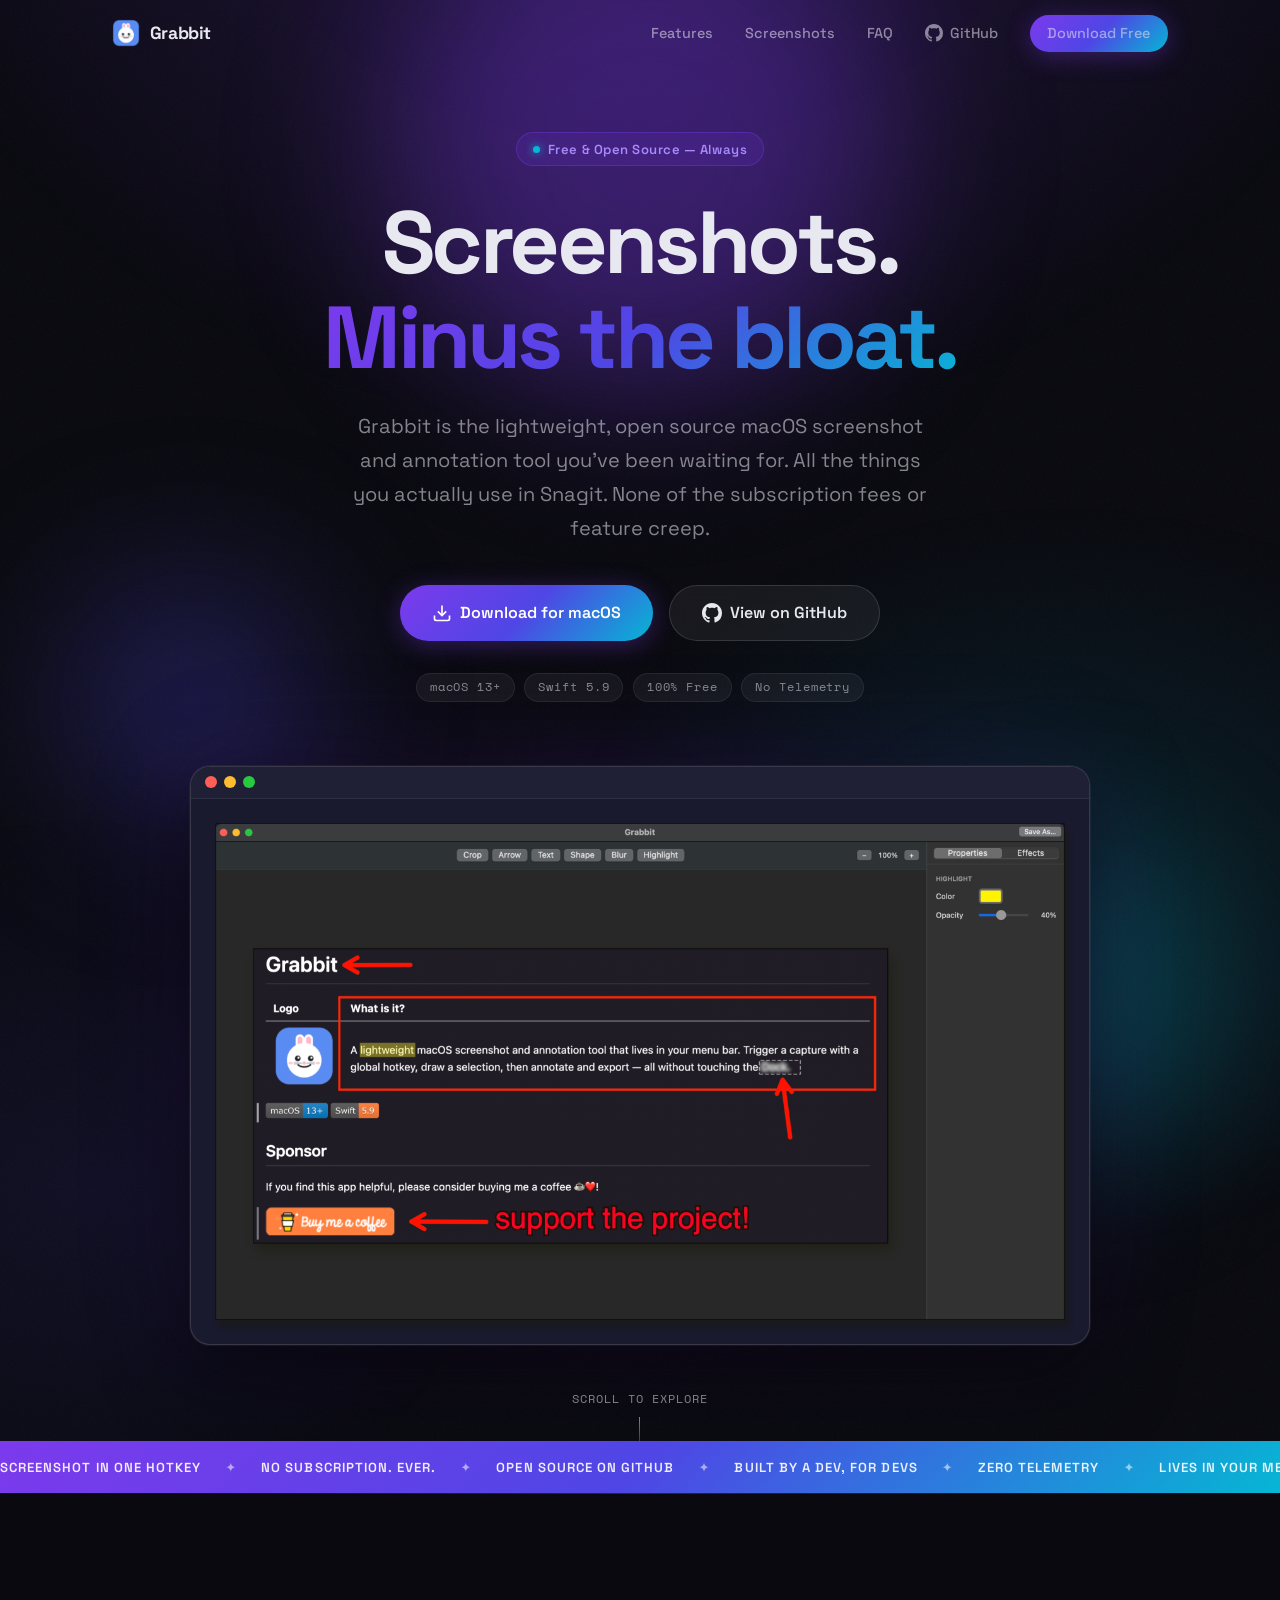
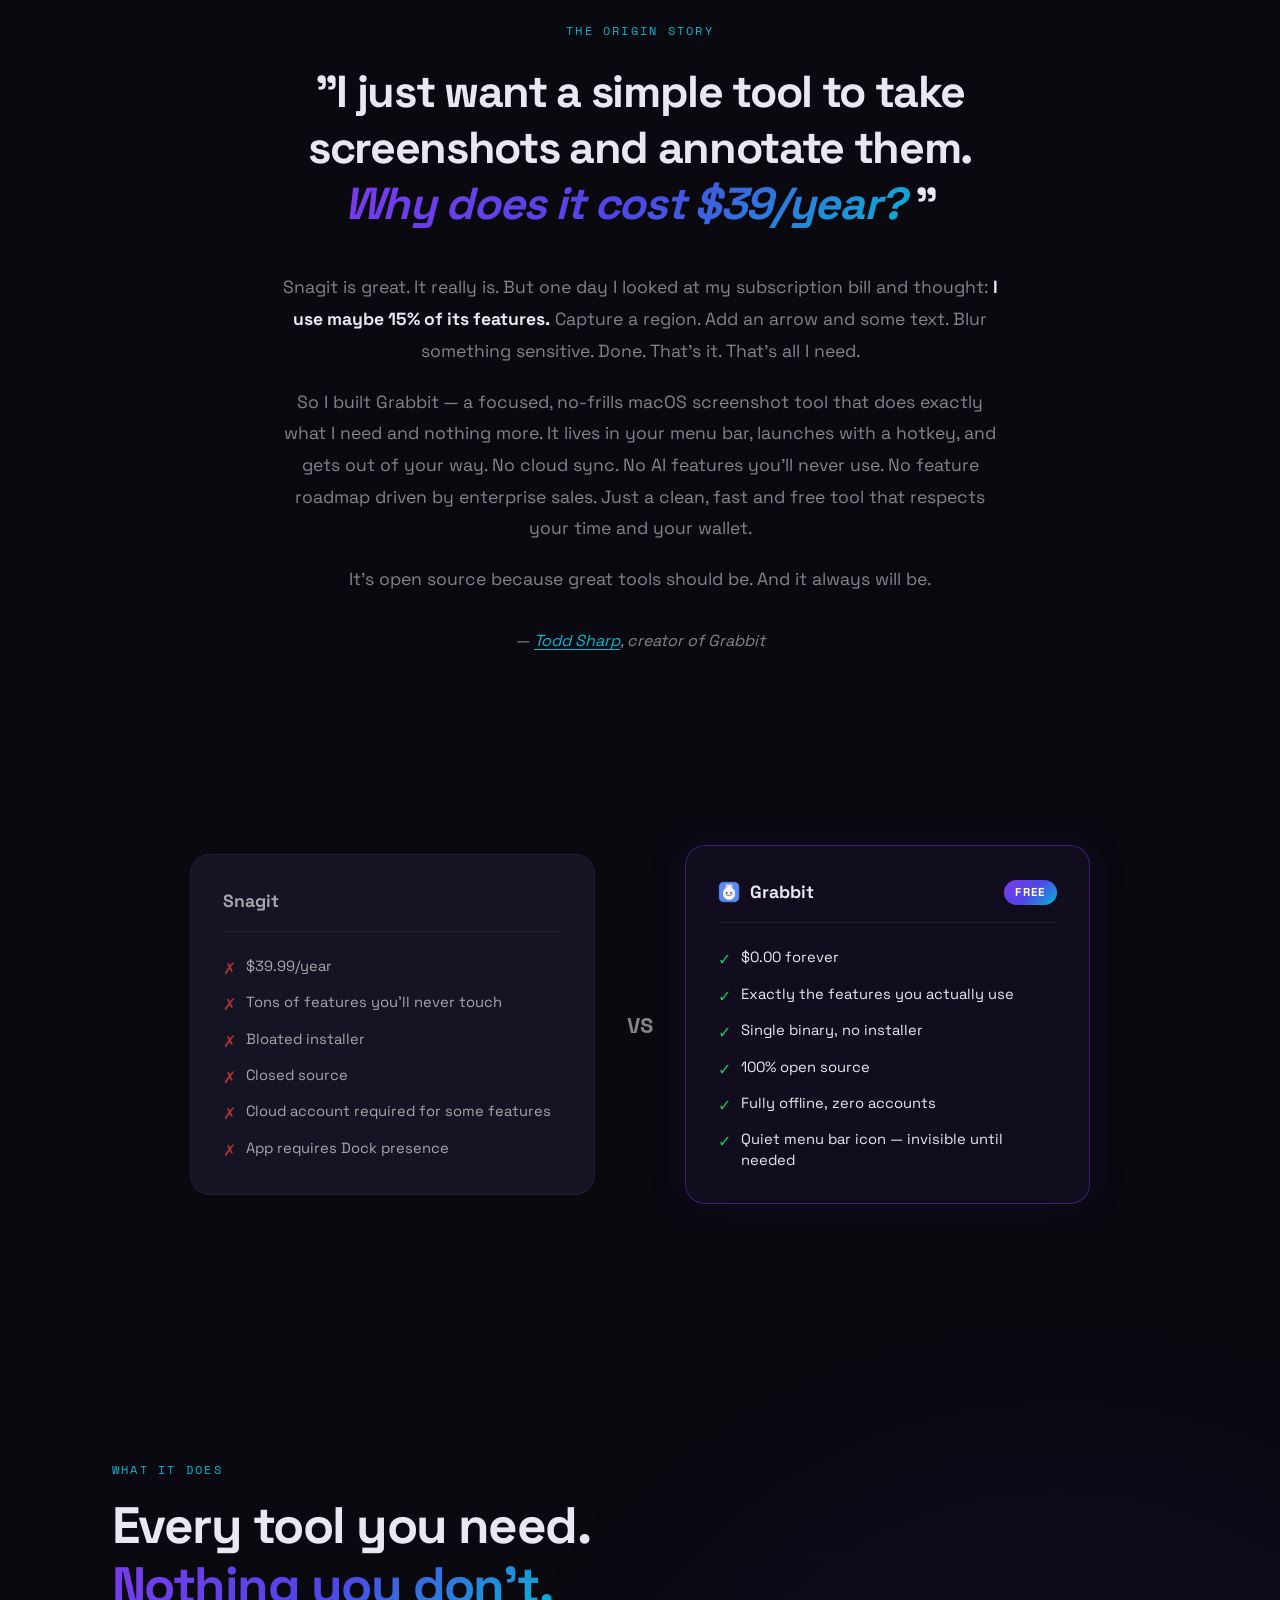
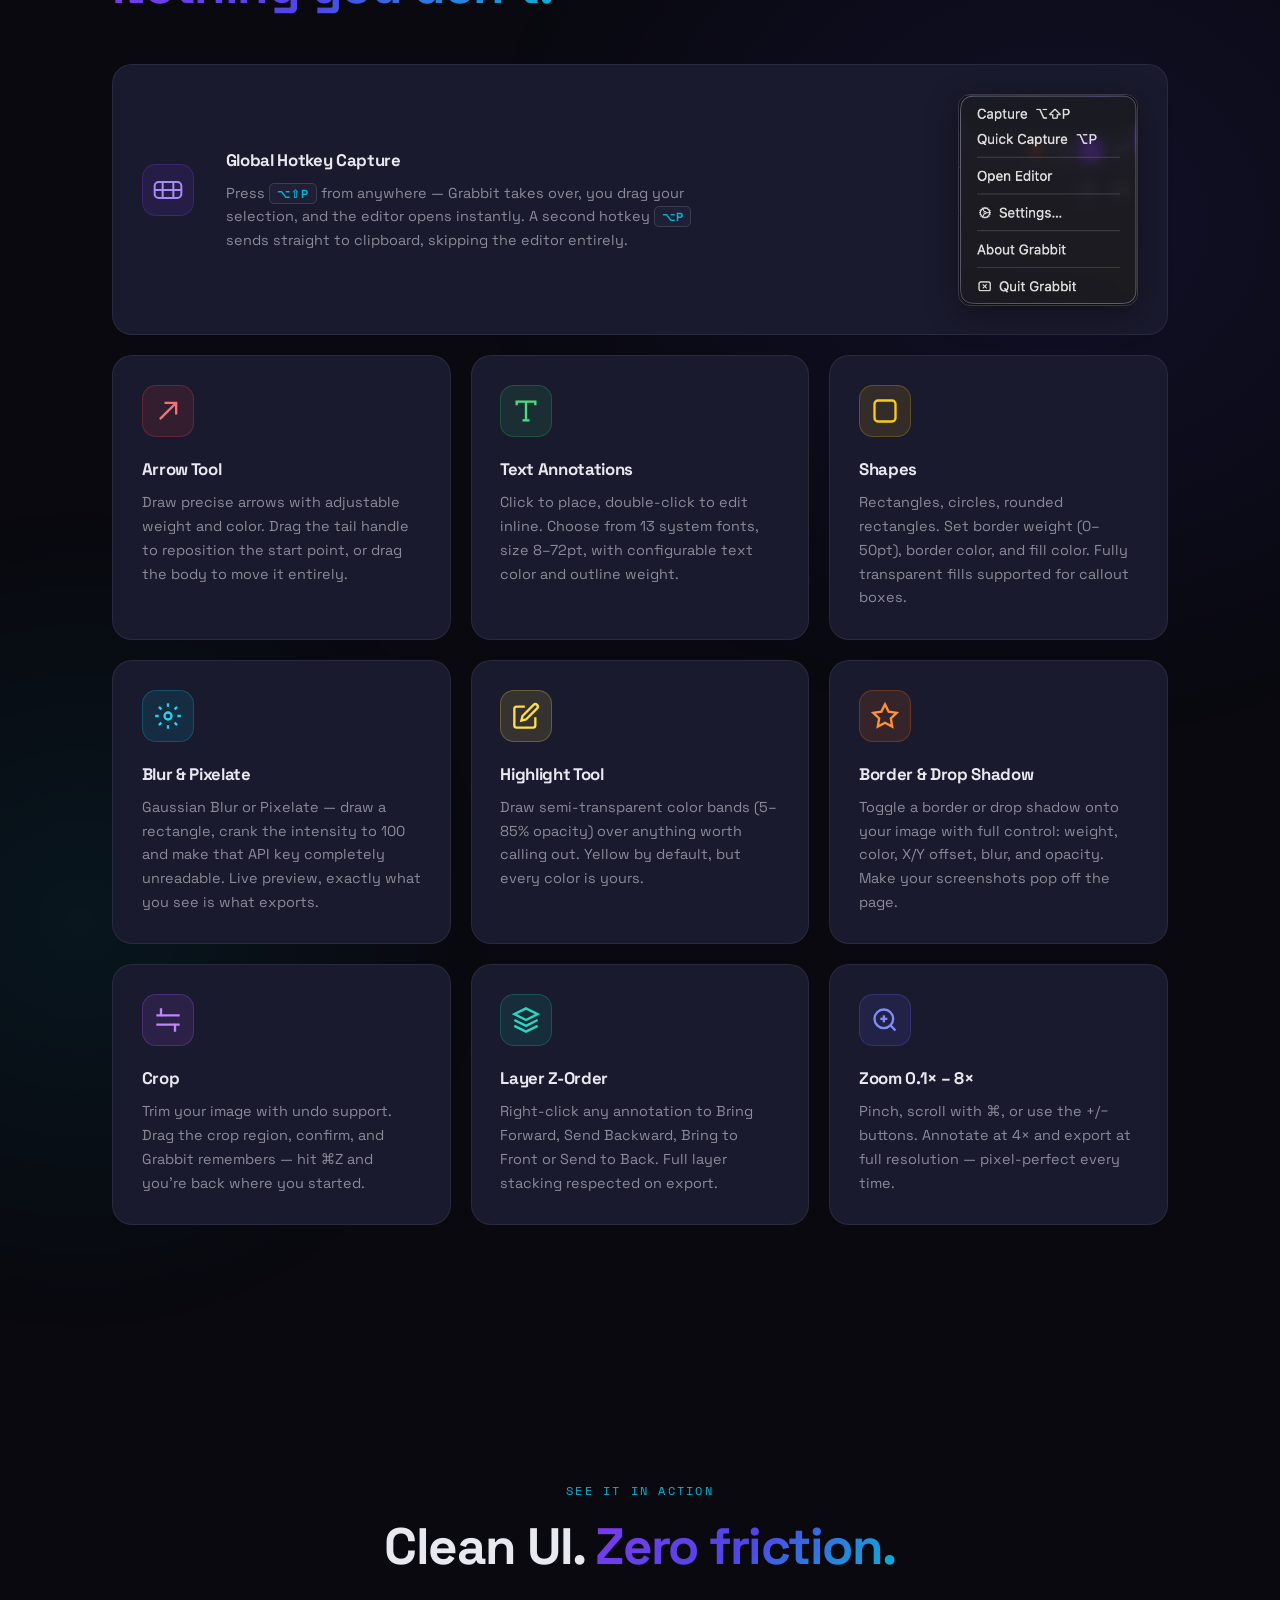
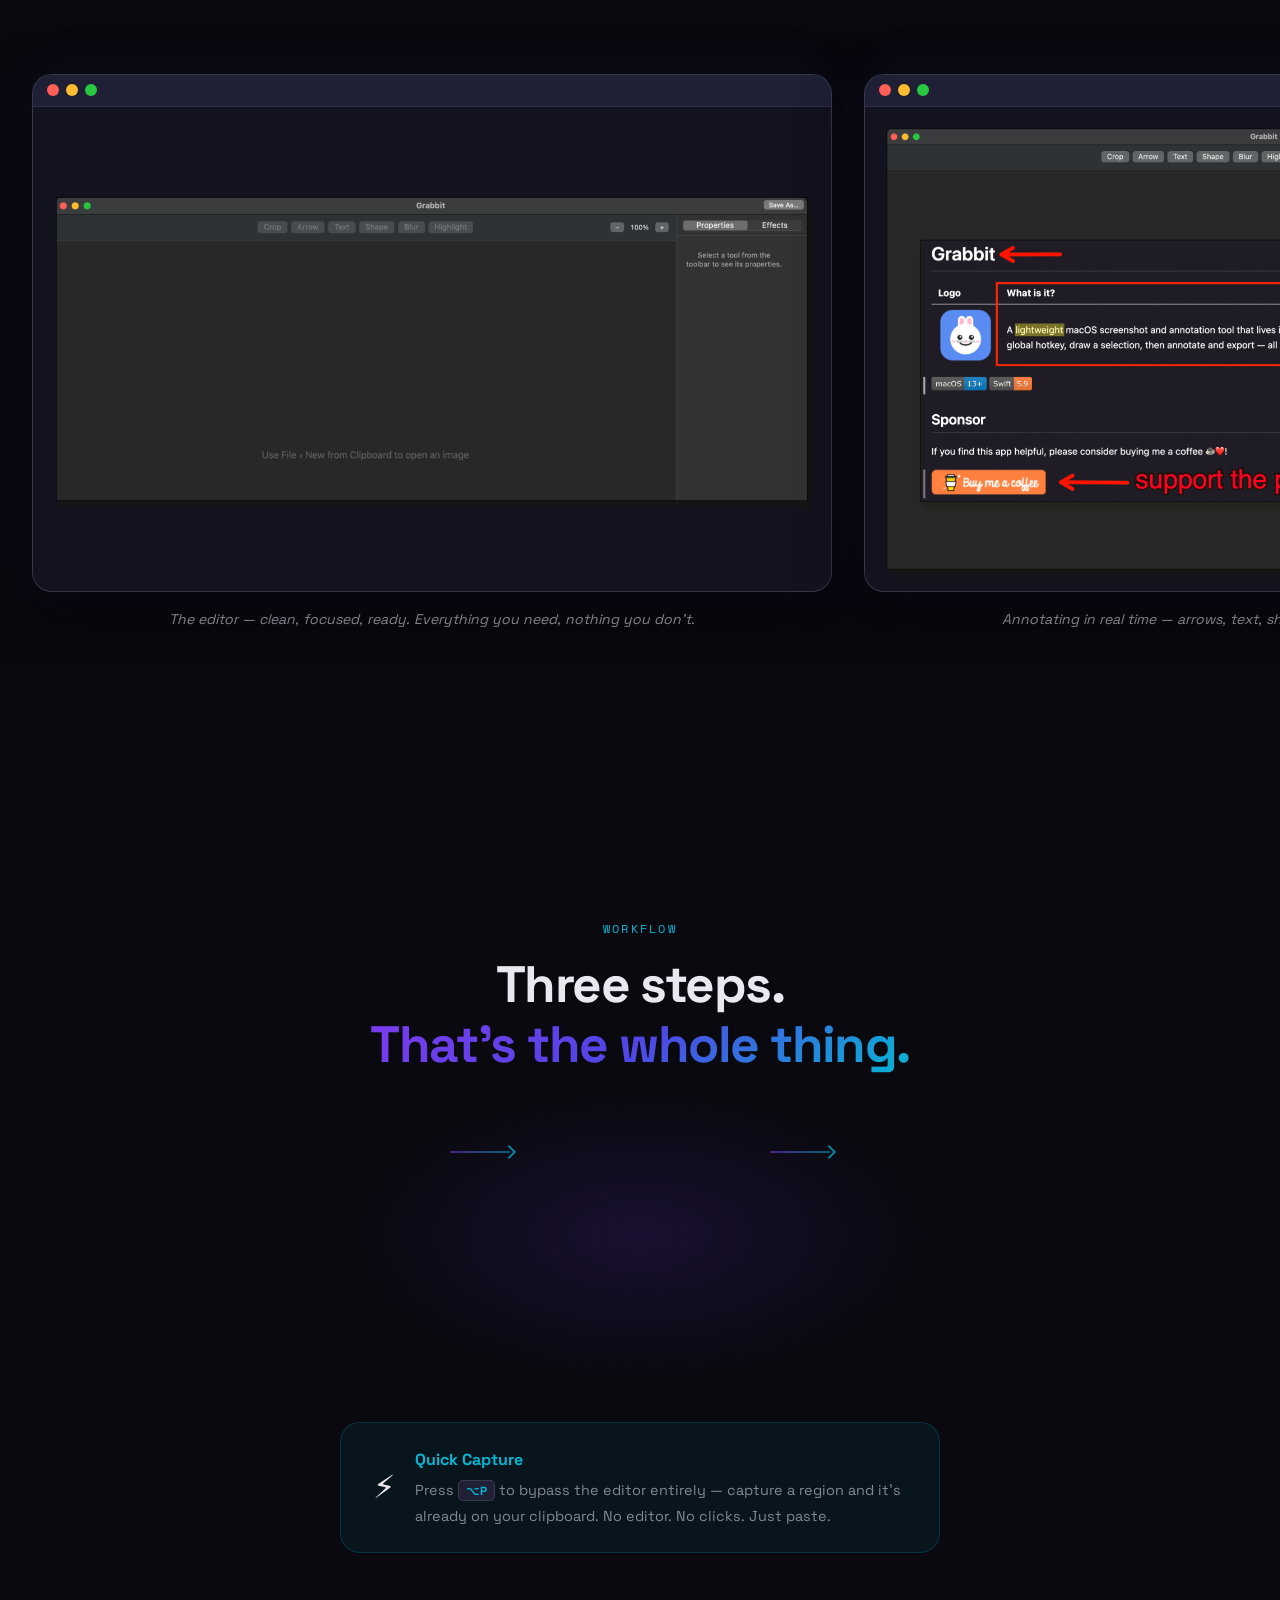
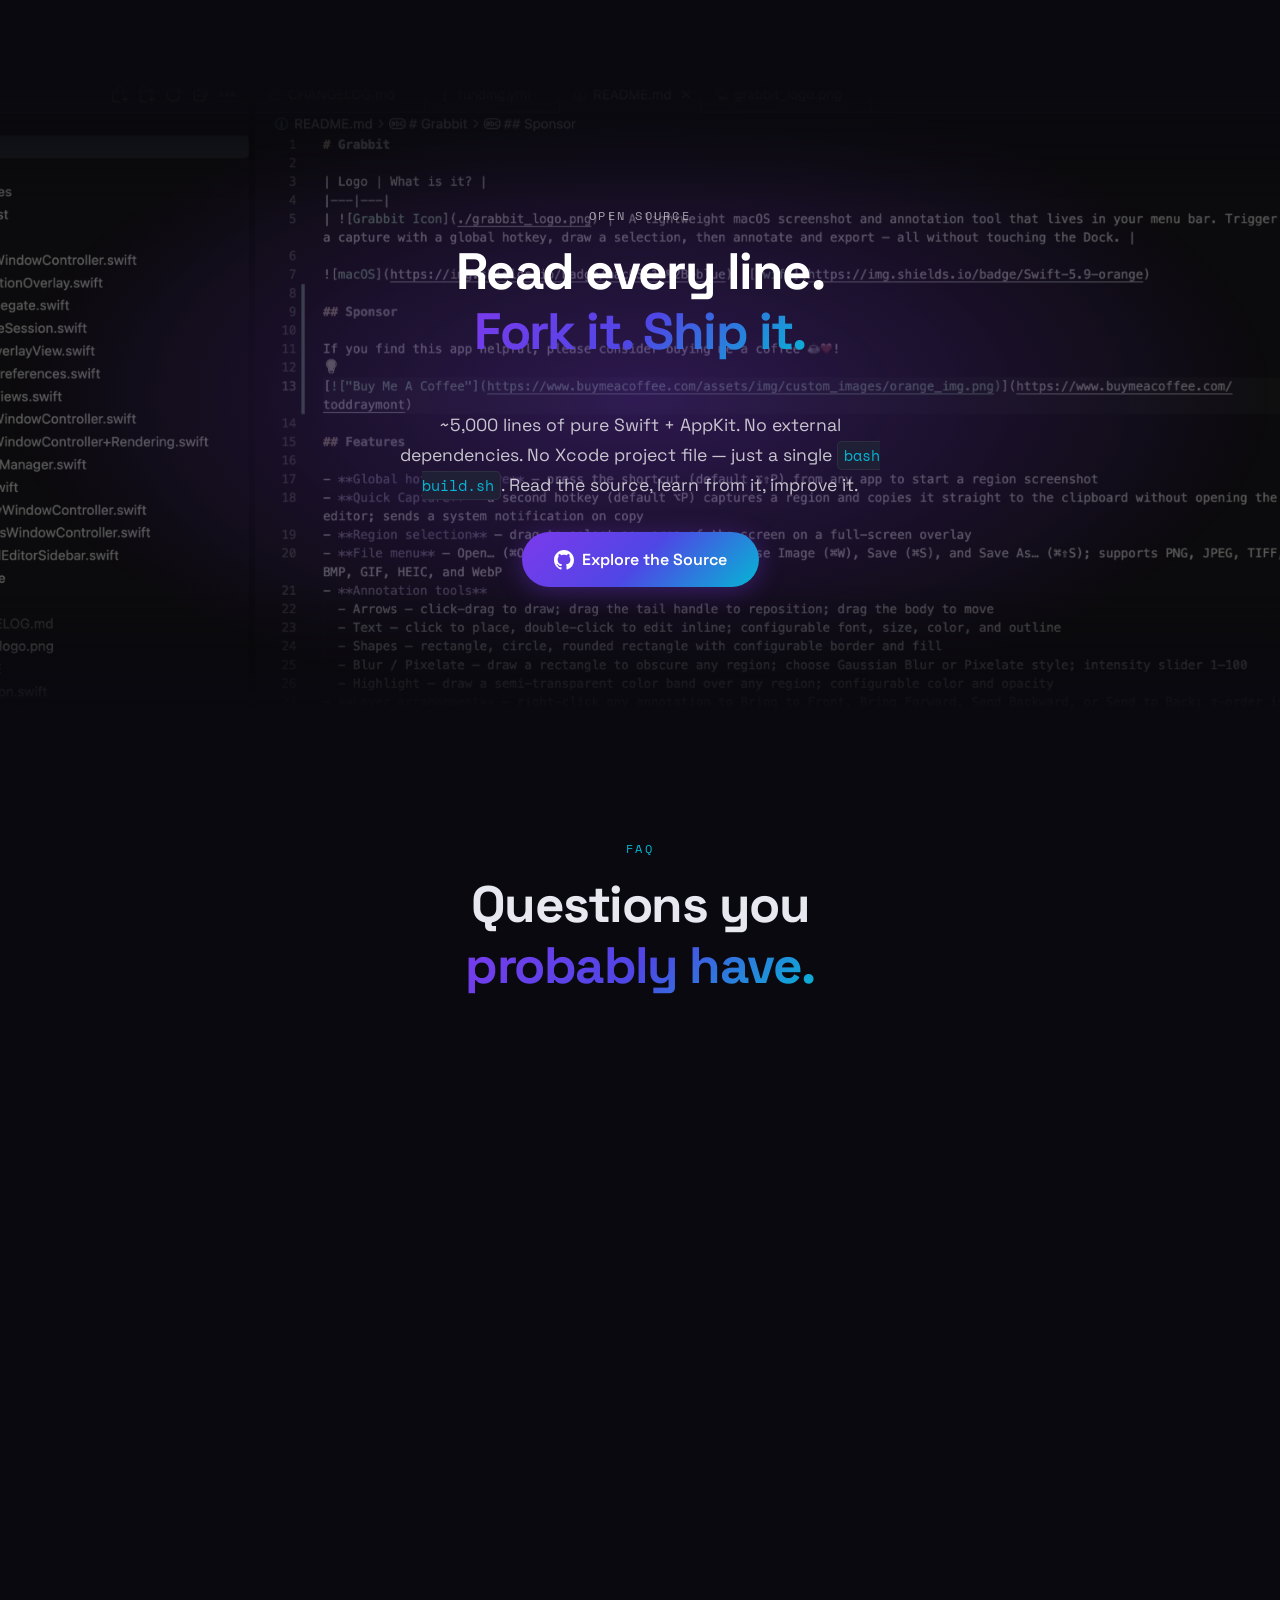
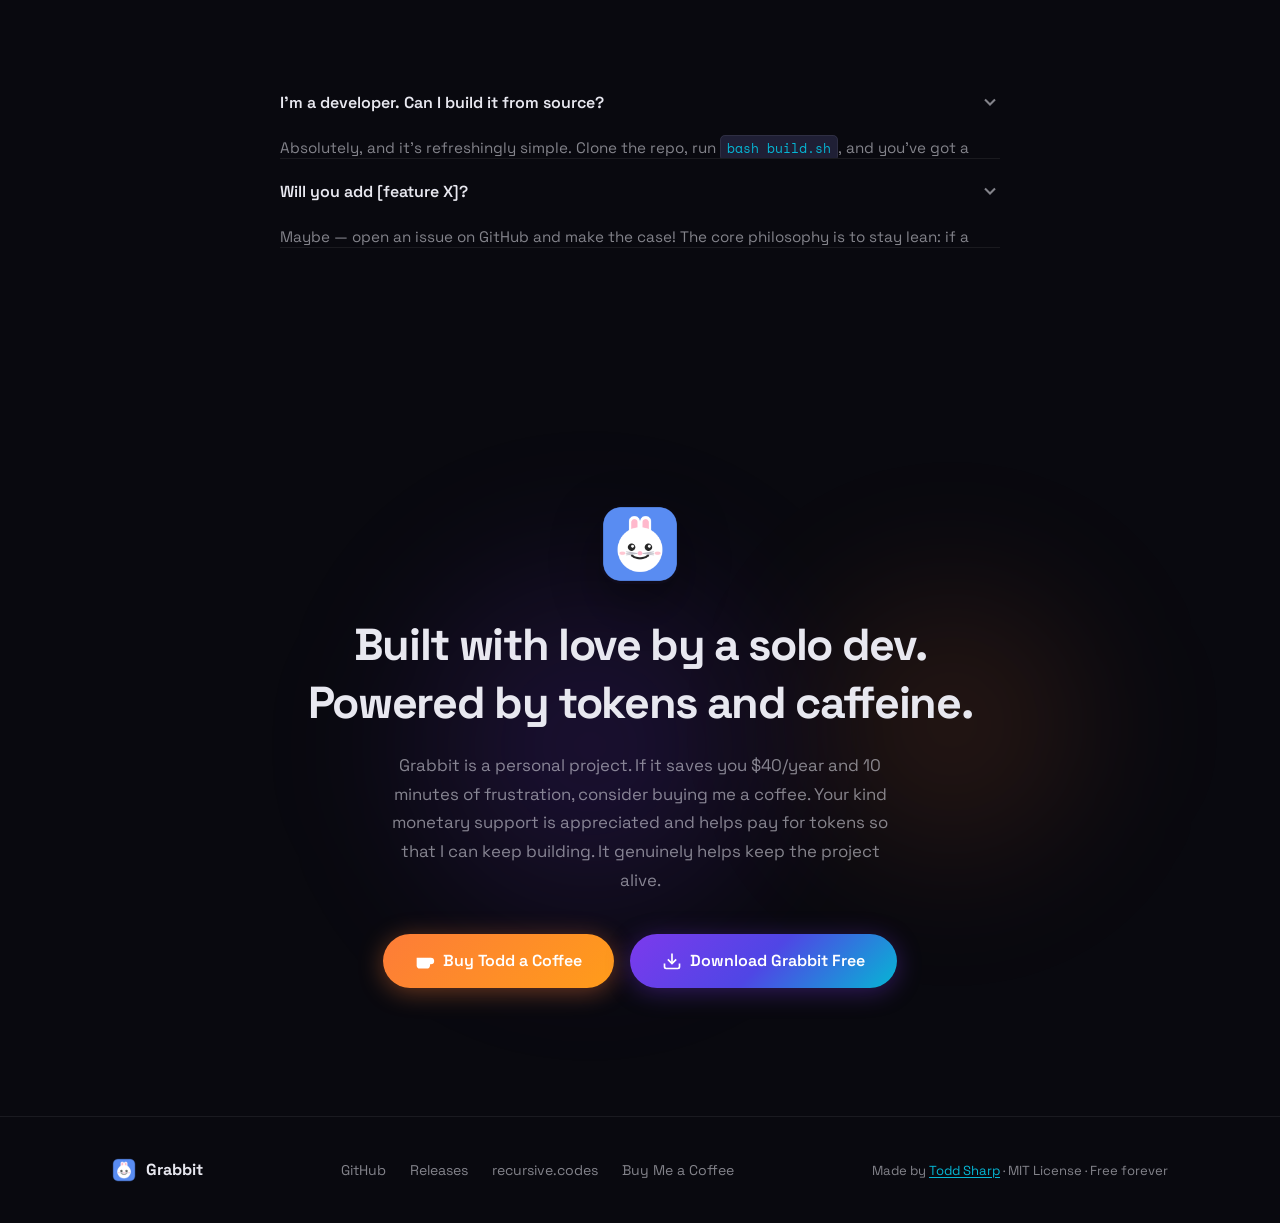
==== index.html @ 4be7c572 "add og-image" ====
<!DOCTYPE html>
<html lang="en">
<head>
  <meta charset="UTF-8" />
  <meta name="viewport" content="width=device-width, initial-scale=1.0" />
  <title>Grabbit — Free macOS Screenshot & Annotation Tool</title>
  <meta name="description" content="Grabbit is a free, open source, lightweight alternative to Snagit for macOS. Capture, annotate, and share screenshots without the bloat." />

  <!-- Open Graph -->
  <meta property="og:type" content="website" />
  <meta property="og:url" content="https://getgrabbit.app/" />
  <meta property="og:title" content="Grabbit — Free macOS Screenshot & Annotation Tool" />
  <meta property="og:description" content="The free, open source macOS screenshot & annotation tool. All the features you actually use. None of the subscription fees." />
  <meta property="og:image" content="https://getgrabbit.app/assets/images/og-image.png" />
  <meta property="og:image:width" content="1200" />
  <meta property="og:image:height" content="630" />
  <meta property="og:image:alt" content="Grabbit — Screenshots. Minus the bloat." />
  <meta property="og:site_name" content="Grabbit" />

  <!-- Twitter Card -->
  <meta name="twitter:card" content="summary_large_image" />
  <meta name="twitter:title" content="Grabbit — Free macOS Screenshot & Annotation Tool" />
  <meta name="twitter:description" content="The free, open source macOS screenshot & annotation tool. All the features you actually use. None of the subscription fees." />
  <meta name="twitter:image" content="https://getgrabbit.app/assets/images/og-image.png" />

  <link rel="icon" type="image/png" sizes="32x32" href="assets/images/icon_32x32.png" />
  <link rel="apple-touch-icon" href="assets/images/icon_128x128.png" />
  <link rel="preconnect" href="https://fonts.googleapis.com" />
  <link rel="preconnect" href="https://fonts.gstatic.com" crossorigin />
  <link href="https://fonts.googleapis.com/css2?family=Space+Grotesk:wght@300;400;500;600;700&family=Space+Mono:ital,wght@0,400;0,700;1,400&display=swap" rel="stylesheet" />
  <link rel="stylesheet" href="style.css" />
</head>
<body>

  <!-- NAV -->
  <nav class="nav" id="nav">
    <div class="nav-inner">
      <a href="#" class="nav-logo">
        <img src="assets/images/icon_32x32@2x.png" alt="Grabbit" width="28" height="28" />
        <span>Grabbit</span>
      </a>
      <div class="nav-links">
        <a href="#features">Features</a>
        <a href="#screenshots">Screenshots</a>
        <a href="#faq">FAQ</a>
        <a href="https://github.com/recursivecodes/grabbit" target="_blank" rel="noopener" class="nav-link-gh">
          <svg viewBox="0 0 24 24" fill="currentColor" width="18" height="18"><path d="M12 0C5.37 0 0 5.37 0 12c0 5.31 3.435 9.795 8.205 11.385.6.105.825-.255.825-.57 0-.285-.015-1.23-.015-2.235-3.015.555-3.795-.735-4.035-1.41-.135-.345-.72-1.41-1.23-1.695-.42-.225-1.02-.78-.015-.795.945-.015 1.62.87 1.845 1.23 1.08 1.815 2.805 1.305 3.495.99.105-.78.42-1.305.765-1.605-2.67-.3-5.46-1.335-5.46-5.925 0-1.305.465-2.385 1.23-3.225-.12-.3-.54-1.53.12-3.18 0 0 1.005-.315 3.3 1.23.96-.27 1.98-.405 3-.405s2.04.135 3 .405c2.295-1.56 3.3-1.23 3.3-1.23.66 1.65.24 2.88.12 3.18.765.84 1.23 1.905 1.23 3.225 0 4.605-2.805 5.625-5.475 5.925.435.375.81 1.095.81 2.22 0 1.605-.015 2.895-.015 3.3 0 .315.225.69.825.57A12.02 12.02 0 0 0 24 12c0-6.63-5.37-12-12-12z"/></svg>
          GitHub
        </a>
        <a href="https://github.com/recursivecodes/grabbit/releases" target="_blank" rel="noopener" class="btn btn-sm btn-primary">Download Free</a>
      </div>
    </div>
  </nav>

  <!-- HERO -->
  <section class="hero" id="hero">
    <div class="hero-parallax-bg" id="parallaxBg"></div>
    <div class="hero-noise"></div>
    <div class="hero-glow hero-glow-1"></div>
    <div class="hero-glow hero-glow-2"></div>
    <div class="hero-glow hero-glow-3"></div>

    <div class="hero-content">
      <div class="hero-badge">
        <span class="badge-dot"></span>
        Free &amp; Open Source — Always
      </div>
      <h1 class="hero-headline">
        Screenshots.<br/>
        <span class="gradient-text">Minus the bloat.</span>
      </h1>
      <p class="hero-sub">
        Grabbit is the lightweight, open source macOS screenshot and annotation tool you've been waiting for.
        All the things you actually use in Snagit. None of the subscription fees or feature creep.
      </p>
      <div class="hero-cta">
        <a href="https://github.com/recursivecodes/grabbit/releases" target="_blank" rel="noopener" class="btn btn-primary btn-lg">
          <svg viewBox="0 0 24 24" fill="none" stroke="currentColor" stroke-width="2" width="20" height="20"><path d="M21 15v4a2 2 0 0 1-2 2H5a2 2 0 0 1-2-2v-4"/><polyline points="7 10 12 15 17 10"/><line x1="12" y1="15" x2="12" y2="3"/></svg>
          Download for macOS
        </a>
        <a href="https://github.com/recursivecodes/grabbit" target="_blank" rel="noopener" class="btn btn-ghost btn-lg">
          <svg viewBox="0 0 24 24" fill="currentColor" width="20" height="20"><path d="M12 0C5.37 0 0 5.37 0 12c0 5.31 3.435 9.795 8.205 11.385.6.105.825-.255.825-.57 0-.285-.015-1.23-.015-2.235-3.015.555-3.795-.735-4.035-1.41-.135-.345-.72-1.41-1.23-1.695-.42-.225-1.02-.78-.015-.795.945-.015 1.62.87 1.845 1.23 1.08 1.815 2.805 1.305 3.495.99.105-.78.42-1.305.765-1.605-2.67-.3-5.46-1.335-5.46-5.925 0-1.305.465-2.385 1.23-3.225-.12-.3-.54-1.53.12-3.18 0 0 1.005-.315 3.3 1.23.96-.27 1.98-.405 3-.405s2.04.135 3 .405c2.295-1.56 3.3-1.23 3.3-1.23.66 1.65.24 2.88.12 3.18.765.84 1.23 1.905 1.23 3.225 0 4.605-2.805 5.625-5.475 5.925.435.375.81 1.095.81 2.22 0 1.605-.015 2.895-.015 3.3 0 .315.225.69.825.57A12.02 12.02 0 0 0 24 12c0-6.63-5.37-12-12-12z"/></svg>
          View on GitHub
        </a>
      </div>
      <div class="hero-meta">
        <span class="meta-pill">macOS 13+</span>
        <span class="meta-pill">Swift 5.9</span>
        <span class="meta-pill">100% Free</span>
        <span class="meta-pill">No Telemetry</span>
      </div>
    </div>

    <div class="hero-screenshot-wrap">
      <div class="hero-screenshot-glow"></div>
      <div class="hero-screenshot-frame">
        <div class="frame-chrome">
          <span></span><span></span><span></span>
        </div>
        <img src="assets/images/image-editor.png" alt="Grabbit editor showing annotation tools" class="hero-screenshot-img" />
      </div>
    </div>

    <div class="hero-scroll-hint">
      <span>Scroll to explore</span>
      <div class="scroll-arrow"></div>
    </div>
  </section>

  <!-- ORIGIN STORY RIBBON -->
  <section class="ribbon">
    <div class="ribbon-track">
      <span>Screenshot in one hotkey</span>
      <span class="ribbon-sep">✦</span>
      <span>No subscription. Ever.</span>
      <span class="ribbon-sep">✦</span>
      <span>Open source on GitHub</span>
      <span class="ribbon-sep">✦</span>
      <span>Built by a dev, for devs</span>
      <span class="ribbon-sep">✦</span>
      <span>Zero telemetry</span>
      <span class="ribbon-sep">✦</span>
      <span>Lives in your menu bar</span>
      <span class="ribbon-sep">✦</span>
      <span>macOS native AppKit</span>
      <span class="ribbon-sep">✦</span>
      <span>Screenshot in one hotkey</span>
      <span class="ribbon-sep">✦</span>
      <span>No subscription. Ever.</span>
      <span class="ribbon-sep">✦</span>
      <span>Open source on GitHub</span>
      <span class="ribbon-sep">✦</span>
      <span>Built by a dev, for devs</span>
      <span class="ribbon-sep">✦</span>
      <span>Zero telemetry</span>
      <span class="ribbon-sep">✦</span>
      <span>Lives in your menu bar</span>
      <span class="ribbon-sep">✦</span>
      <span>macOS native AppKit</span>
      <span class="ribbon-sep">✦</span>
    </div>
  </section>

  <!-- ORIGIN STORY -->
  <section class="origin" id="origin">
    <div class="container">
      <div class="origin-inner">
        <div class="origin-label">The Origin Story</div>
        <h2 class="origin-headline">
          "I just want a simple tool to take screenshots and annotate them.<br/>
          <em>Why does it cost $39/year? </em>"
        </h2>
        <div class="origin-body">
          <p>
            Snagit is great. It really is. But one day I looked at my subscription bill and thought:
            <strong>I use maybe 15% of its features.</strong> Capture a region. Add an arrow and some text.
            Blur something sensitive. Done. That's it. That's all I need.
          </p>
          <p>
            So I built Grabbit — a focused, no-frills macOS screenshot tool that does exactly what I need
            and nothing more. It lives in your menu bar, launches with a hotkey, and gets out of your way.
            No cloud sync. No AI features you'll never use. No feature roadmap driven by enterprise sales.
            Just a clean, fast and free tool that respects your time and your wallet.
          </p>
          <p>
            It's open source because great tools should be. And it always will be.
          </p>
          <div class="origin-sig">
            — <a href="https://recursive.codes" target="_blank" rel="noopener">Todd Sharp</a>, creator of Grabbit
          </div>
        </div>
      </div>
    </div>
  </section>

  <!-- COMPARISON -->
  <section class="compare">
    <div class="container">
      <div class="compare-grid">
        <div class="compare-card compare-them">
          <div class="compare-header">
            <span class="compare-label">Snagit</span>
          </div>
          <ul class="compare-list">
            <li class="compare-bad">$39.99/year</li>
            <li class="compare-bad">Tons of features you'll never touch</li>
            <li class="compare-bad">Bloated installer</li>
            <li class="compare-bad">Closed source</li>
            <li class="compare-bad">Cloud account required for some features</li>
            <li class="compare-bad">App requires Dock presence</li>
          </ul>
        </div>
        <div class="compare-vs">VS</div>
        <div class="compare-card compare-us">
          <div class="compare-header">
            <img src="assets/images/icon_32x32@2x.png" alt="" width="22" height="22" />
            <span class="compare-label">Grabbit</span>
            <span class="compare-free-badge">FREE</span>
          </div>
          <ul class="compare-list">
            <li class="compare-good">$0.00 forever</li>
            <li class="compare-good">Exactly the features you actually use</li>
            <li class="compare-good">Single binary, no installer</li>
            <li class="compare-good">100% open source</li>
            <li class="compare-good">Fully offline, zero accounts</li>
            <li class="compare-good">Quiet menu bar icon — invisible until needed</li>
          </ul>
        </div>
      </div>
    </div>
  </section>

  <!-- FEATURES -->
  <section class="features" id="features">
    <div class="features-parallax-bg" id="featParallax"></div>
    <div class="container">
      <div class="section-label">What It Does</div>
      <h2 class="section-headline">Every tool you need.<br/><span class="gradient-text">Nothing you don't.</span></h2>

      <div class="features-grid">

        <!-- Hotkey capture -->
        <div class="feature-card feature-card-wide" data-anim>
          <div class="feature-icon">
            <svg viewBox="0 0 24 24" fill="none" stroke="currentColor" stroke-width="1.5" width="32" height="32"><rect x="2" y="6" width="20" height="12" rx="3"/><path d="M8 6v12M16 6v12M2 12h20"/></svg>
          </div>
          <div class="feature-text">
            <h3>Global Hotkey Capture</h3>
            <p>Press <kbd>⌥⇧P</kbd> from anywhere — Grabbit takes over, you drag your selection, and the editor opens instantly. A second hotkey <kbd>⌥P</kbd> sends straight to clipboard, skipping the editor entirely.</p>
          </div>
          <div class="feature-visual">
            <img src="assets/images/grabbit-menubar.png" alt="Grabbit menu bar" class="feature-img-menu" />
          </div>
        </div>

        <!-- Arrow -->
        <div class="feature-card" data-anim>
          <div class="feature-icon feature-icon-arrow">
            <svg viewBox="0 0 24 24" fill="none" stroke="currentColor" stroke-width="2" width="28" height="28"><line x1="5" y1="19" x2="19" y2="5"/><polyline points="9 5 19 5 19 15"/></svg>
          </div>
          <h3>Arrow Tool</h3>
          <p>Draw precise arrows with adjustable weight and color. Drag the tail handle to reposition the start point, or drag the body to move it entirely.</p>
        </div>

        <!-- Text -->
        <div class="feature-card" data-anim>
          <div class="feature-icon feature-icon-text">
            <svg viewBox="0 0 24 24" fill="none" stroke="currentColor" stroke-width="2" width="28" height="28"><polyline points="4 7 4 4 20 4 20 7"/><line x1="9" y1="20" x2="15" y2="20"/><line x1="12" y1="4" x2="12" y2="20"/></svg>
          </div>
          <h3>Text Annotations</h3>
          <p>Click to place, double-click to edit inline. Choose from 13 system fonts, size 8–72pt, with configurable text color and outline weight.</p>
        </div>

        <!-- Shapes -->
        <div class="feature-card" data-anim>
          <div class="feature-icon feature-icon-shape">
            <svg viewBox="0 0 24 24" fill="none" stroke="currentColor" stroke-width="2" width="28" height="28"><rect x="3" y="3" width="18" height="18" rx="3"/></svg>
          </div>
          <h3>Shapes</h3>
          <p>Rectangles, circles, rounded rectangles. Set border weight (0–50pt), border color, and fill color. Fully transparent fills supported for callout boxes.</p>
        </div>

        <!-- Blur -->
        <div class="feature-card" data-anim>
          <div class="feature-icon feature-icon-blur">
            <svg viewBox="0 0 24 24" fill="none" stroke="currentColor" stroke-width="2" width="28" height="28"><circle cx="12" cy="12" r="3"/><path d="M12 1v3M12 20v3M4.22 4.22l2.12 2.12M17.66 17.66l2.12 2.12M1 12h3M20 12h3M4.22 19.78l2.12-2.12M17.66 6.34l2.12-2.12"/></svg>
          </div>
          <h3>Blur &amp; Pixelate</h3>
          <p>Gaussian Blur or Pixelate — draw a rectangle, crank the intensity to 100 and make that API key completely unreadable. Live preview, exactly what you see is what exports.</p>
        </div>

        <!-- Highlight -->
        <div class="feature-card" data-anim>
          <div class="feature-icon feature-icon-highlight">
            <svg viewBox="0 0 24 24" fill="none" stroke="currentColor" stroke-width="2" width="28" height="28"><path d="M11 4H4a2 2 0 0 0-2 2v14a2 2 0 0 0 2 2h14a2 2 0 0 0 2-2v-7"/><path d="M18.5 2.5a2.121 2.121 0 0 1 3 3L12 15l-4 1 1-4 9.5-9.5z"/></svg>
          </div>
          <h3>Highlight Tool</h3>
          <p>Draw semi-transparent color bands (5–85% opacity) over anything worth calling out. Yellow by default, but every color is yours.</p>
        </div>

        <!-- Effects -->
        <div class="feature-card" data-anim>
          <div class="feature-icon feature-icon-effects">
            <svg viewBox="0 0 24 24" fill="none" stroke="currentColor" stroke-width="2" width="28" height="28"><polygon points="12 2 15.09 8.26 22 9.27 17 14.14 18.18 21.02 12 17.77 5.82 21.02 7 14.14 2 9.27 8.91 8.26 12 2"/></svg>
          </div>
          <h3>Border &amp; Drop Shadow</h3>
          <p>Toggle a border or drop shadow onto your image with full control: weight, color, X/Y offset, blur, and opacity. Make your screenshots pop off the page.</p>
        </div>

        <!-- Crop -->
        <div class="feature-card" data-anim>
          <div class="feature-icon feature-icon-crop">
            <svg viewBox="0 0 24 24" fill="none" stroke="currentColor" stroke-width="2" width="28" height="28"><polyline points="6 2 6 8 2 8"/><polyline points="18 22 18 16 22 16"/><path d="M6 8H22M2 16H18"/></svg>
          </div>
          <h3>Crop</h3>
          <p>Trim your image with undo support. Drag the crop region, confirm, and Grabbit remembers — hit ⌘Z and you're back where you started.</p>
        </div>

        <!-- Layers -->
        <div class="feature-card" data-anim>
          <div class="feature-icon feature-icon-layers">
            <svg viewBox="0 0 24 24" fill="none" stroke="currentColor" stroke-width="2" width="28" height="28"><polygon points="12 2 2 7 12 12 22 7 12 2"/><polyline points="2 17 12 22 22 17"/><polyline points="2 12 12 17 22 12"/></svg>
          </div>
          <h3>Layer Z-Order</h3>
          <p>Right-click any annotation to Bring Forward, Send Backward, Bring to Front or Send to Back. Full layer stacking respected on export.</p>
        </div>

        <!-- Zoom -->
        <div class="feature-card" data-anim>
          <div class="feature-icon feature-icon-zoom">
            <svg viewBox="0 0 24 24" fill="none" stroke="currentColor" stroke-width="2" width="28" height="28"><circle cx="11" cy="11" r="8"/><line x1="21" y1="21" x2="16.65" y2="16.65"/><line x1="11" y1="8" x2="11" y2="14"/><line x1="8" y1="11" x2="14" y2="11"/></svg>
          </div>
          <h3>Zoom 0.1× – 8×</h3>
          <p>Pinch, scroll with ⌘, or use the +/− buttons. Annotate at 4× and export at full resolution — pixel-perfect every time.</p>
        </div>

      </div>
    </div>
  </section>

  <!-- SCREENSHOTS -->
  <section class="screenshots" id="screenshots">
    <div class="container">
      <div class="section-label">See It In Action</div>
      <h2 class="section-headline">Clean UI. <span class="gradient-text">Zero friction.</span></h2>
    </div>

    <div class="screenshots-scroller">
      <div class="screenshot-item screenshot-item-1">
        <div class="screenshot-frame">
          <div class="frame-chrome"><span></span><span></span><span></span></div>
          <div class="screenshot-img-wrap">
            <img src="assets/images/grabbit-ui-1.png" alt="Grabbit empty editor state" />
          </div>
        </div>
        <p class="screenshot-caption">The editor — clean, focused, ready. Everything you need, nothing you don't.</p>
      </div>
      <div class="screenshot-item screenshot-item-2">
        <div class="screenshot-frame">
          <div class="frame-chrome"><span></span><span></span><span></span></div>
          <div class="screenshot-img-wrap">
            <img src="assets/images/image-editor.png" alt="Grabbit annotating an image" />
          </div>
        </div>
        <p class="screenshot-caption">Annotating in real time — arrows, text, shapes, and blur all live on the canvas.</p>
      </div>
      <div class="screenshot-item screenshot-item-3">
        <div class="screenshot-frame">
          <div class="frame-chrome"><span></span><span></span><span></span></div>
          <div class="screenshot-img-wrap">
            <img src="assets/images/annotating-an-image.png" alt="Grabbit in use annotating a GitHub page" />
          </div>
        </div>
        <p class="screenshot-caption">Grabbit's own GitHub page being annotated with Grabbit. Very meta. Very useful.</p>
      </div>
    </div>
  </section>

  <!-- HOW IT WORKS -->
  <section class="how" id="how">
    <div class="how-glow"></div>
    <div class="container">
      <div class="section-label">Workflow</div>
      <h2 class="section-headline">Three steps.<br/><span class="gradient-text">That's the whole thing.</span></h2>
      <div class="how-steps">
        <div class="how-step" data-anim>
          <div class="step-number">01</div>
          <div class="step-content">
            <h3>Press your hotkey</h3>
            <p>Hit <kbd>⌥⇧P</kbd> from any app. A full-screen capture overlay appears instantly. Drag to select your region and release.</p>
          </div>
        </div>
        <div class="how-connector"></div>
        <div class="how-step" data-anim>
          <div class="step-number">02</div>
          <div class="step-content">
            <h3>Annotate</h3>
            <p>The editor opens with your capture. Add arrows, text, shapes, blur, highlights. Layer them, move them, undo them. Properties update live in the sidebar.</p>
          </div>
        </div>
        <div class="how-connector"></div>
        <div class="how-step" data-anim>
          <div class="step-number">03</div>
          <div class="step-content">
            <h3>Save or Copy</h3>
            <p>Hit <kbd>⌘C</kbd> to copy straight to clipboard, or <kbd>⌘S</kbd> to save as PNG, JPEG, or TIFF. Done. The whole thing takes seconds.</p>
          </div>
        </div>
      </div>

      <div class="how-bonus">
        <div class="bonus-card">
          <div class="bonus-icon">⚡</div>
          <div>
            <strong>Quick Capture</strong>
            <span>Press <kbd>⌥P</kbd> to bypass the editor entirely — capture a region and it's already on your clipboard. No editor. No clicks. Just paste.</span>
          </div>
        </div>
      </div>
    </div>
  </section>

  <!-- SOURCE CODE SECTION -->
  <section class="source-section">
    <div class="source-parallax-wrap">
      <div class="source-parallax-img" id="sourceParallax">
        <img src="assets/images/grabbit-source.png" alt="Grabbit source code" />
      </div>
      <div class="source-overlay"></div>
      <div class="source-content">
        <div class="section-label" style="color: rgba(255,255,255,0.6)">Open Source</div>
        <h2 class="section-headline" style="color: #fff">Read every line.<br/><span class="gradient-text">Fork it. Ship it.</span></h2>
        <p style="color: rgba(255,255,255,0.75); max-width: 520px; margin: 0 auto 2rem; font-size: 1.1rem; line-height: 1.7;">
          ~5,000 lines of pure Swift + AppKit. No external dependencies. No Xcode project file — just a single <code>bash build.sh</code>. Read the source, learn from it, improve it.
        </p>
        <a href="https://github.com/recursivecodes/grabbit" target="_blank" rel="noopener" class="btn btn-primary btn-lg">
          <svg viewBox="0 0 24 24" fill="currentColor" width="20" height="20"><path d="M12 0C5.37 0 0 5.37 0 12c0 5.31 3.435 9.795 8.205 11.385.6.105.825-.255.825-.57 0-.285-.015-1.23-.015-2.235-3.015.555-3.795-.735-4.035-1.41-.135-.345-.72-1.41-1.23-1.695-.42-.225-1.02-.78-.015-.795.945-.015 1.62.87 1.845 1.23 1.08 1.815 2.805 1.305 3.495.99.105-.78.42-1.305.765-1.605-2.67-.3-5.46-1.335-5.46-5.925 0-1.305.465-2.385 1.23-3.225-.12-.3-.54-1.53.12-3.18 0 0 1.005-.315 3.3 1.23.96-.27 1.98-.405 3-.405s2.04.135 3 .405c2.295-1.56 3.3-1.23 3.3-1.23.66 1.65.24 2.88.12 3.18.765.84 1.23 1.905 1.23 3.225 0 4.605-2.805 5.625-5.475 5.925.435.375.81 1.095.81 2.22 0 1.605-.015 2.895-.015 3.3 0 .315.225.69.825.57A12.02 12.02 0 0 0 24 12c0-6.63-5.37-12-12-12z"/></svg>
          Explore the Source
        </a>
      </div>
    </div>
  </section>

  <!-- FAQ -->
  <section class="faq" id="faq">
    <div class="container">
      <div class="section-label">FAQ</div>
      <h2 class="section-headline">Questions you<br/><span class="gradient-text">probably have.</span></h2>

      <div class="faq-list">

        <div class="faq-item" data-anim>
          <button class="faq-q" aria-expanded="false">
            Wait, this is actually free? What's the catch?
            <svg class="faq-chevron" viewBox="0 0 24 24" fill="none" stroke="currentColor" stroke-width="2.5" width="20" height="20"><polyline points="6 9 12 15 18 9"/></svg>
          </button>
          <div class="faq-a">
            <p>Genuinely free. No catch. No "free tier with limits," no credit card required, no freemium upsell. Todd built Grabbit because he was tired of paying for Snagit to use 10% of its features. If you find it useful and want to say thanks, there's a <a href="https://www.buymeacoffee.com/toddraymont" target="_blank" rel="noopener">Buy Me a Coffee</a> link — but it's completely optional.</p>
          </div>
        </div>

        <div class="faq-item" data-anim>
          <button class="faq-q" aria-expanded="false">
            Why build another screenshot tool? macOS already has built-in screenshots.
            <svg class="faq-chevron" viewBox="0 0 24 24" fill="none" stroke="currentColor" stroke-width="2.5" width="20" height="20"><polyline points="6 9 12 15 18 9"/></svg>
          </button>
          <div class="faq-a">
            <p>macOS's built-in tools are great for raw captures, but they're not annotation tools. The moment you need to add an arrow, blur something sensitive, drop a text label, or put a highlight over a key area — you're out of options. That's the exact gap Grabbit fills, without the $39/year Snagit asks for the privilege.</p>
          </div>
        </div>

        <div class="faq-item" data-anim>
          <button class="faq-q" aria-expanded="false">
            Why isn't it on the Mac App Store?
            <svg class="faq-chevron" viewBox="0 0 24 24" fill="none" stroke="currentColor" stroke-width="2.5" width="20" height="20"><polyline points="6 9 12 15 18 9"/></svg>
          </button>
          <div class="faq-a">
            <p>A few reasons. First, the Apple Developer Program costs $99/year — which directly contradicts "free forever." Second, Grabbit's entire build process is a single <code>bash build.sh</code> command; adding code signing, notarization, and App Store review cycles would add real ongoing friction to what is intentionally a zero-ceremony project. Finally, the <code>screencapture</code> CLI fallback used on macOS 13 Ventura can't run inside an App Store sandbox. Grabbit ships as a pre-built binary zip: download, extract, and go.</p>
          </div>
        </div>

        <div class="faq-item" data-anim>
          <button class="faq-q" aria-expanded="false">
            It says "unidentified developer" when I open it. Is this safe?
            <svg class="faq-chevron" viewBox="0 0 24 24" fill="none" stroke="currentColor" stroke-width="2.5" width="20" height="20"><polyline points="6 9 12 15 18 9"/></svg>
          </button>
          <div class="faq-a">
            <p>Yes — Grabbit isn't notarized (that costs money and requires the $99/year Apple dev account). To open it the first time, right-click the app and choose Open, then confirm. Alternatively, the README walks you through removing the quarantine attribute with a single Terminal command. The source code is fully public — you can read every line and build it yourself if you prefer.</p>
          </div>
        </div>

        <div class="faq-item" data-anim>
          <button class="faq-q" aria-expanded="false">
            Does it phone home? Collect data? Require an account?
            <svg class="faq-chevron" viewBox="0 0 24 24" fill="none" stroke="currentColor" stroke-width="2.5" width="20" height="20"><polyline points="6 9 12 15 18 9"/></svg>
          </button>
          <div class="faq-a">
            <p>Zero network requests. Zero accounts. Zero telemetry. Grabbit is a fully local app — it only touches the network if you're downloading a release from GitHub. All preferences are stored in macOS UserDefaults on your machine. Your screenshots never leave your computer.</p>
          </div>
        </div>

        <div class="faq-item" data-anim>
          <button class="faq-q" aria-expanded="false">
            What macOS version do I need?
            <svg class="faq-chevron" viewBox="0 0 24 24" fill="none" stroke="currentColor" stroke-width="2.5" width="20" height="20"><polyline points="6 9 12 15 18 9"/></svg>
          </button>
          <div class="faq-a">
            <p>macOS 13 Ventura or later. On macOS 14 Sonoma+, Grabbit uses ScreenCaptureKit for a clean, permission-aware capture pipeline. On Ventura, it falls back to the <code>screencapture</code> CLI — either way you'll be asked to grant Screen Recording permission the first time you capture.</p>
          </div>
        </div>

        <div class="faq-item" data-anim>
          <button class="faq-q" aria-expanded="false">
            Can I change the keyboard shortcuts?
            <svg class="faq-chevron" viewBox="0 0 24 24" fill="none" stroke="currentColor" stroke-width="2.5" width="20" height="20"><polyline points="6 9 12 15 18 9"/></svg>
          </button>
          <div class="faq-a">
            <p>Yes. Open Settings from the menu bar icon and press your preferred key combo in the hotkey recorder. Grabbit validates that you've included at least one modifier key (⌘, ⌥, or ⌃) and saves the binding immediately. Both the Capture and Quick Capture hotkeys are independently configurable.</p>
          </div>
        </div>

        <div class="faq-item" data-anim>
          <button class="faq-q" aria-expanded="false">
            I'm a developer. Can I build it from source?
            <svg class="faq-chevron" viewBox="0 0 24 24" fill="none" stroke="currentColor" stroke-width="2.5" width="20" height="20"><polyline points="6 9 12 15 18 9"/></svg>
          </button>
          <div class="faq-a">
            <p>Absolutely, and it's refreshingly simple. Clone the repo, run <code>bash build.sh</code>, and you've got a binary. No Xcode project file, no SPM, no CocoaPods. Just <code>swiftc</code> and a handful of system frameworks. See the README for the exact steps.</p>
          </div>
        </div>

        <div class="faq-item" data-anim>
          <button class="faq-q" aria-expanded="false">
            Will you add [feature X]?
            <svg class="faq-chevron" viewBox="0 0 24 24" fill="none" stroke="currentColor" stroke-width="2.5" width="20" height="20"><polyline points="6 9 12 15 18 9"/></svg>
          </button>
          <div class="faq-a">
            <p>Maybe — open an issue on GitHub and make the case! The core philosophy is to stay lean: if a feature is something 80%+ of users would reach for regularly, it belongs in Grabbit. If it's a power feature that makes the UI more complex for everyone else, it probably doesn't. The whole point is that it's NOT trying to be Snagit.</p>
          </div>
        </div>

      </div>
    </div>
  </section>

  <!-- SUPPORT / CTA -->
  <section class="support">
    <div class="support-glow-1"></div>
    <div class="support-glow-2"></div>
    <div class="container">
      <div class="support-inner">
        <img src="assets/images/icon_128x128@2x.png" alt="Grabbit" class="support-icon" />
        <h2>Built with love by a solo dev.<br/>Powered by tokens and caffeine.</h2>
        <p>Grabbit is a personal project. If it saves you $40/year and 10 minutes of frustration, consider buying me a coffee. Your kind monetary support is appreciated and helps pay for tokens so that I can keep building. It genuinely helps keep the project alive.</p>
        <div class="support-links">
          <a href="https://www.buymeacoffee.com/toddraymont" target="_blank" rel="noopener" class="btn btn-coffee btn-lg">
            <svg viewBox="0 0 24 24" fill="currentColor" width="20" height="20"><path d="M18 8h1a4 4 0 0 1 0 8h-1"/><path d="M2 8h16v9a4 4 0 0 1-4 4H6a4 4 0 0 1-4-4V8z"/><line x1="6" y1="1" x2="6" y2="4"/><line x1="10" y1="1" x2="10" y2="4"/><line x1="14" y1="1" x2="14" y2="4"/></svg>
            Buy Todd a Coffee
          </a>
          <a href="https://github.com/recursivecodes/grabbit/releases" target="_blank" rel="noopener" class="btn btn-primary btn-lg">
            <svg viewBox="0 0 24 24" fill="none" stroke="currentColor" stroke-width="2" width="20" height="20"><path d="M21 15v4a2 2 0 0 1-2 2H5a2 2 0 0 1-2-2v-4"/><polyline points="7 10 12 15 17 10"/><line x1="12" y1="15" x2="12" y2="3"/></svg>
            Download Grabbit Free
          </a>
        </div>
      </div>
    </div>
  </section>

  <!-- FOOTER -->
  <footer class="footer">
    <div class="container">
      <div class="footer-inner">
        <div class="footer-brand">
          <img src="assets/images/icon_32x32@2x.png" alt="Grabbit" width="24" height="24" />
          <span>Grabbit</span>
        </div>
        <div class="footer-links">
          <a href="https://github.com/recursivecodes/grabbit" target="_blank" rel="noopener">GitHub</a>
          <a href="https://github.com/recursivecodes/grabbit/releases" target="_blank" rel="noopener">Releases</a>
          <a href="https://recursive.codes" target="_blank" rel="noopener">recursive.codes</a>
          <a href="https://www.buymeacoffee.com/toddraymont" target="_blank" rel="noopener">Buy Me a Coffee</a>
        </div>
        <div class="footer-copy">
          Made by <a href="https://recursive.codes" target="_blank" rel="noopener">Todd Sharp</a> · MIT License · Free forever
        </div>
      </div>
    </div>
  </footer>

  <script src="script.js"></script>
</body>
</html>
---- style.css ----
/* ===================================================
   GRABBIT MARKETING SITE — style.css
   =================================================== */

/* ---------- Reset & Base ---------- */
*, *::before, *::after { box-sizing: border-box; margin: 0; padding: 0; }

:root {
  --bg:           #09090f;
  --bg-2:         #0f0f1a;
  --bg-3:         #13131f;
  --surface:      #1a1a2e;
  --surface-2:    #1f1f35;
  --border:       rgba(255,255,255,0.07);
  --border-hi:    rgba(255,255,255,0.13);
  --text:         #e8e8f0;
  --text-muted:   rgba(232,232,240,0.55);
  --accent-1:     #7c3aed;
  --accent-2:     #4f46e5;
  --accent-3:     #06b6d4;
  --accent-grad:  linear-gradient(135deg, #7c3aed 0%, #4f46e5 50%, #06b6d4 100%);
  --accent-grad-h: linear-gradient(135deg, #9f5aff 0%, #6c63ff 50%, #22d3ee 100%);
  --glow-purple:  rgba(124,58,237,0.35);
  --glow-blue:    rgba(79,70,229,0.3);
  --glow-cyan:    rgba(6,182,212,0.25);
  --radius:       12px;
  --radius-lg:    20px;
  --font:         'Space Grotesk', system-ui, sans-serif;
  --font-mono:    'Space Mono', 'Fira Code', monospace;
  --nav-h:        68px;
  --transition:   0.3s cubic-bezier(0.4,0,0.2,1);
}

html { scroll-behavior: smooth; }

body {
  font-family: var(--font);
  background: var(--bg);
  color: var(--text);
  line-height: 1.6;
  overflow-x: hidden;
  -webkit-font-smoothing: antialiased;
}

img { display: block; max-width: 100%; }
a { color: inherit; text-decoration: none; }

kbd {
  font-family: var(--font);
  font-size: 0.82em;
  font-weight: 700;
  letter-spacing: 0.04em;
  background: var(--surface-2);
  border: 1px solid var(--border-hi);
  border-radius: 5px;
  padding: 2px 7px;
  white-space: nowrap;
  color: var(--accent-3);
}

code {
  font-family: var(--font-mono);
  font-size: 0.88em;
  background: var(--surface-2);
  border: 1px solid var(--border);
  border-radius: 5px;
  padding: 2px 6px;
  color: var(--accent-3);
}

.container {
  max-width: 1120px;
  margin: 0 auto;
  padding: 0 2rem;
}

/* ---------- Utility ---------- */
.gradient-text {
  background: var(--accent-grad);
  -webkit-background-clip: text;
  -webkit-text-fill-color: transparent;
  background-clip: text;
}

.section-label {
  font-family: var(--font-mono);
  font-size: 0.78rem;
  letter-spacing: 0.18em;
  text-transform: uppercase;
  color: var(--accent-3);
  margin-bottom: 1rem;
}

.section-headline {
  font-size: clamp(2rem, 4.5vw, 3.2rem);
  font-weight: 700;
  line-height: 1.18;
  letter-spacing: -0.03em;
  margin-bottom: 3rem;
}

/* ---------- Buttons ---------- */
.btn {
  display: inline-flex;
  align-items: center;
  gap: 0.5rem;
  font-family: var(--font);
  font-weight: 600;
  border-radius: 100px;
  border: none;
  cursor: pointer;
  transition: var(--transition);
  text-decoration: none;
  white-space: nowrap;
  position: relative;
  overflow: hidden;
}

.btn::after {
  content: '';
  position: absolute;
  inset: 0;
  background: rgba(255,255,255,0);
  transition: background var(--transition);
  border-radius: inherit;
}

.btn:hover::after { background: rgba(255,255,255,0.08); }

.btn-sm { font-size: 0.875rem; padding: 0.45rem 1.1rem; }
.btn-lg { font-size: 1rem; padding: 0.9rem 2rem; }

.btn-primary {
  background: var(--accent-grad);
  color: #fff;
  box-shadow: 0 4px 24px var(--glow-purple);
}
.btn-primary:hover { box-shadow: 0 6px 32px rgba(124,58,237,0.55); transform: translateY(-1px); }

.btn-ghost {
  background: rgba(255,255,255,0.06);
  color: var(--text);
  border: 1px solid var(--border-hi);
  backdrop-filter: blur(10px);
}
.btn-ghost:hover { border-color: rgba(255,255,255,0.25); }

.btn-coffee {
  background: linear-gradient(135deg, #fd7c38 0%, #ff9c1a 100%);
  color: #fff;
  box-shadow: 0 4px 24px rgba(253,124,56,0.4);
}
.btn-coffee:hover { box-shadow: 0 6px 32px rgba(253,124,56,0.6); transform: translateY(-1px); }


/* ===================================================
   NAV
   =================================================== */
.nav {
  position: fixed;
  top: 0; left: 0; right: 0;
  z-index: 100;
  height: var(--nav-h);
  display: flex;
  align-items: center;
  transition: background 0.4s ease, backdrop-filter 0.4s ease, border-color 0.4s ease;
  border-bottom: 1px solid transparent;
}

.nav.scrolled {
  background: rgba(9,9,15,0.85);
  backdrop-filter: blur(20px);
  border-bottom-color: var(--border);
}

.nav-inner {
  max-width: 1120px;
  width: 100%;
  margin: 0 auto;
  padding: 0 2rem;
  display: flex;
  align-items: center;
  justify-content: space-between;
}

.nav-logo {
  display: flex;
  align-items: center;
  gap: 0.6rem;
  font-weight: 700;
  font-size: 1.1rem;
  letter-spacing: -0.02em;
}

.nav-logo img { border-radius: 7px; }

.nav-links {
  display: flex;
  align-items: center;
  gap: 2rem;
}

.nav-links a {
  font-size: 0.9rem;
  font-weight: 500;
  color: var(--text-muted);
  transition: color var(--transition);
}
.nav-links a:hover { color: var(--text); }

.nav-link-gh {
  display: flex;
  align-items: center;
  gap: 0.4rem;
}


/* ===================================================
   HERO
   =================================================== */
.hero {
  position: relative;
  min-height: 100vh;
  display: flex;
  flex-direction: column;
  align-items: center;
  justify-content: center;
  padding: calc(var(--nav-h) + 4rem) 2rem 6rem;
  overflow: hidden;
  text-align: center;
}

.hero-parallax-bg {
  position: absolute;
  inset: -60px;
  background:
    radial-gradient(ellipse 80% 60% at 50% -10%, rgba(124,58,237,0.25) 0%, transparent 70%),
    radial-gradient(ellipse 60% 40% at 80% 60%, rgba(6,182,212,0.12) 0%, transparent 60%),
    radial-gradient(ellipse 50% 40% at 10% 80%, rgba(79,70,229,0.1) 0%, transparent 60%);
  will-change: transform;
}

.hero-noise {
  position: absolute;
  inset: 0;
  opacity: 0.035;
  background-image: url("data:image/svg+xml,%3Csvg viewBox='0 0 256 256' xmlns='http://www.w3.org/2000/svg'%3E%3Cfilter id='noise'%3E%3CfeTurbulence type='fractalNoise' baseFrequency='0.9' numOctaves='4' stitchTiles='stitch'/%3E%3C/filter%3E%3Crect width='100%25' height='100%25' filter='url(%23noise)'/%3E%3C/svg%3E");
  background-size: 200px 200px;
  pointer-events: none;
}

.hero-glow {
  position: absolute;
  border-radius: 50%;
  filter: blur(80px);
  pointer-events: none;
  animation: float 8s ease-in-out infinite;
}
.hero-glow-1 { width: 500px; height: 500px; background: var(--glow-purple); top: -100px; left: 50%; transform: translateX(-50%); animation-delay: 0s; }
.hero-glow-2 { width: 300px; height: 300px; background: var(--glow-cyan); bottom: 20%; right: 5%; animation-delay: -3s; }
.hero-glow-3 { width: 250px; height: 250px; background: var(--glow-blue); top: 40%; left: 5%; animation-delay: -6s; }

@keyframes float {
  0%, 100% { transform: translateY(0) translateX(-50%); }
  50% { transform: translateY(-30px) translateX(-50%); }
}
.hero-glow-2, .hero-glow-3 {
  animation: float2 8s ease-in-out infinite;
}
@keyframes float2 {
  0%, 100% { transform: translateY(0); }
  50% { transform: translateY(-20px); }
}

.hero-content {
  position: relative;
  z-index: 2;
  max-width: 760px;
}

.hero-badge {
  display: inline-flex;
  align-items: center;
  gap: 0.5rem;
  background: rgba(124,58,237,0.15);
  border: 1px solid rgba(124,58,237,0.35);
  border-radius: 100px;
  padding: 0.35rem 1rem;
  font-size: 0.82rem;
  font-weight: 600;
  letter-spacing: 0.04em;
  color: rgba(167,139,250,1);
  margin-bottom: 1.8rem;
}

.badge-dot {
  width: 7px; height: 7px;
  border-radius: 50%;
  background: var(--accent-3);
  box-shadow: 0 0 8px var(--accent-3);
  animation: pulse 2s ease-in-out infinite;
}

@keyframes pulse {
  0%, 100% { opacity: 1; transform: scale(1); }
  50% { opacity: 0.6; transform: scale(0.8); }
}

.hero-headline {
  font-size: clamp(3rem, 7vw, 5.5rem);
  font-weight: 700;
  letter-spacing: -0.04em;
  line-height: 1.08;
  margin-bottom: 1.5rem;
}

.hero-sub {
  font-size: clamp(1.05rem, 2vw, 1.25rem);
  color: var(--text-muted);
  line-height: 1.7;
  max-width: 600px;
  margin: 0 auto 2.5rem;
}

.hero-cta {
  display: flex;
  gap: 1rem;
  justify-content: center;
  flex-wrap: wrap;
  margin-bottom: 2rem;
}

.hero-meta {
  display: flex;
  gap: 0.6rem;
  justify-content: center;
  flex-wrap: wrap;
}

.meta-pill {
  font-family: var(--font-mono);
  font-size: 0.72rem;
  letter-spacing: 0.08em;
  background: rgba(255,255,255,0.05);
  border: 1px solid var(--border);
  border-radius: 100px;
  padding: 0.25rem 0.8rem;
  color: var(--text-muted);
}

/* Hero screenshot */
.hero-screenshot-wrap {
  position: relative;
  z-index: 2;
  margin-top: 4rem;
  width: 100%;
  max-width: 900px;
}

.hero-screenshot-glow {
  position: absolute;
  inset: -40px;
  background: radial-gradient(ellipse at 50% 50%, rgba(124,58,237,0.3), transparent 70%);
  filter: blur(30px);
  pointer-events: none;
}

.hero-screenshot-frame {
  position: relative;
  background: var(--surface);
  border: 1px solid var(--border-hi);
  border-radius: var(--radius-lg);
  overflow: hidden;
  box-shadow:
    0 0 0 1px rgba(255,255,255,0.05),
    0 30px 80px rgba(0,0,0,0.6),
    0 0 120px rgba(124,58,237,0.15);
}

.frame-chrome {
  height: 32px;
  background: var(--surface-2);
  display: flex;
  align-items: center;
  gap: 7px;
  padding: 0 14px;
  border-bottom: 1px solid var(--border);
}

.frame-chrome span {
  width: 12px; height: 12px;
  border-radius: 50%;
}
.frame-chrome span:nth-child(1) { background: #ff5f57; }
.frame-chrome span:nth-child(2) { background: #febc2e; }
.frame-chrome span:nth-child(3) { background: #28c840; }

.hero-screenshot-img {
  width: 100%;
  height: auto;
  display: block;
}

/* Scroll hint */
.hero-scroll-hint {
  position: absolute;
  bottom: -1rem;
  left: 50%;
  transform: translateX(-50%);
  display: flex;
  flex-direction: column;
  align-items: center;
  gap: 0.5rem;
  color: var(--text-muted);
  font-size: 0.78rem;
  letter-spacing: 0.08em;
  text-transform: uppercase;
  font-family: var(--font-mono);
  animation: fadeInUp 1s 1.5s both;
  z-index: 2;
}

.scroll-arrow {
  width: 1px;
  height: 40px;
  background: linear-gradient(to bottom, var(--text-muted), transparent);
  animation: scrollBounce 2s ease-in-out infinite;
}

@keyframes scrollBounce {
  0%, 100% { transform: scaleY(1) translateY(0); opacity: 1; }
  50% { transform: scaleY(0.7) translateY(6px); opacity: 0.5; }
}

@keyframes fadeInUp {
  from { opacity: 0; transform: translateX(-50%) translateY(20px); }
  to { opacity: 1; transform: translateX(-50%) translateY(0); }
}


/* ===================================================
   RIBBON
   =================================================== */
.ribbon {
  background: var(--accent-grad);
  padding: 0.8rem 0;
  overflow: hidden;
  white-space: nowrap;
}

.ribbon-track {
  display: inline-flex;
  animation: ribbonScroll 28s linear infinite;
  font-size: 0.82rem;
  font-weight: 600;
  letter-spacing: 0.08em;
  text-transform: uppercase;
  color: rgba(255,255,255,0.9);
  gap: 1.5rem;
}

.ribbon-sep {
  opacity: 0.6;
}

@keyframes ribbonScroll {
  from { transform: translateX(0); }
  to { transform: translateX(-50%); }
}


/* ===================================================
   ORIGIN STORY
   =================================================== */
.origin {
  padding: 8rem 0;
  position: relative;
}

.origin::before {
  content: '';
  position: absolute;
  top: 0; left: 0; right: 0;
  height: 1px;
  background: linear-gradient(90deg, transparent, var(--border-hi), transparent);
}

.origin-inner {
  max-width: 720px;
  margin: 0 auto;
  text-align: center;
}

.origin-label {
  font-family: var(--font-mono);
  font-size: 0.78rem;
  letter-spacing: 0.18em;
  text-transform: uppercase;
  color: var(--accent-3);
  margin-bottom: 1.5rem;
}

.origin-headline {
  font-size: clamp(1.8rem, 3.5vw, 2.8rem);
  font-weight: 700;
  letter-spacing: -0.03em;
  line-height: 1.25;
  margin-bottom: 2.5rem;
}

.origin-headline em {
  font-style: italic;
  background: var(--accent-grad);
  -webkit-background-clip: text;
  -webkit-text-fill-color: transparent;
  background-clip: text;
}

.origin-body p {
  font-size: 1.1rem;
  color: var(--text-muted);
  line-height: 1.8;
  margin-bottom: 1.2rem;
}

.origin-body p strong { color: var(--text); }

.origin-sig {
  margin-top: 2rem;
  font-size: 1rem;
  color: var(--text-muted);
  font-style: italic;
}

.origin-sig a {
  color: var(--accent-3);
  text-decoration: underline;
  text-underline-offset: 3px;
}


/* ===================================================
   COMPARISON
   =================================================== */
.compare {
  padding: 4rem 0 8rem;
  position: relative;
}

.compare-grid {
  display: grid;
  grid-template-columns: 1fr auto 1fr;
  gap: 2rem;
  align-items: center;
  max-width: 900px;
  margin: 0 auto;
}

.compare-card {
  background: var(--surface);
  border: 1px solid var(--border);
  border-radius: var(--radius-lg);
  padding: 2rem;
}

.compare-them {
  opacity: 0.7;
}

.compare-us {
  border-color: rgba(124,58,237,0.4);
  background: rgba(124,58,237,0.07);
  box-shadow: 0 0 40px rgba(124,58,237,0.1);
}

.compare-header {
  display: flex;
  align-items: center;
  gap: 0.6rem;
  margin-bottom: 1.5rem;
  padding-bottom: 1rem;
  border-bottom: 1px solid var(--border);
}

.compare-label {
  font-weight: 700;
  font-size: 1.1rem;
}

.compare-free-badge {
  margin-left: auto;
  background: var(--accent-grad);
  color: #fff;
  font-size: 0.72rem;
  font-weight: 700;
  letter-spacing: 0.12em;
  padding: 0.2rem 0.7rem;
  border-radius: 100px;
}

.compare-list {
  list-style: none;
  display: flex;
  flex-direction: column;
  gap: 0.75rem;
}

.compare-list li {
  display: flex;
  align-items: flex-start;
  gap: 0.6rem;
  font-size: 0.92rem;
  line-height: 1.4;
}

.compare-list li::before {
  flex-shrink: 0;
  margin-top: 2px;
  font-size: 1rem;
}

.compare-good::before { content: '✓'; color: #22c55e; }
.compare-bad::before { content: '✗'; color: #ef4444; }

.compare-vs {
  font-family: var(--font-mono);
  font-size: 1.4rem;
  font-weight: 700;
  color: var(--text-muted);
  text-align: center;
}


/* ===================================================
   FEATURES
   =================================================== */
.features {
  position: relative;
  padding: 8rem 0;
  overflow: hidden;
}

.features-parallax-bg {
  position: absolute;
  inset: -60px;
  background:
    radial-gradient(ellipse 70% 50% at 80% 30%, rgba(79,70,229,0.12) 0%, transparent 60%),
    radial-gradient(ellipse 50% 40% at 10% 70%, rgba(6,182,212,0.08) 0%, transparent 60%);
  will-change: transform;
}

.features-grid {
  display: grid;
  grid-template-columns: repeat(3, 1fr);
  gap: 1.25rem;
  position: relative;
  z-index: 1;
}

.feature-card {
  background: var(--surface);
  border: 1px solid var(--border);
  border-radius: var(--radius-lg);
  padding: 1.8rem;
  transition: border-color var(--transition), transform var(--transition), box-shadow var(--transition);
  opacity: 0;
  transform: translateY(30px);
}

.feature-card.visible {
  animation: cardIn 0.6s cubic-bezier(0.2,0,0.1,1) forwards;
}

@keyframes cardIn {
  to { opacity: 1; transform: translateY(0); }
}

.feature-card:hover {
  border-color: var(--border-hi);
  transform: translateY(-3px);
  box-shadow: 0 16px 40px rgba(0,0,0,0.3);
}

.feature-card-wide {
  grid-column: 1 / -1;
  display: grid;
  grid-template-columns: auto 1fr auto;
  gap: 2rem;
  align-items: center;
}

.feature-card-wide .feature-text { max-width: 480px; }
.feature-card-wide h3 { font-size: 1.3rem; margin-bottom: 0.5rem; font-weight: 700; }
.feature-card-wide p { color: var(--text-muted); line-height: 1.7; font-size: 0.97rem; }

.feature-img-menu {
  width: 180px;
  height: auto;
  border-radius: var(--radius);
  border: 1px solid var(--border-hi);
  box-shadow: 0 8px 32px rgba(0,0,0,0.4);
}

.feature-icon {
  width: 52px; height: 52px;
  border-radius: 14px;
  display: flex;
  align-items: center;
  justify-content: center;
  margin-bottom: 1.2rem;
  background: rgba(124,58,237,0.12);
  color: rgba(167,139,250,1);
  border: 1px solid rgba(124,58,237,0.25);
  flex-shrink: 0;
}

.feature-icon-arrow { background: rgba(239,68,68,0.12); color: #f87171; border-color: rgba(239,68,68,0.25); }
.feature-icon-text  { background: rgba(34,197,94,0.12);  color: #4ade80; border-color: rgba(34,197,94,0.25); }
.feature-icon-shape { background: rgba(234,179,8,0.12);  color: #facc15; border-color: rgba(234,179,8,0.25); }
.feature-icon-blur  { background: rgba(6,182,212,0.12);  color: #22d3ee; border-color: rgba(6,182,212,0.25); }
.feature-icon-highlight { background: rgba(253,224,71,0.12); color: #fde047; border-color: rgba(253,224,71,0.25); }
.feature-icon-effects   { background: rgba(249,115,22,0.12); color: #fb923c; border-color: rgba(249,115,22,0.25); }
.feature-icon-crop      { background: rgba(168,85,247,0.12); color: #c084fc; border-color: rgba(168,85,247,0.25); }
.feature-icon-layers    { background: rgba(20,184,166,0.12); color: #2dd4bf; border-color: rgba(20,184,166,0.25); }
.feature-icon-zoom      { background: rgba(99,102,241,0.12); color: #818cf8; border-color: rgba(99,102,241,0.25); }

.feature-card h3 {
  font-size: 1.05rem;
  font-weight: 700;
  margin-bottom: 0.5rem;
  letter-spacing: -0.02em;
}

.feature-card p {
  font-size: 0.9rem;
  color: var(--text-muted);
  line-height: 1.65;
}


/* ===================================================
   SCREENSHOTS
   =================================================== */
.screenshots {
  padding: 8rem 0;
  overflow: hidden;
}

.screenshots .section-label,
.screenshots .section-headline {
  text-align: center;
}

.screenshots-scroller {
  display: flex;
  align-items: stretch;
  gap: 2rem;
  padding: 3rem 2rem 2rem;
  overflow-x: auto;
  scroll-snap-type: x mandatory;
  -webkit-overflow-scrolling: touch;
  scrollbar-width: thin;
  scrollbar-color: var(--border) transparent;
}

.screenshots-scroller::-webkit-scrollbar { height: 4px; }
.screenshots-scroller::-webkit-scrollbar-track { background: transparent; }
.screenshots-scroller::-webkit-scrollbar-thumb { background: var(--border-hi); border-radius: 4px; }

.screenshot-item {
  flex-shrink: 0;
  scroll-snap-align: center;
  width: min(800px, 85vw);
  display: flex;
  flex-direction: column;
}

.screenshot-frame {
  flex: 1;
  background: var(--surface);
  border: 1px solid var(--border-hi);
  border-radius: var(--radius-lg);
  overflow: hidden;
  box-shadow: 0 20px 60px rgba(0,0,0,0.5), 0 0 60px rgba(124,58,237,0.08);
  transition: transform var(--transition), box-shadow var(--transition);
  display: flex;
  flex-direction: column;
}

.screenshot-frame:hover {
  transform: translateY(-6px);
  box-shadow: 0 30px 80px rgba(0,0,0,0.6), 0 0 80px rgba(124,58,237,0.15);
}

.screenshot-frame .frame-chrome {
  flex-shrink: 0;
}

.screenshot-frame .screenshot-img-wrap {
  flex: 1;
  display: flex;
  align-items: center;
  justify-content: center;
  overflow: hidden;
  background: var(--bg-3);
}

.screenshot-frame img {
  width: 100%; height: auto; display: block;
}

.screenshot-caption {
  text-align: center;
  margin-top: 1rem;
  font-size: 0.88rem;
  color: var(--text-muted);
  font-style: italic;
}


/* ===================================================
   HOW IT WORKS
   =================================================== */
.how {
  position: relative;
  padding: 8rem 0;
  text-align: center;
  overflow: hidden;
}

.how-glow {
  position: absolute;
  width: 600px; height: 300px;
  left: 50%; top: 50%;
  transform: translate(-50%, -50%);
  background: radial-gradient(ellipse, rgba(124,58,237,0.15), transparent 70%);
  pointer-events: none;
}

.how-steps {
  display: flex;
  align-items: flex-start;
  justify-content: center;
  gap: 0;
  max-width: 900px;
  margin: 0 auto 3rem;
  position: relative;
  z-index: 1;
}

.how-step {
  flex: 1;
  display: flex;
  flex-direction: column;
  align-items: center;
  gap: 1rem;
  opacity: 0;
  transform: translateY(20px);
}

.how-step.visible { animation: cardIn 0.6s cubic-bezier(0.2,0,0.1,1) forwards; }
.how-step:nth-child(3) { animation-delay: 0.1s; }
.how-step:nth-child(5) { animation-delay: 0.2s; }

.step-number {
  font-family: var(--font-mono);
  font-size: 3rem;
  font-weight: 700;
  background: var(--accent-grad);
  -webkit-background-clip: text;
  -webkit-text-fill-color: transparent;
  background-clip: text;
  line-height: 1;
}

.step-content h3 {
  font-size: 1.1rem;
  font-weight: 700;
  margin-bottom: 0.5rem;
}

.step-content p {
  font-size: 0.92rem;
  color: var(--text-muted);
  line-height: 1.7;
  max-width: 220px;
  margin: 0 auto;
}

.how-connector {
  flex-shrink: 0;
  width: 60px;
  height: 2px;
  margin-top: 1.7rem;
  background: linear-gradient(90deg, rgba(124,58,237,0.5), rgba(6,182,212,0.5));
  position: relative;
}

.how-connector::after {
  content: '';
  position: absolute;
  right: -4px; top: -4px;
  width: 10px; height: 10px;
  border-top: 2px solid rgba(6,182,212,0.7);
  border-right: 2px solid rgba(6,182,212,0.7);
  transform: rotate(45deg);
}

.how-bonus {
  max-width: 600px;
  margin: 0 auto;
}

.bonus-card {
  background: rgba(6,182,212,0.07);
  border: 1px solid rgba(6,182,212,0.2);
  border-radius: var(--radius-lg);
  padding: 1.5rem 2rem;
  display: flex;
  align-items: center;
  gap: 1.2rem;
  text-align: left;
}

.bonus-icon {
  font-size: 2rem;
  flex-shrink: 0;
}

.bonus-card strong {
  display: block;
  font-size: 1rem;
  font-weight: 700;
  margin-bottom: 0.3rem;
  color: var(--accent-3);
}

.bonus-card span {
  font-size: 0.9rem;
  color: var(--text-muted);
  line-height: 1.6;
}


/* ===================================================
   SOURCE CODE SECTION
   =================================================== */
.source-section {
  position: relative;
  overflow: hidden;
}

.source-parallax-wrap {
  position: relative;
  height: 70vh;
  min-height: 500px;
  overflow: hidden;
  display: flex;
  align-items: center;
  justify-content: center;
}

.source-parallax-img {
  position: absolute;
  inset: -80px;
  will-change: transform;
}

.source-parallax-img img {
  width: 100%;
  height: 100%;
  object-fit: cover;
  object-position: center top;
  filter: saturate(0.4) brightness(0.35);
}

.source-overlay {
  position: absolute;
  inset: 0;
  background:
    linear-gradient(to bottom, var(--bg) 0%, transparent 20%, transparent 80%, var(--bg) 100%),
    radial-gradient(ellipse at 50% 50%, rgba(124,58,237,0.3), transparent 70%);
}

.source-content {
  position: relative;
  z-index: 2;
  text-align: center;
  padding: 2rem;
}


/* ===================================================
   FAQ
   =================================================== */
.faq {
  padding: 8rem 0;
}

.faq .section-label,
.faq .section-headline {
  text-align: center;
}

.faq-list {
  max-width: 720px;
  margin: 0 auto;
  display: flex;
  flex-direction: column;
  gap: 0;
}

.faq-item {
  border-bottom: 1px solid var(--border);
  opacity: 0;
  transform: translateY(10px);
}

.faq-item.visible {
  animation: cardIn 0.5s cubic-bezier(0.2,0,0.1,1) forwards;
}

.faq-item:first-child { border-top: 1px solid var(--border); }

.faq-q {
  width: 100%;
  background: none;
  border: none;
  cursor: pointer;
  display: flex;
  align-items: center;
  justify-content: space-between;
  gap: 1rem;
  padding: 1.4rem 0;
  text-align: left;
  font-family: var(--font);
  font-size: 1rem;
  font-weight: 600;
  color: var(--text);
  transition: color var(--transition);
}

.faq-q:hover { color: rgba(167,139,250,1); }

.faq-chevron {
  flex-shrink: 0;
  color: var(--text-muted);
  transition: transform var(--transition);
}

.faq-q[aria-expanded="true"] .faq-chevron {
  transform: rotate(180deg);
  color: var(--accent-3);
}

.faq-a {
  display: grid;
  grid-template-rows: 0fr;
  transition: grid-template-rows 0.35s cubic-bezier(0.4,0,0.2,1);
  overflow: hidden;
}

.faq-a.open { grid-template-rows: 1fr; }

.faq-a > * {
  overflow: hidden;
  padding-bottom: 1.4rem;
}

.faq-a p {
  font-size: 0.95rem;
  color: var(--text-muted);
  line-height: 1.75;
}

.faq-a a {
  color: var(--accent-3);
  text-decoration: underline;
  text-underline-offset: 3px;
}


/* ===================================================
   SUPPORT / CTA
   =================================================== */
.support {
  position: relative;
  padding: 8rem 0;
  overflow: hidden;
  text-align: center;
}

.support-glow-1 {
  position: absolute;
  width: 500px; height: 500px;
  border-radius: 50%;
  background: radial-gradient(circle, rgba(124,58,237,0.2), transparent 70%);
  left: 50%; top: 50%;
  transform: translate(-60%, -50%);
  filter: blur(60px);
  pointer-events: none;
}

.support-glow-2 {
  position: absolute;
  width: 400px; height: 400px;
  border-radius: 50%;
  background: radial-gradient(circle, rgba(253,124,56,0.15), transparent 70%);
  right: 10%; top: 20%;
  filter: blur(60px);
  pointer-events: none;
}

.support-inner {
  position: relative;
  z-index: 1;
}

.support-icon {
  width: 80px; height: 80px;
  border-radius: 22px;
  margin: 0 auto 2rem;
  box-shadow: 0 16px 48px rgba(0,0,0,0.4);
}

.support h2 {
  font-size: clamp(1.8rem, 3.5vw, 2.8rem);
  font-weight: 700;
  letter-spacing: -0.03em;
  line-height: 1.3;
  margin-bottom: 1.2rem;
}

.support p {
  font-size: 1.05rem;
  color: var(--text-muted);
  max-width: 520px;
  margin: 0 auto 2.5rem;
  line-height: 1.7;
}

.support-links {
  display: flex;
  gap: 1rem;
  justify-content: center;
  flex-wrap: wrap;
}


/* ===================================================
   FOOTER
   =================================================== */
.footer {
  border-top: 1px solid var(--border);
  padding: 2.5rem 0;
}

.footer-inner {
  display: flex;
  align-items: center;
  justify-content: space-between;
  gap: 1.5rem;
  flex-wrap: wrap;
}

.footer-brand {
  display: flex;
  align-items: center;
  gap: 0.6rem;
  font-weight: 700;
}

.footer-brand img { border-radius: 6px; }

.footer-links {
  display: flex;
  gap: 1.5rem;
  flex-wrap: wrap;
}

.footer-links a {
  font-size: 0.88rem;
  color: var(--text-muted);
  transition: color var(--transition);
}
.footer-links a:hover { color: var(--text); }

.footer-copy {
  font-size: 0.82rem;
  color: var(--text-muted);
}

.footer-copy a {
  color: var(--accent-3);
  text-decoration: underline;
  text-underline-offset: 2px;
}


/* ===================================================
   RESPONSIVE
   =================================================== */
@media (max-width: 900px) {
  .features-grid { grid-template-columns: repeat(2, 1fr); }
  .feature-card-wide { grid-column: 1 / -1; grid-template-columns: auto 1fr; }
  .feature-card-wide .feature-visual { display: none; }
  .compare-grid { grid-template-columns: 1fr; }
  .compare-vs { display: none; }
  .how-steps { flex-direction: column; align-items: center; }
  .how-connector { width: 2px; height: 40px; transform: none; }
  .how-connector::after { right: -4px; top: auto; bottom: -4px; transform: rotate(135deg); }
}

@media (max-width: 640px) {
  .features-grid { grid-template-columns: 1fr; }
  .feature-card-wide { grid-template-columns: 1fr; }
  .feature-card-wide .feature-icon { margin-bottom: 0; }
  .nav-links { gap: 1rem; }
  .nav-links a:not(.btn):not(.nav-link-gh) { display: none; }
  .footer-inner { flex-direction: column; text-align: center; }
  .footer-links { justify-content: center; }
}
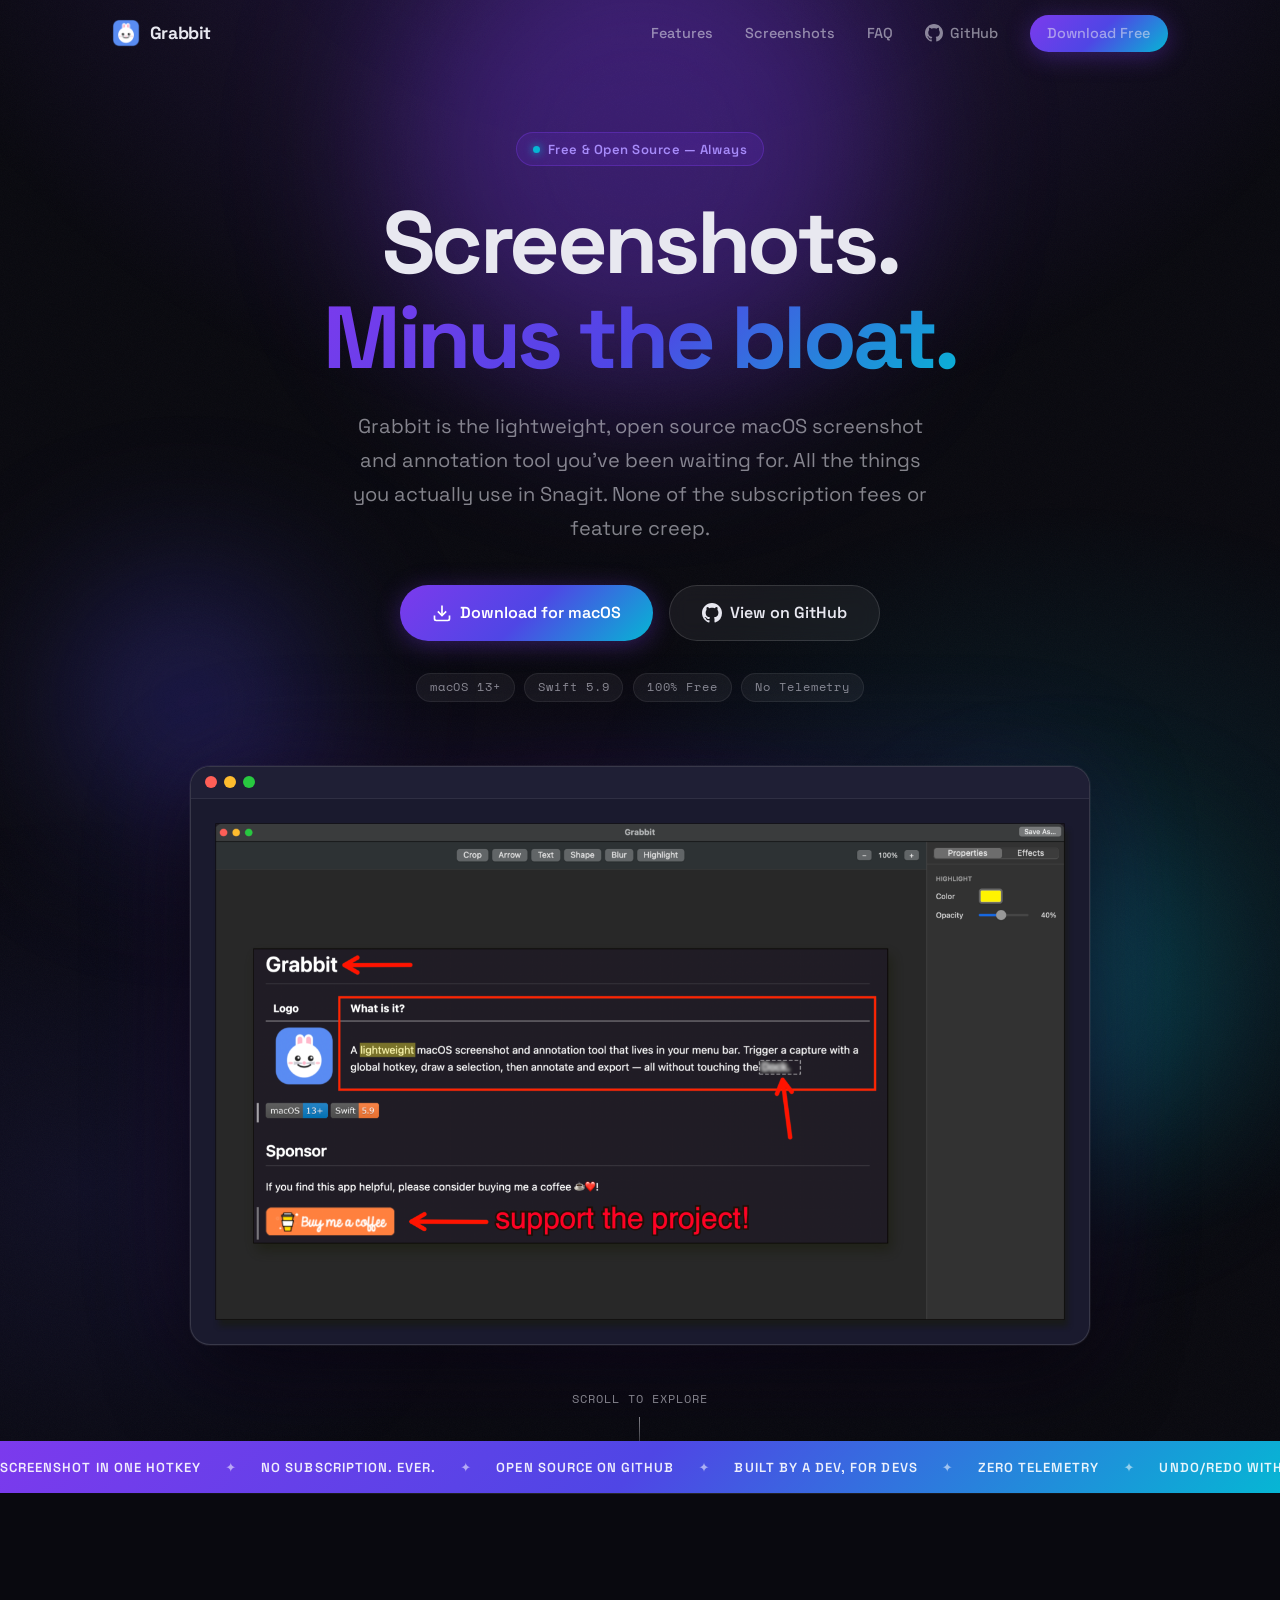
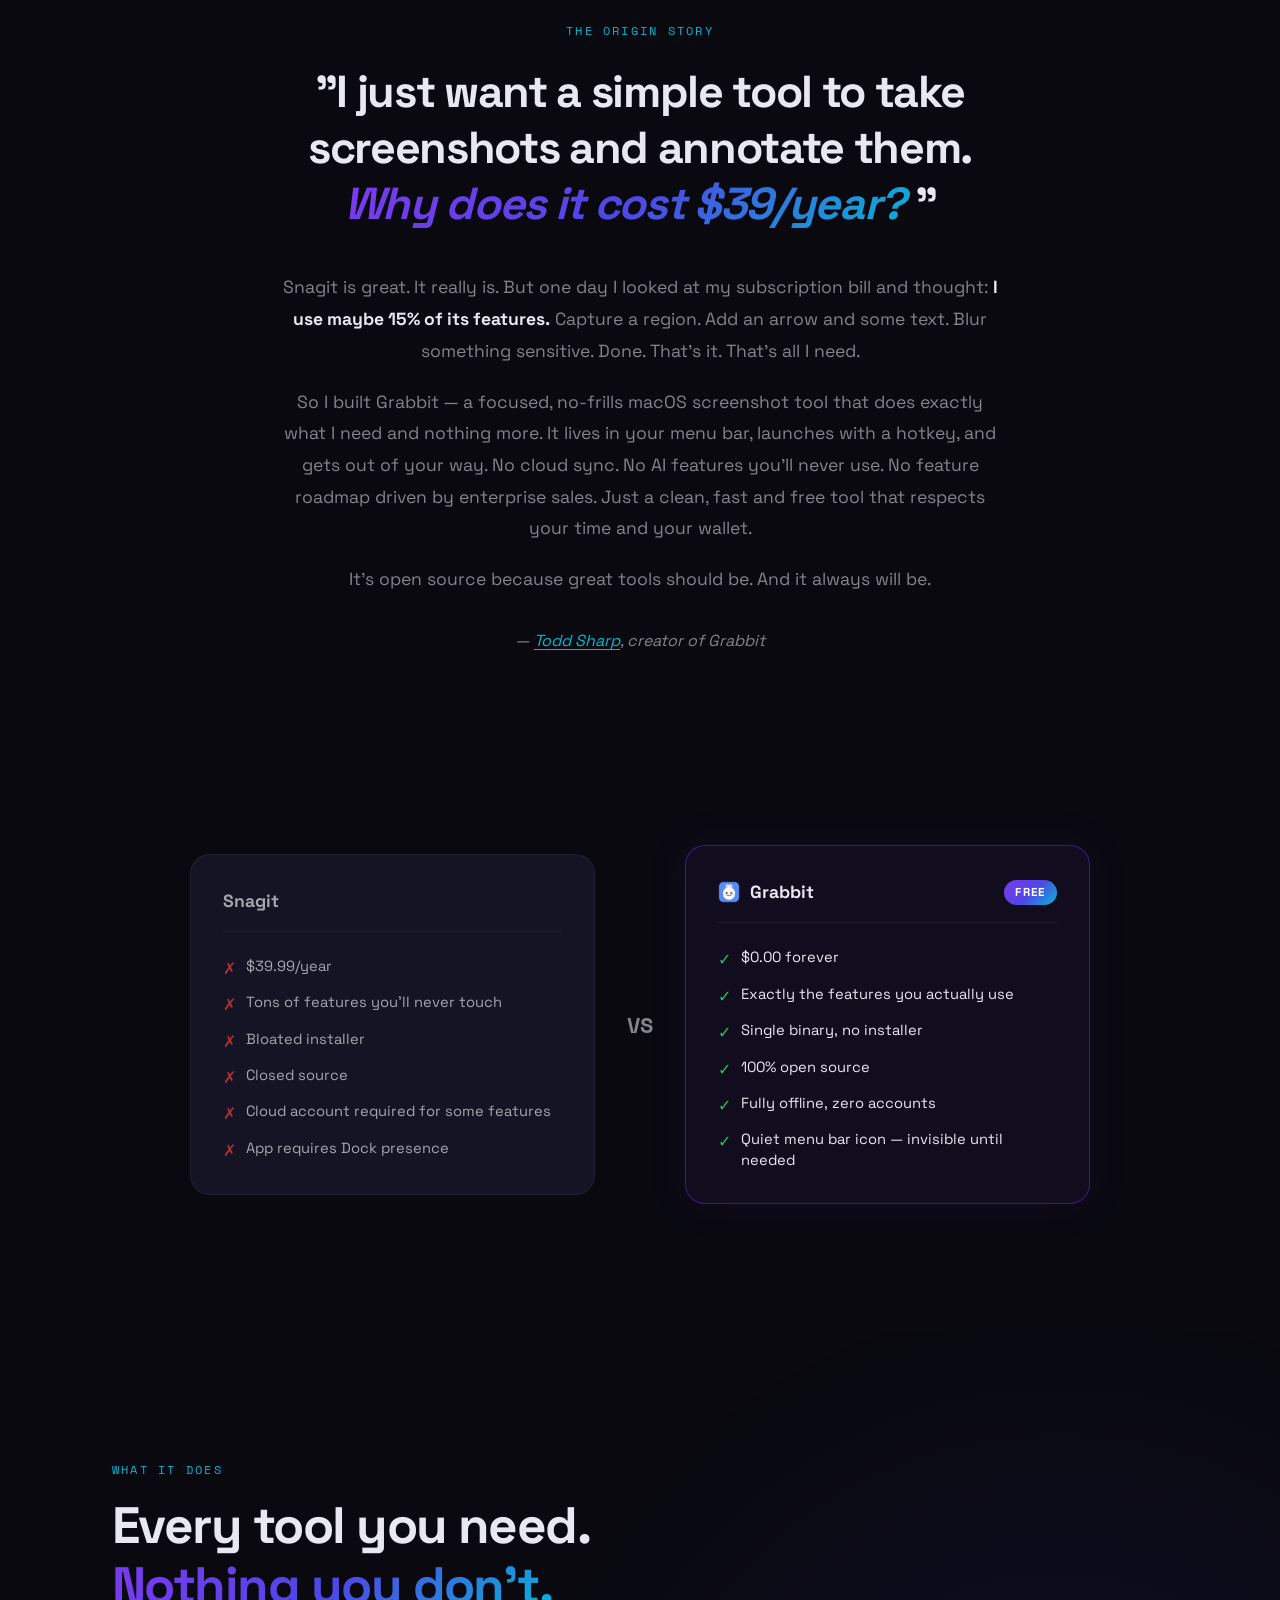
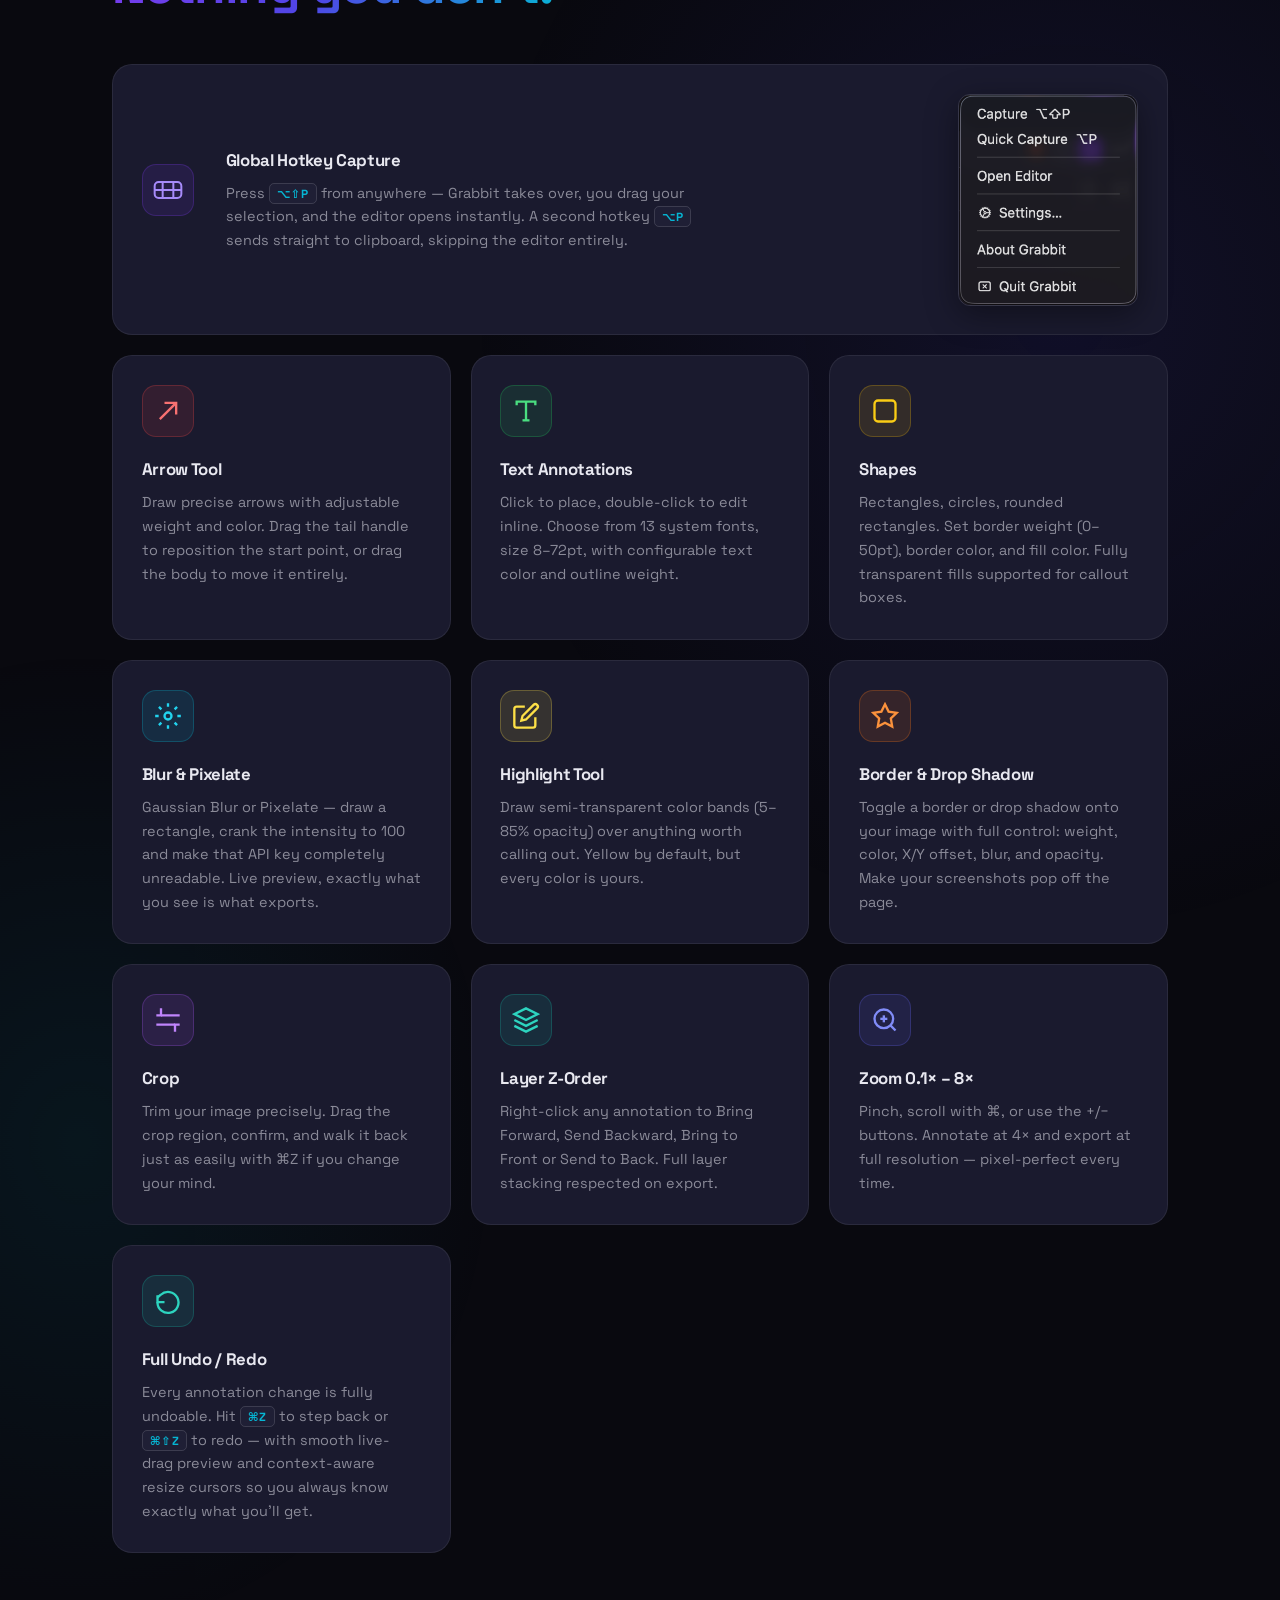
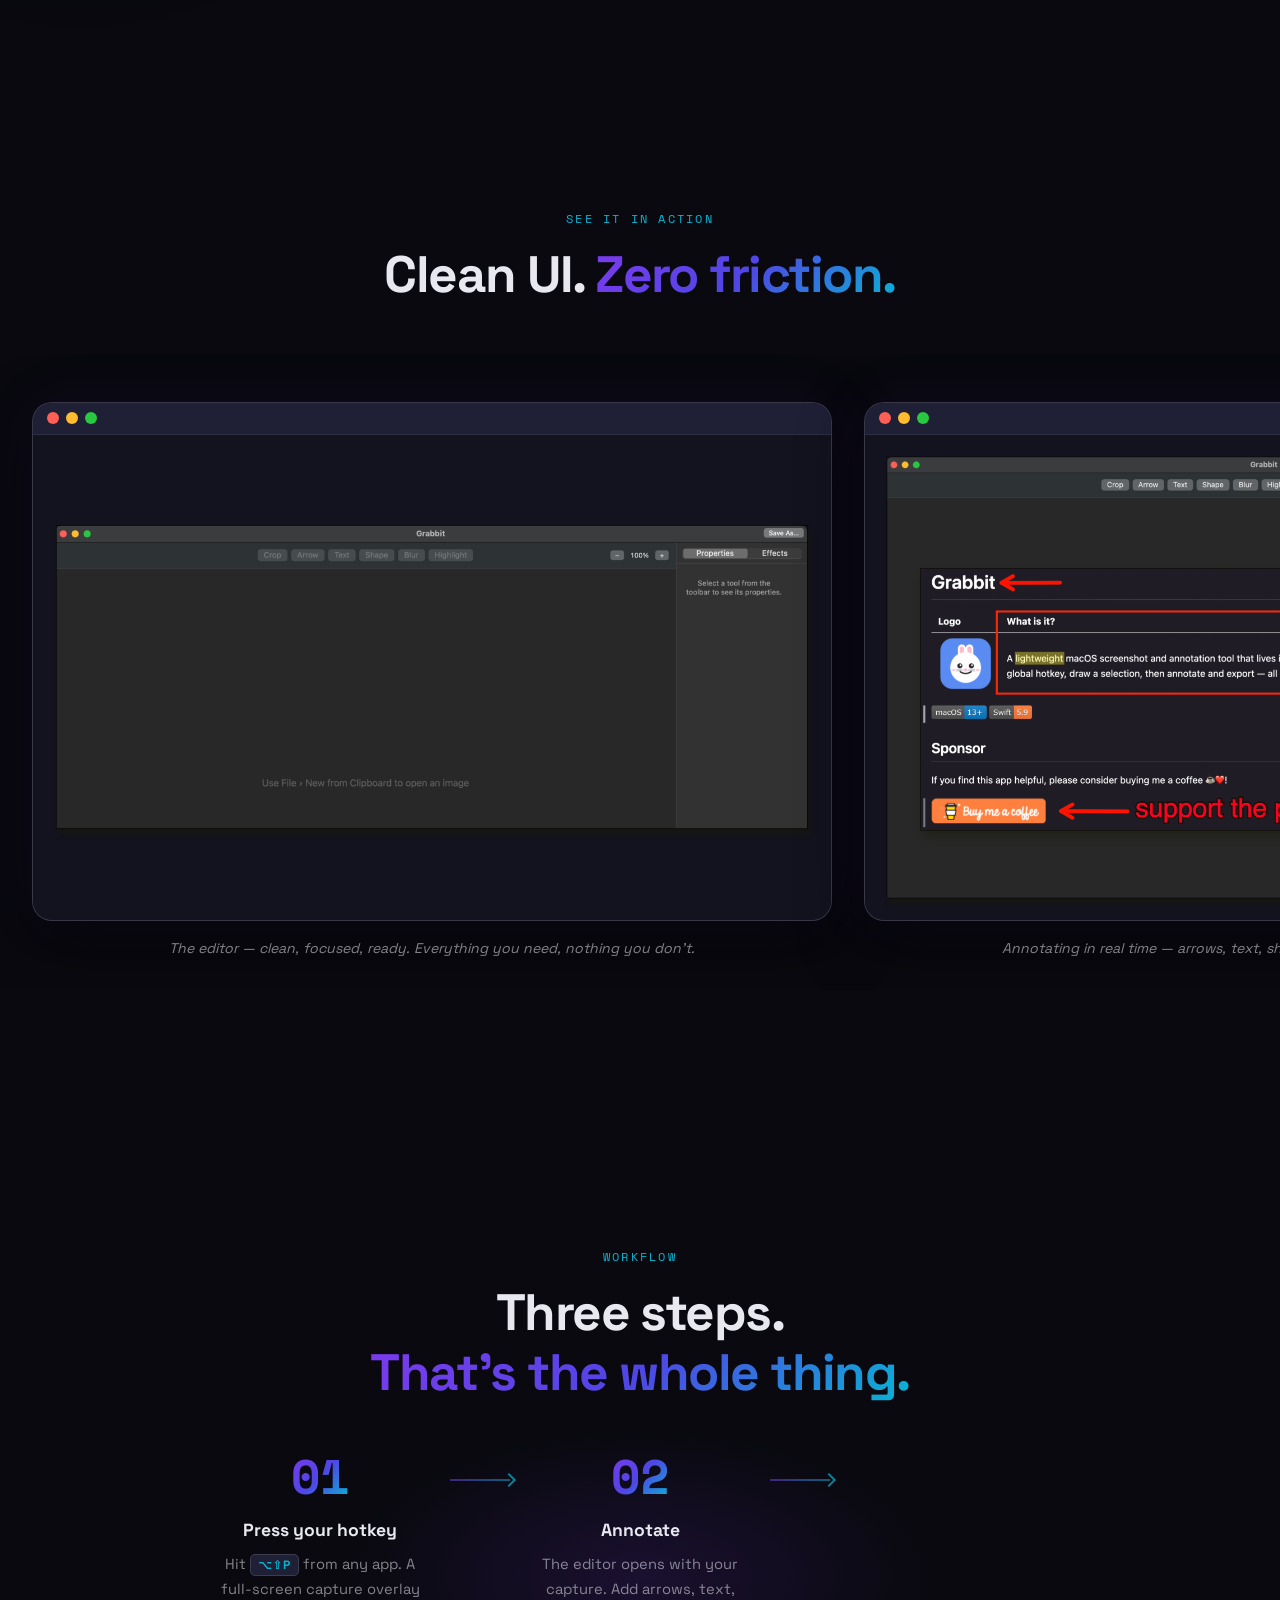
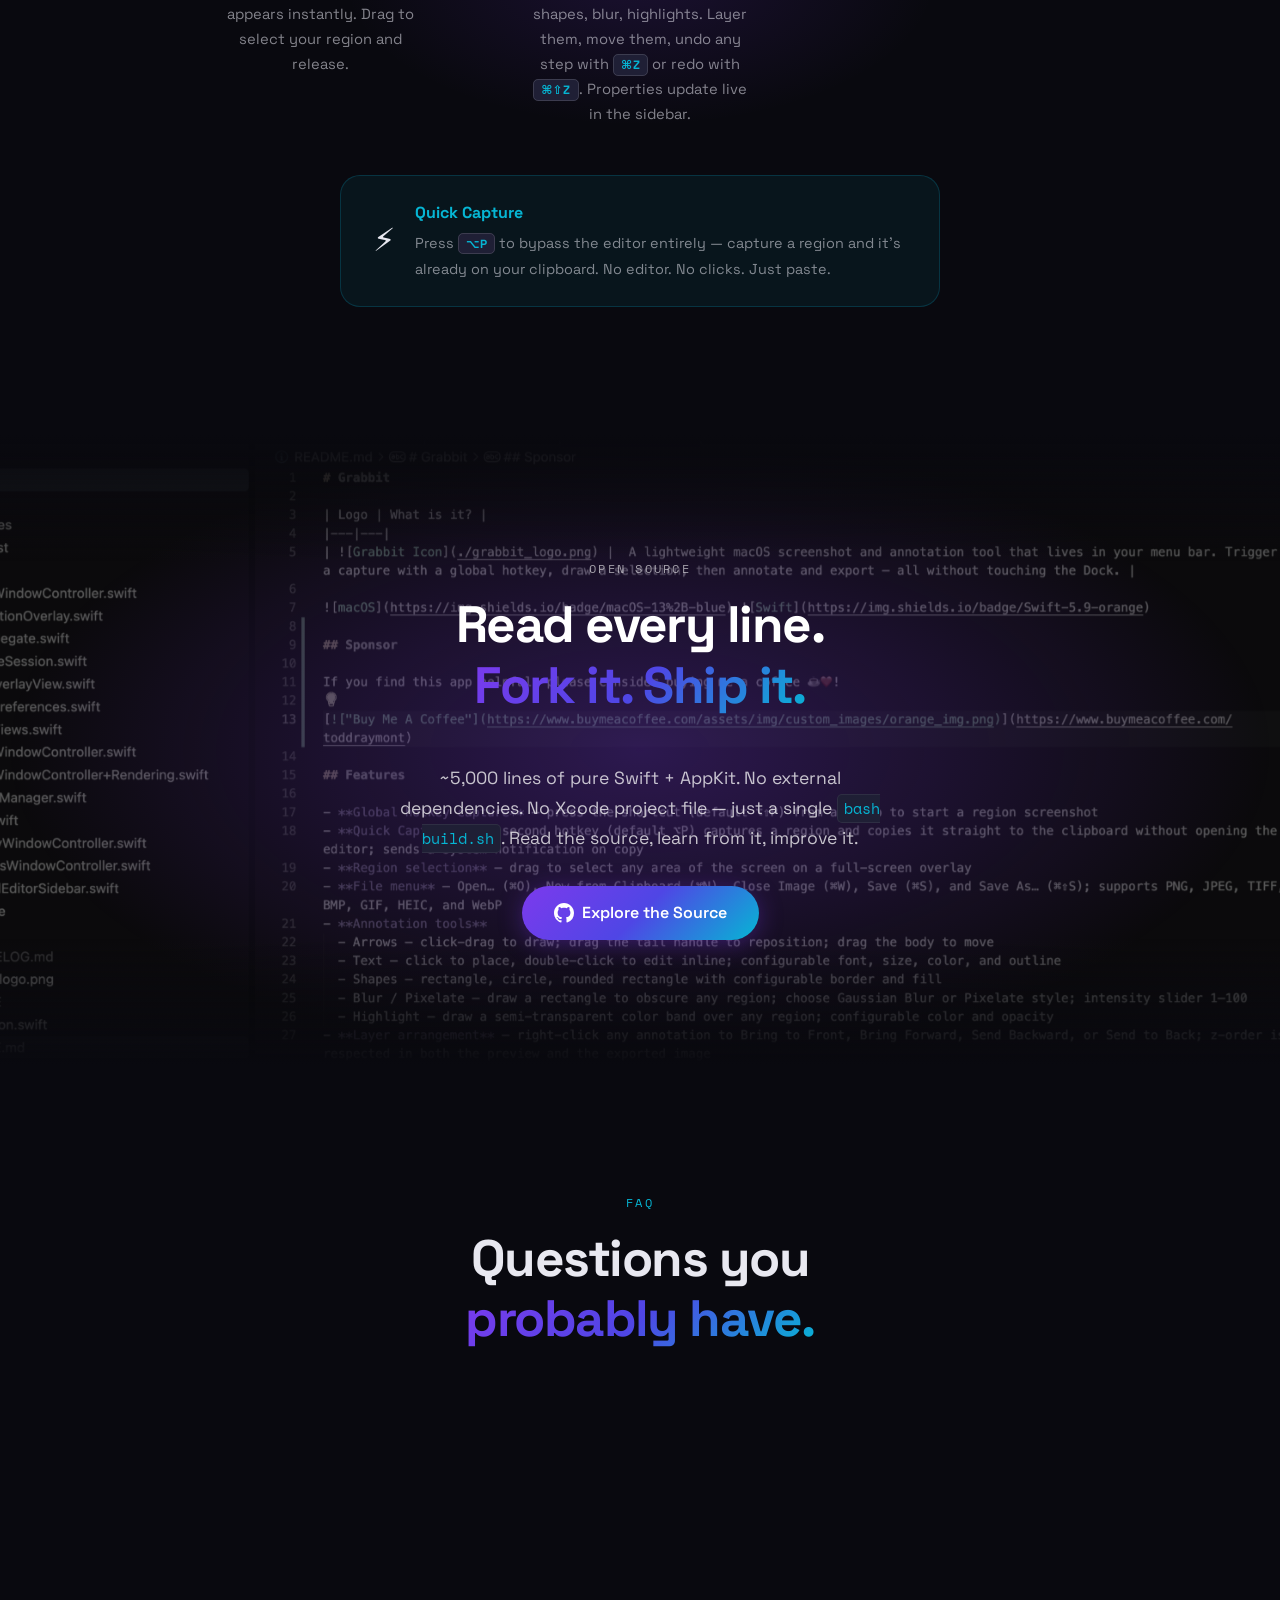
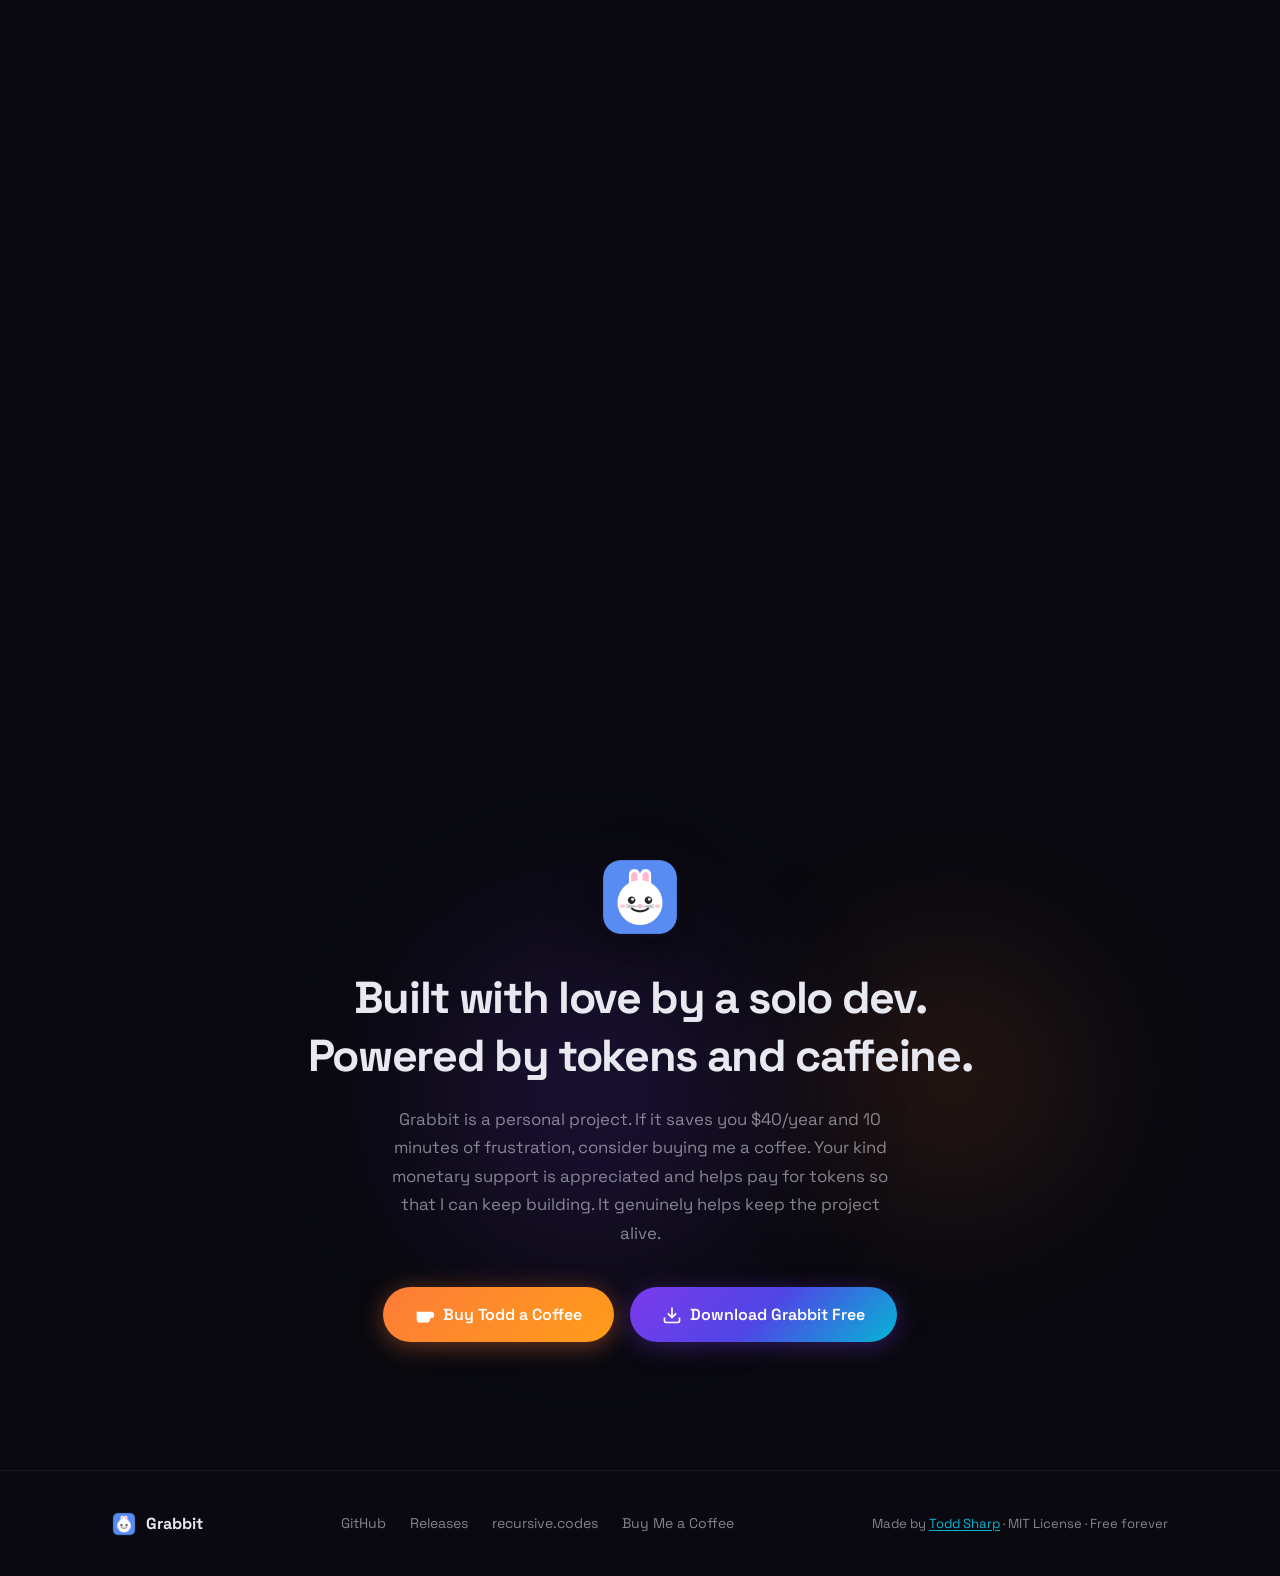
==== commit 83ffad17: "update based on latest features" ====
--- a/index.html
+++ b/index.html
@@ -120,6 +120,8 @@
       <span class="ribbon-sep">✦</span>
       <span>Zero telemetry</span>
       <span class="ribbon-sep">✦</span>
+      <span>Undo/redo with ⌘Z</span>
+      <span class="ribbon-sep">✦</span>
       <span>Lives in your menu bar</span>
       <span class="ribbon-sep">✦</span>
       <span>macOS native AppKit</span>
@@ -133,6 +135,8 @@
       <span>Built by a dev, for devs</span>
       <span class="ribbon-sep">✦</span>
       <span>Zero telemetry</span>
+      <span class="ribbon-sep">✦</span>
+      <span>Undo/redo with ⌘Z</span>
       <span class="ribbon-sep">✦</span>
       <span>Lives in your menu bar</span>
       <span class="ribbon-sep">✦</span>
@@ -293,7 +297,7 @@
             <svg viewBox="0 0 24 24" fill="none" stroke="currentColor" stroke-width="2" width="28" height="28"><polyline points="6 2 6 8 2 8"/><polyline points="18 22 18 16 22 16"/><path d="M6 8H22M2 16H18"/></svg>
           </div>
           <h3>Crop</h3>
-          <p>Trim your image with undo support. Drag the crop region, confirm, and Grabbit remembers — hit ⌘Z and you're back where you started.</p>
+          <p>Trim your image precisely. Drag the crop region, confirm, and walk it back just as easily with ⌘Z if you change your mind.</p>
         </div>
 
         <!-- Layers -->
@@ -312,6 +316,15 @@
           </div>
           <h3>Zoom 0.1× – 8×</h3>
           <p>Pinch, scroll with ⌘, or use the +/− buttons. Annotate at 4× and export at full resolution — pixel-perfect every time.</p>
+        </div>
+
+        <!-- Undo/Redo -->
+        <div class="feature-card" data-anim>
+          <div class="feature-icon feature-icon-layers">
+            <svg viewBox="0 0 24 24" fill="none" stroke="currentColor" stroke-width="2" width="28" height="28"><path d="M3 7v6h6"/><path d="M3 13a9 9 0 1 0 2.83-6.36L3 9"/></svg>
+          </div>
+          <h3>Full Undo / Redo</h3>
+          <p>Every annotation change is fully undoable. Hit <kbd>⌘Z</kbd> to step back or <kbd>⌘⇧Z</kbd> to redo — with smooth live-drag preview and context-aware resize cursors so you always know exactly what you'll get.</p>
         </div>
 
       </div>
@@ -375,7 +388,7 @@
           <div class="step-number">02</div>
           <div class="step-content">
             <h3>Annotate</h3>
-            <p>The editor opens with your capture. Add arrows, text, shapes, blur, highlights. Layer them, move them, undo them. Properties update live in the sidebar.</p>
+            <p>The editor opens with your capture. Add arrows, text, shapes, blur, highlights. Layer them, move them, undo any step with <kbd>⌘Z</kbd> or redo with <kbd>⌘⇧Z</kbd>. Properties update live in the sidebar.</p>
           </div>
         </div>
         <div class="how-connector"></div>
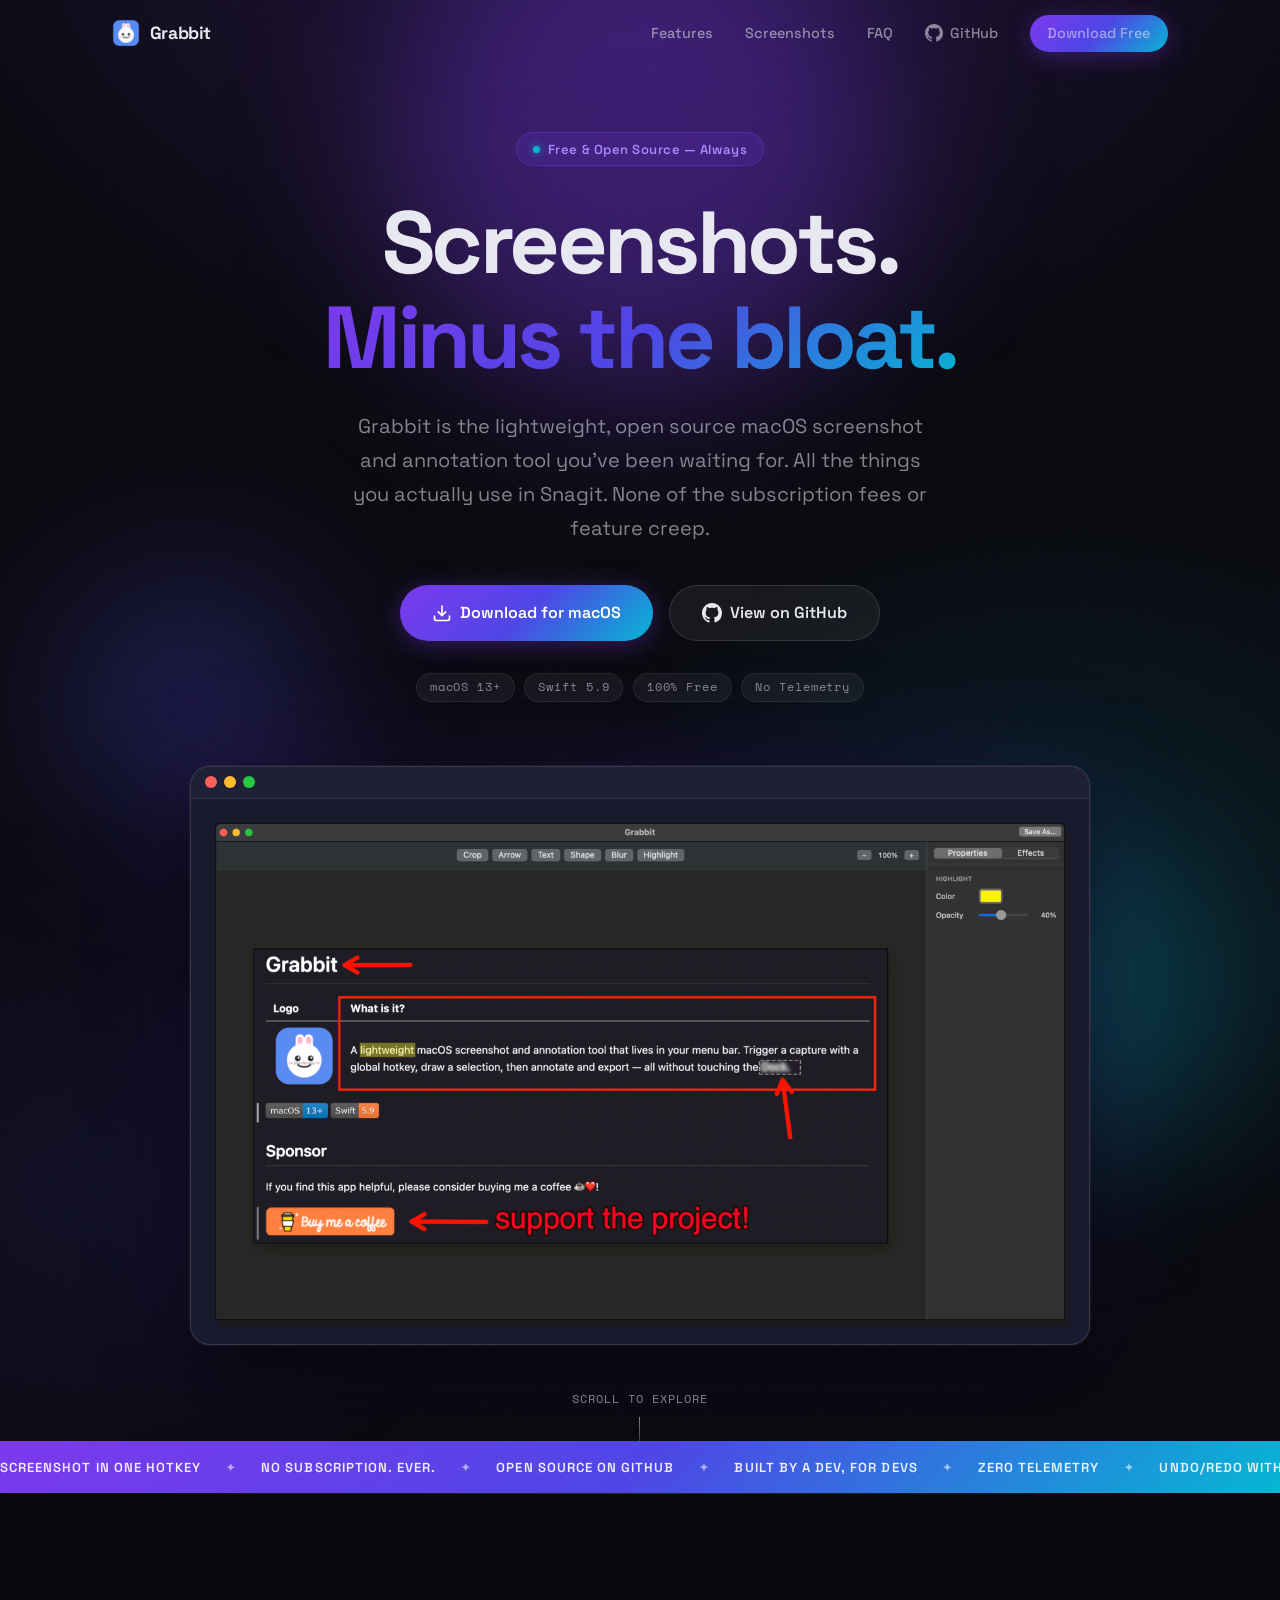
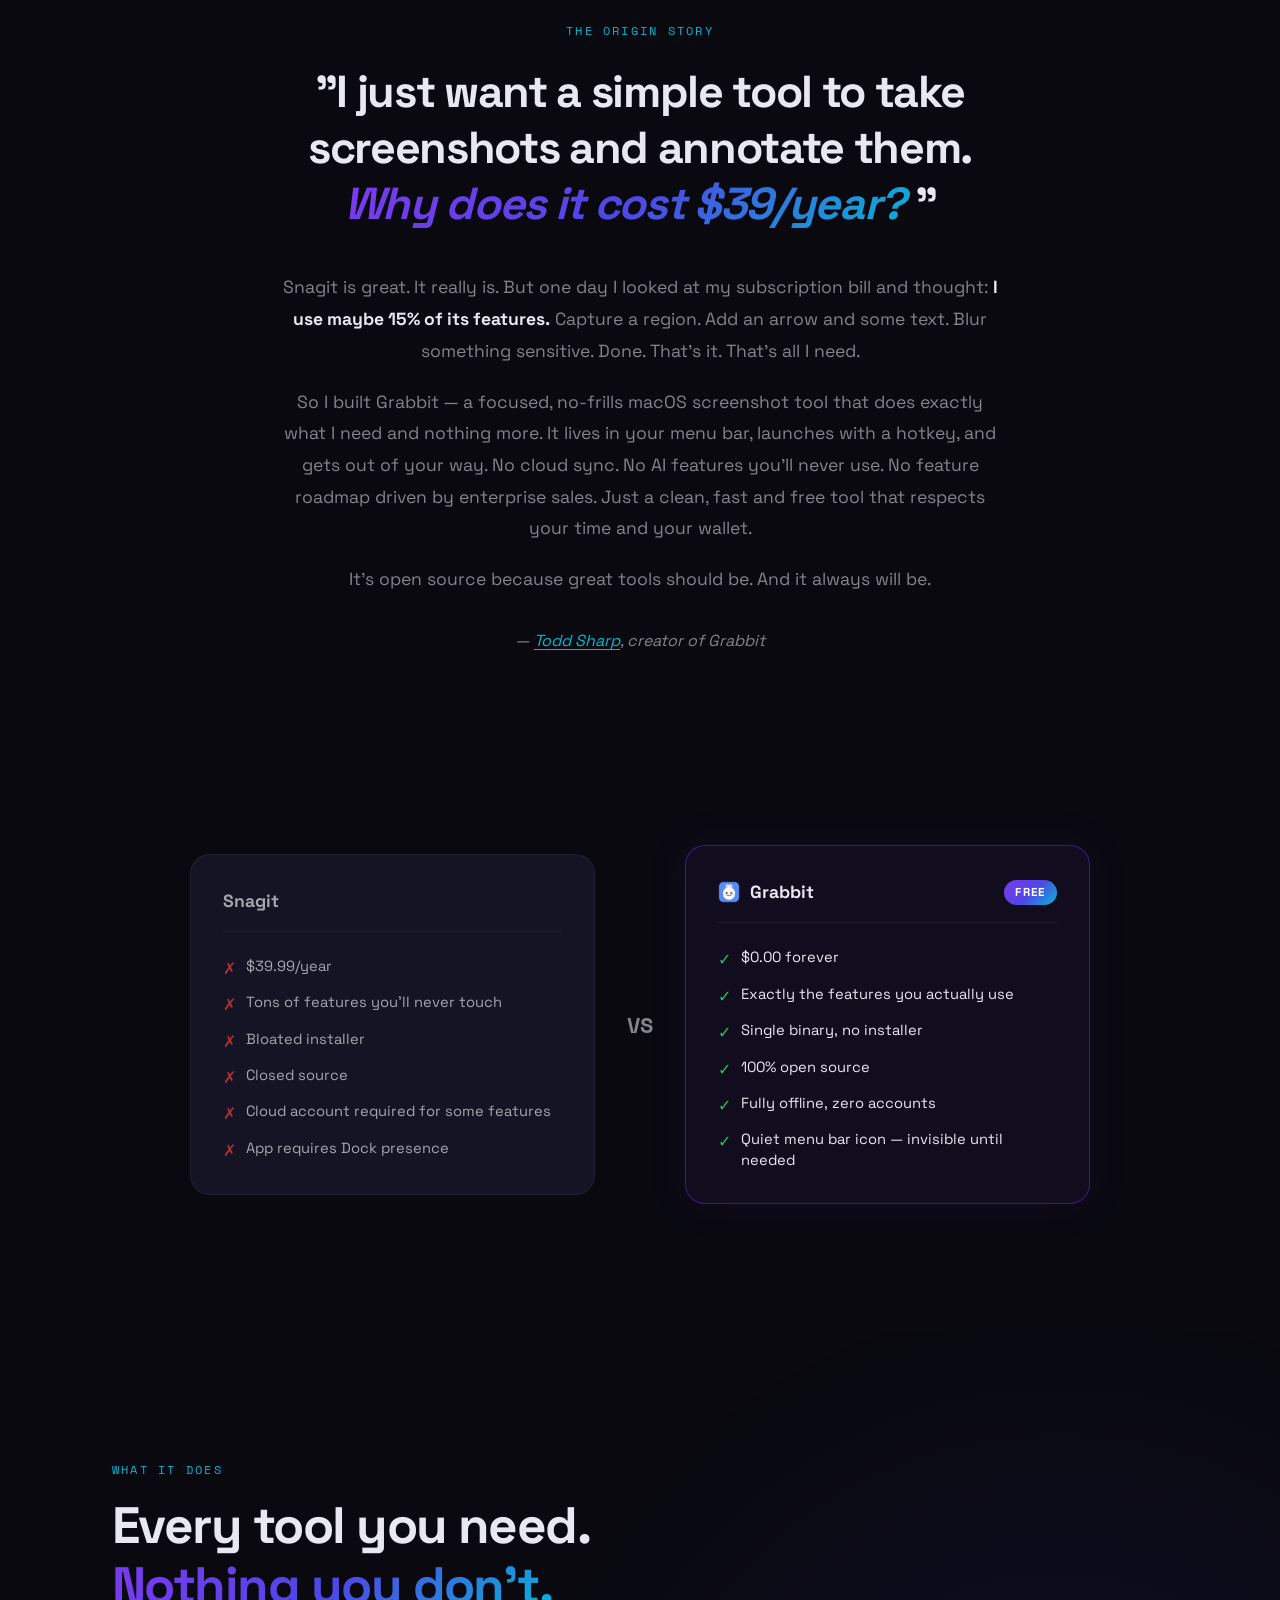
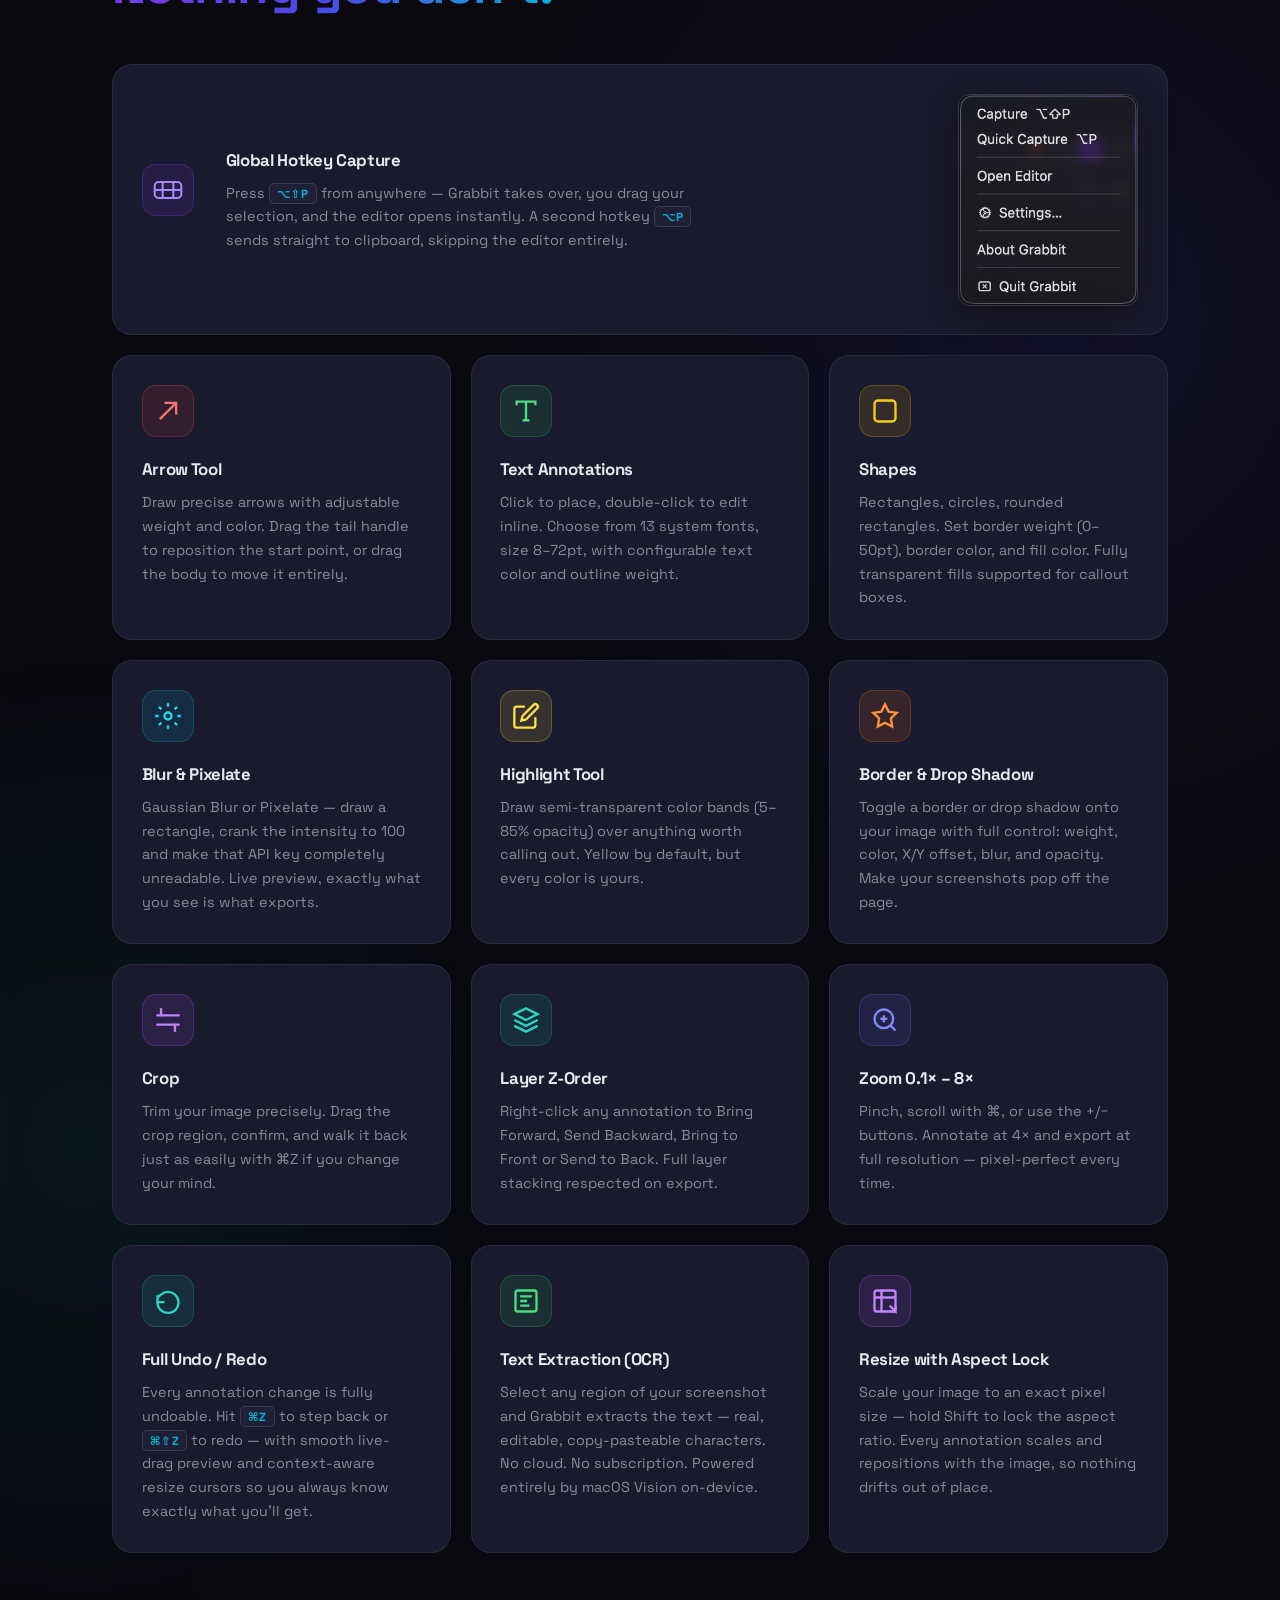
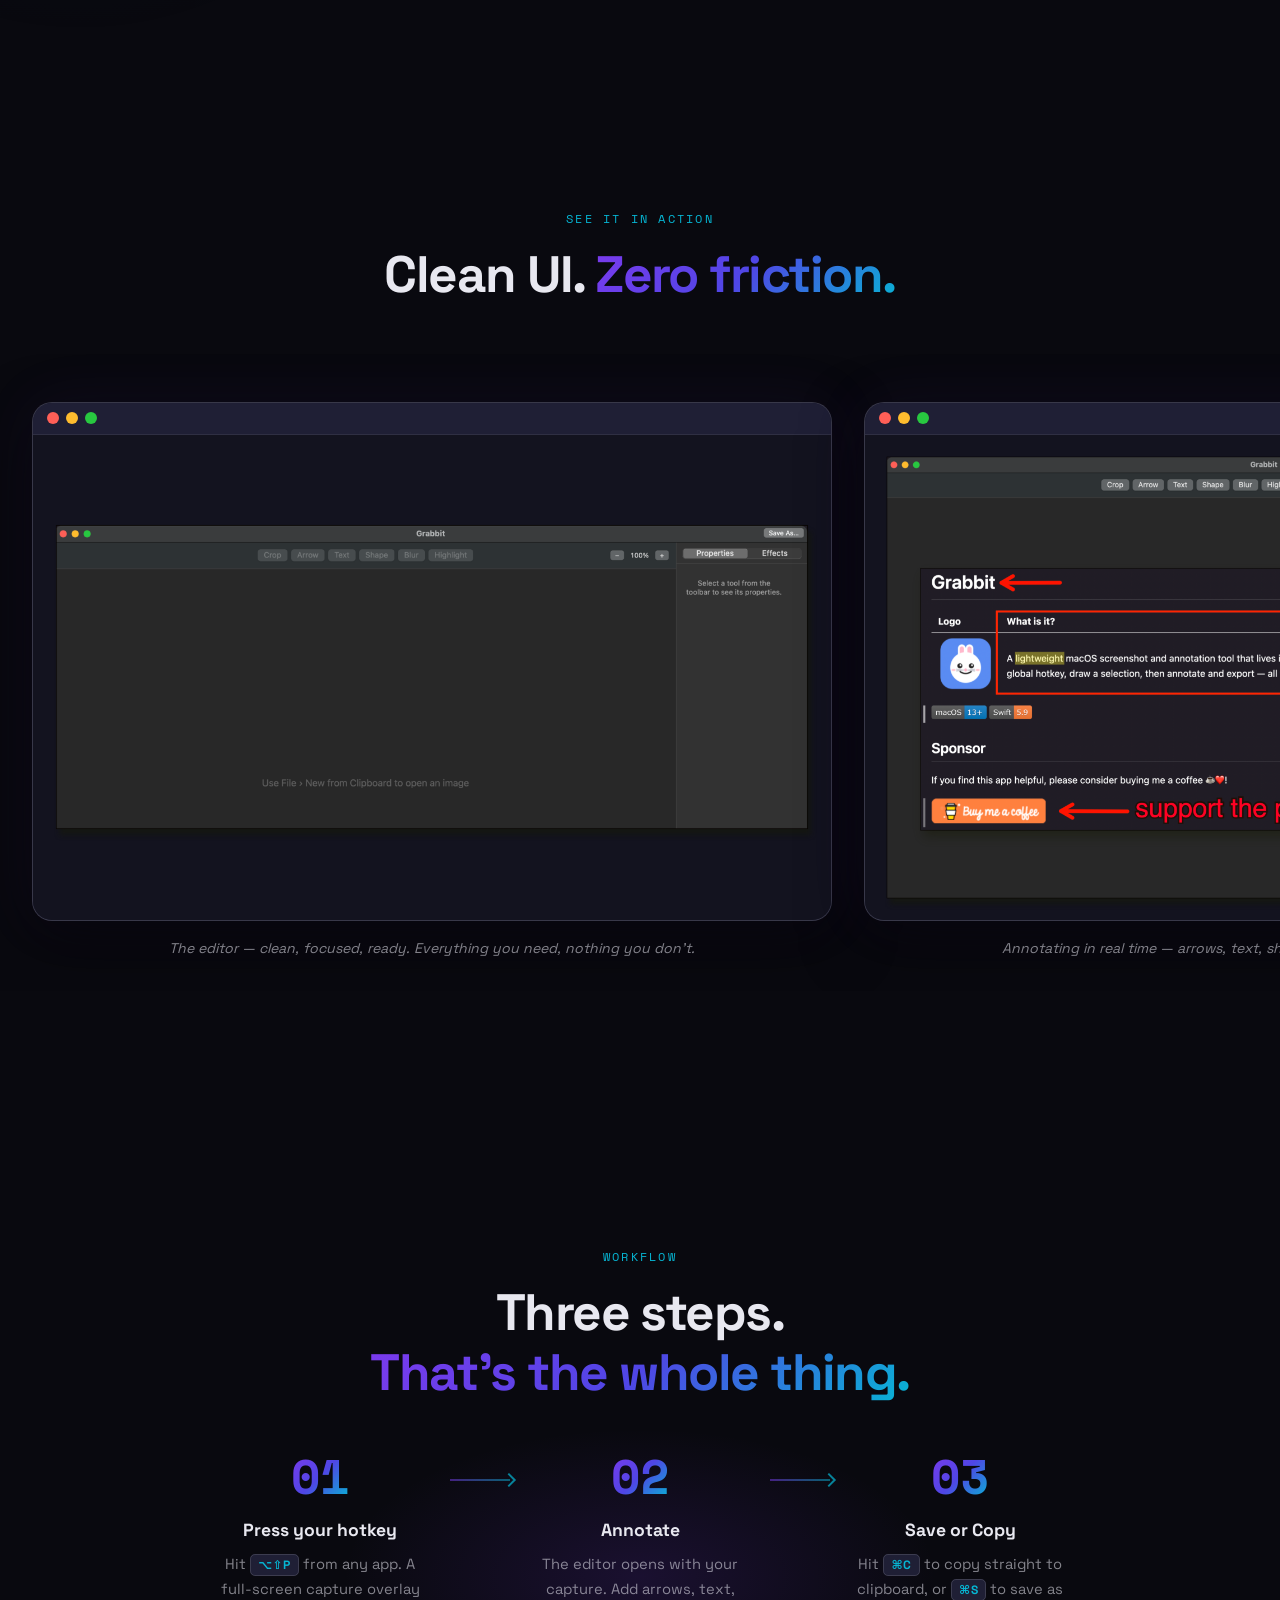
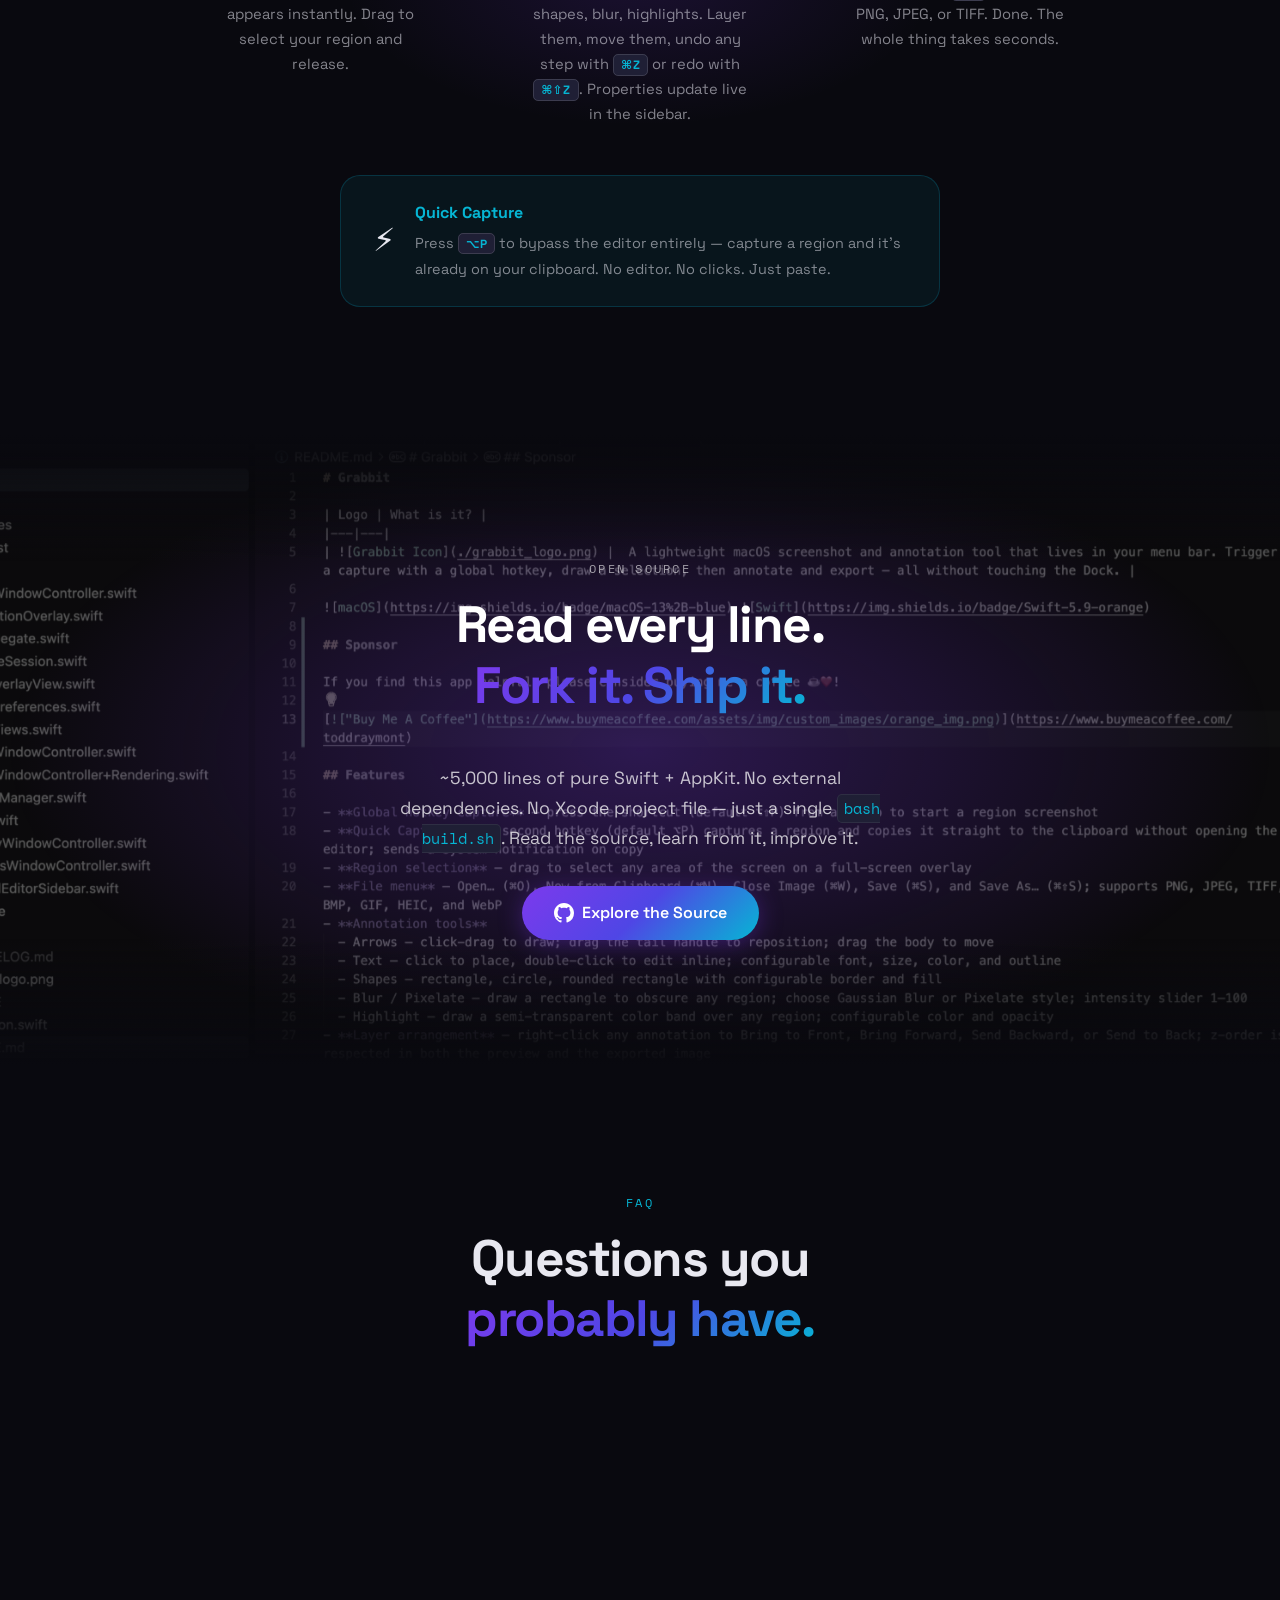
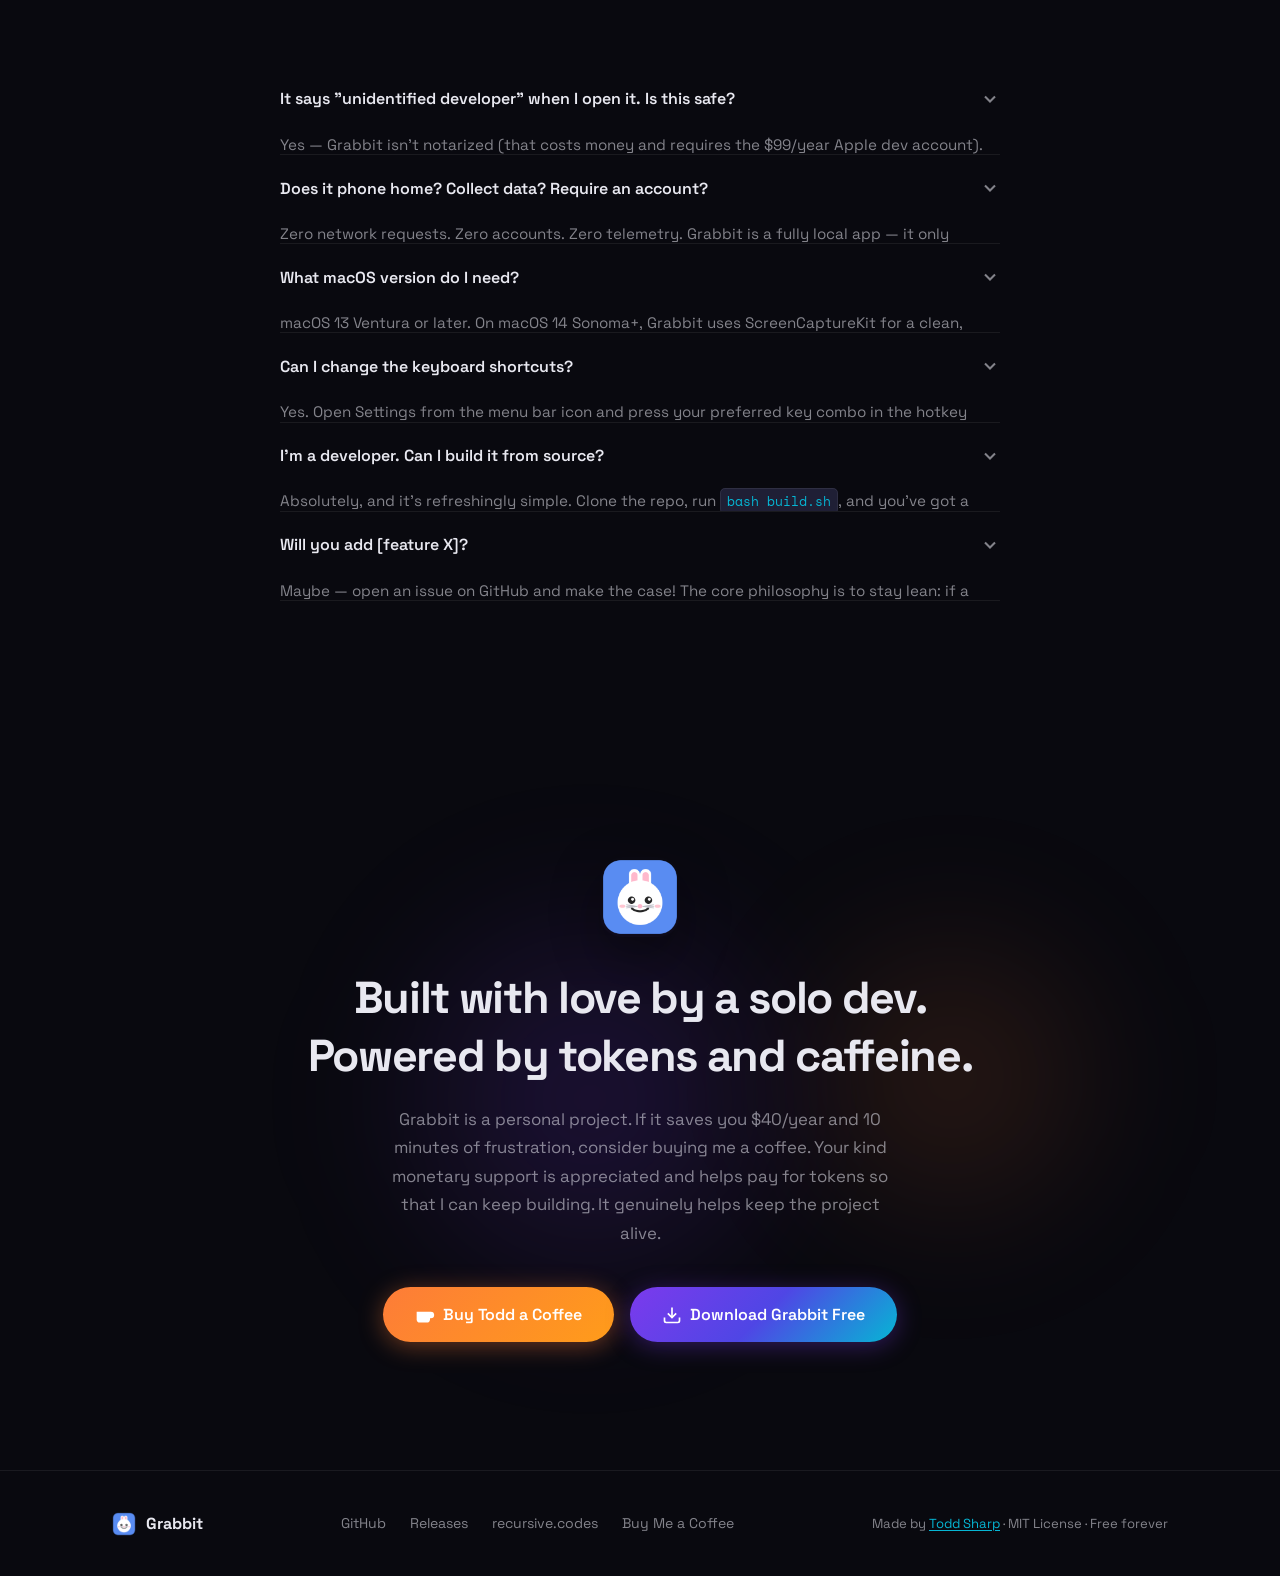
==== commit 11a1e0a2: "update based on latest features" ====
--- a/index.html
+++ b/index.html
@@ -122,6 +122,8 @@
       <span class="ribbon-sep">✦</span>
       <span>Undo/redo with ⌘Z</span>
       <span class="ribbon-sep">✦</span>
+      <span>On-device OCR</span>
+      <span class="ribbon-sep">✦</span>
       <span>Lives in your menu bar</span>
       <span class="ribbon-sep">✦</span>
       <span>macOS native AppKit</span>
@@ -137,6 +139,8 @@
       <span>Zero telemetry</span>
       <span class="ribbon-sep">✦</span>
       <span>Undo/redo with ⌘Z</span>
+      <span class="ribbon-sep">✦</span>
+      <span>On-device OCR</span>
       <span class="ribbon-sep">✦</span>
       <span>Lives in your menu bar</span>
       <span class="ribbon-sep">✦</span>
@@ -327,6 +331,24 @@
           <p>Every annotation change is fully undoable. Hit <kbd>⌘Z</kbd> to step back or <kbd>⌘⇧Z</kbd> to redo — with smooth live-drag preview and context-aware resize cursors so you always know exactly what you'll get.</p>
         </div>
 
+        <!-- OCR -->
+        <div class="feature-card" data-anim>
+          <div class="feature-icon feature-icon-text">
+            <svg viewBox="0 0 24 24" fill="none" stroke="currentColor" stroke-width="2" width="28" height="28"><rect x="3" y="3" width="18" height="18" rx="2"/><path d="M7 8h10M7 12h6M7 16h8"/></svg>
+          </div>
+          <h3>Text Extraction (OCR)</h3>
+          <p>Select any region of your screenshot and Grabbit extracts the text — real, editable, copy-pasteable characters. No cloud. No subscription. Powered entirely by macOS Vision on-device.</p>
+        </div>
+
+        <!-- Resize -->
+        <div class="feature-card" data-anim>
+          <div class="feature-icon feature-icon-crop">
+            <svg viewBox="0 0 24 24" fill="none" stroke="currentColor" stroke-width="2" width="28" height="28"><rect x="3" y="3" width="18" height="18" rx="2"/><path d="M3 9h18M9 3v18"/><polyline points="16 16 21 21 21 16"/><polyline points="21 21 16 21"/></svg>
+          </div>
+          <h3>Resize with Aspect Lock</h3>
+          <p>Scale your image to an exact pixel size — hold Shift to lock the aspect ratio. Every annotation scales and repositions with the image, so nothing drifts out of place.</p>
+        </div>
+
       </div>
     </div>
   </section>
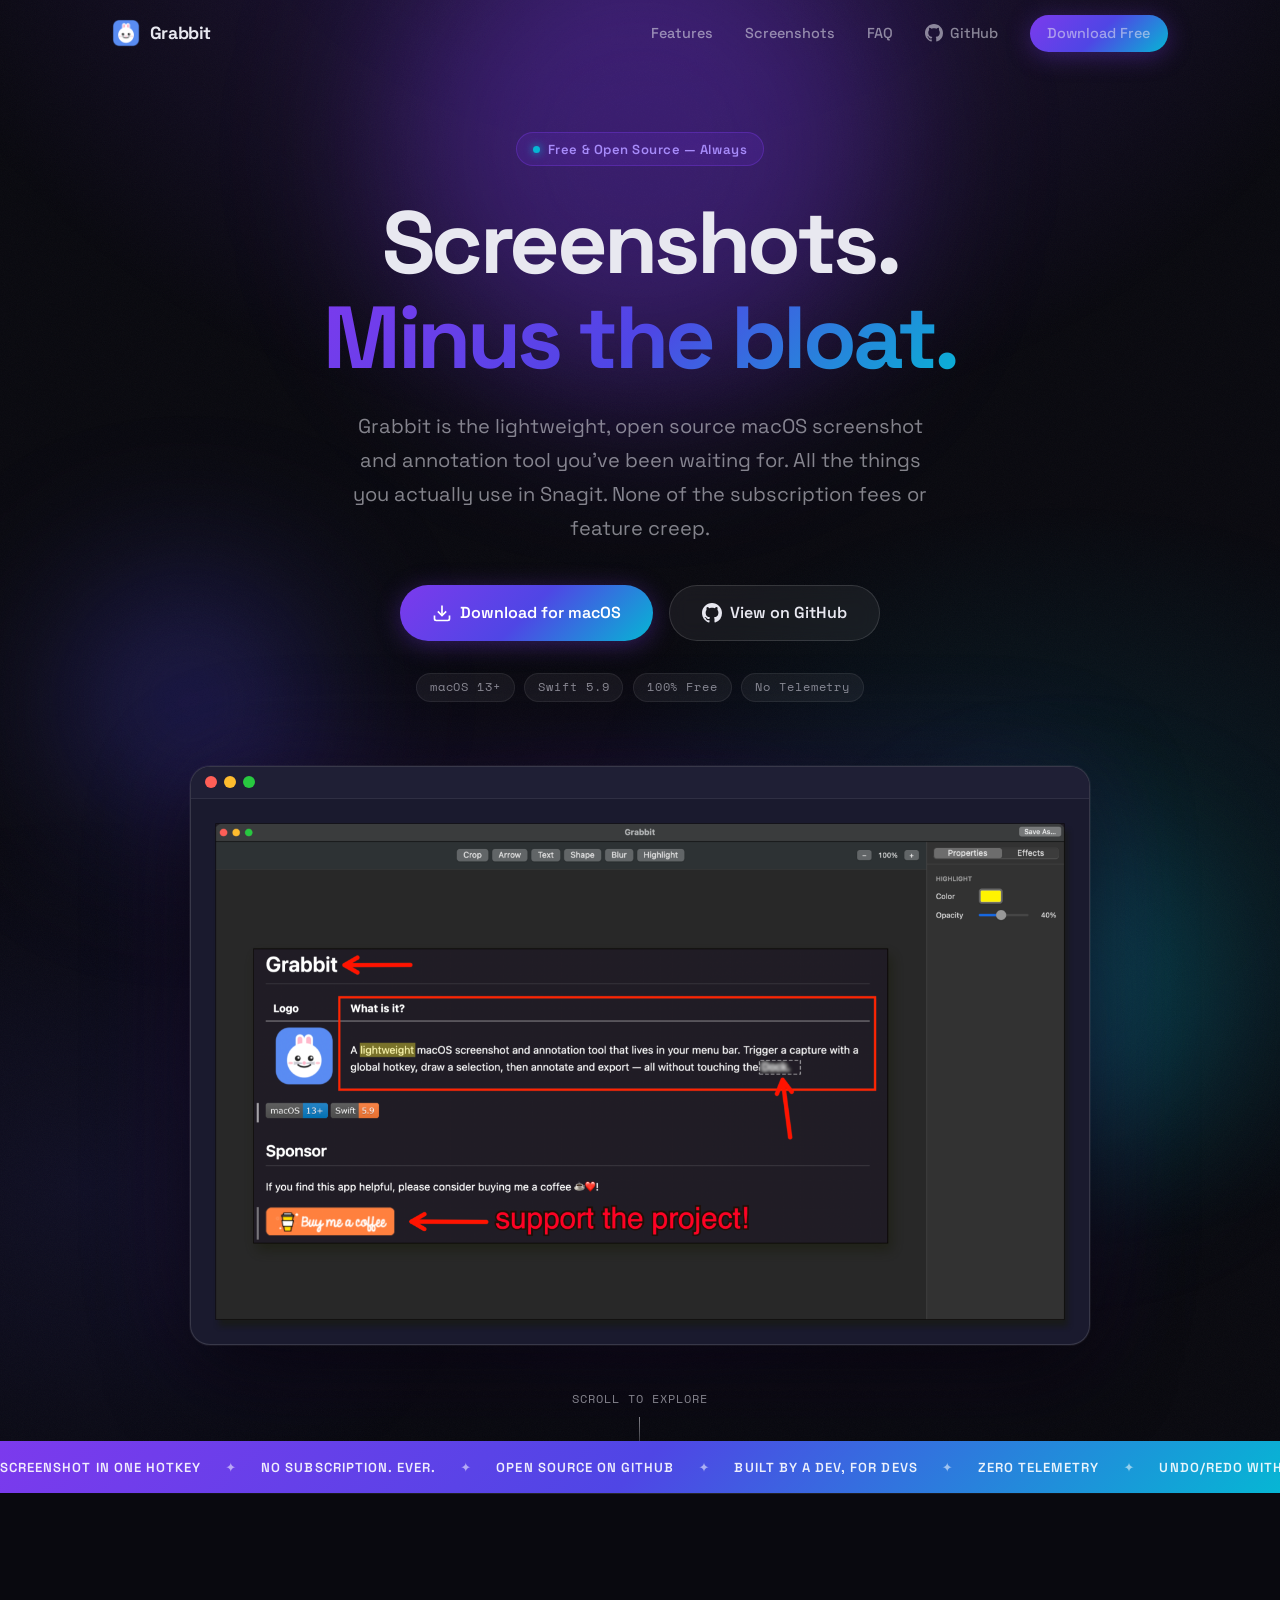
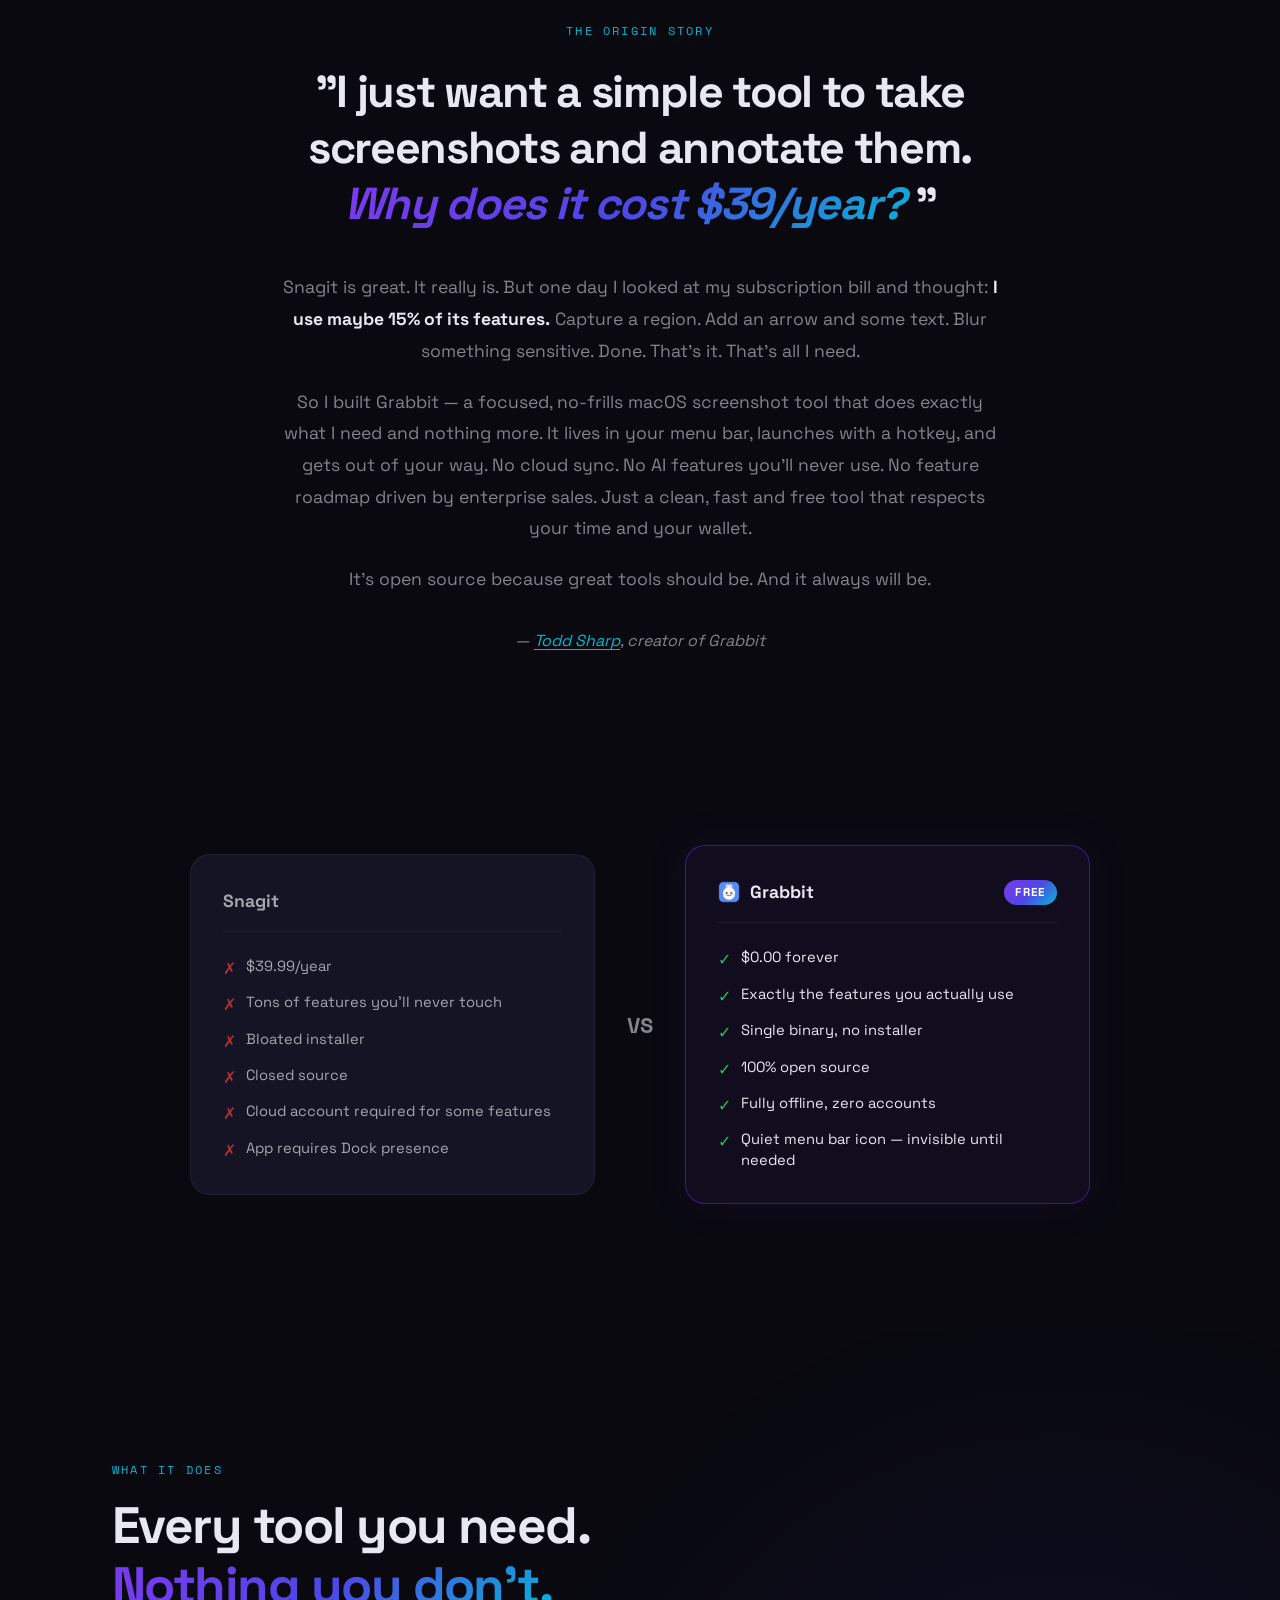
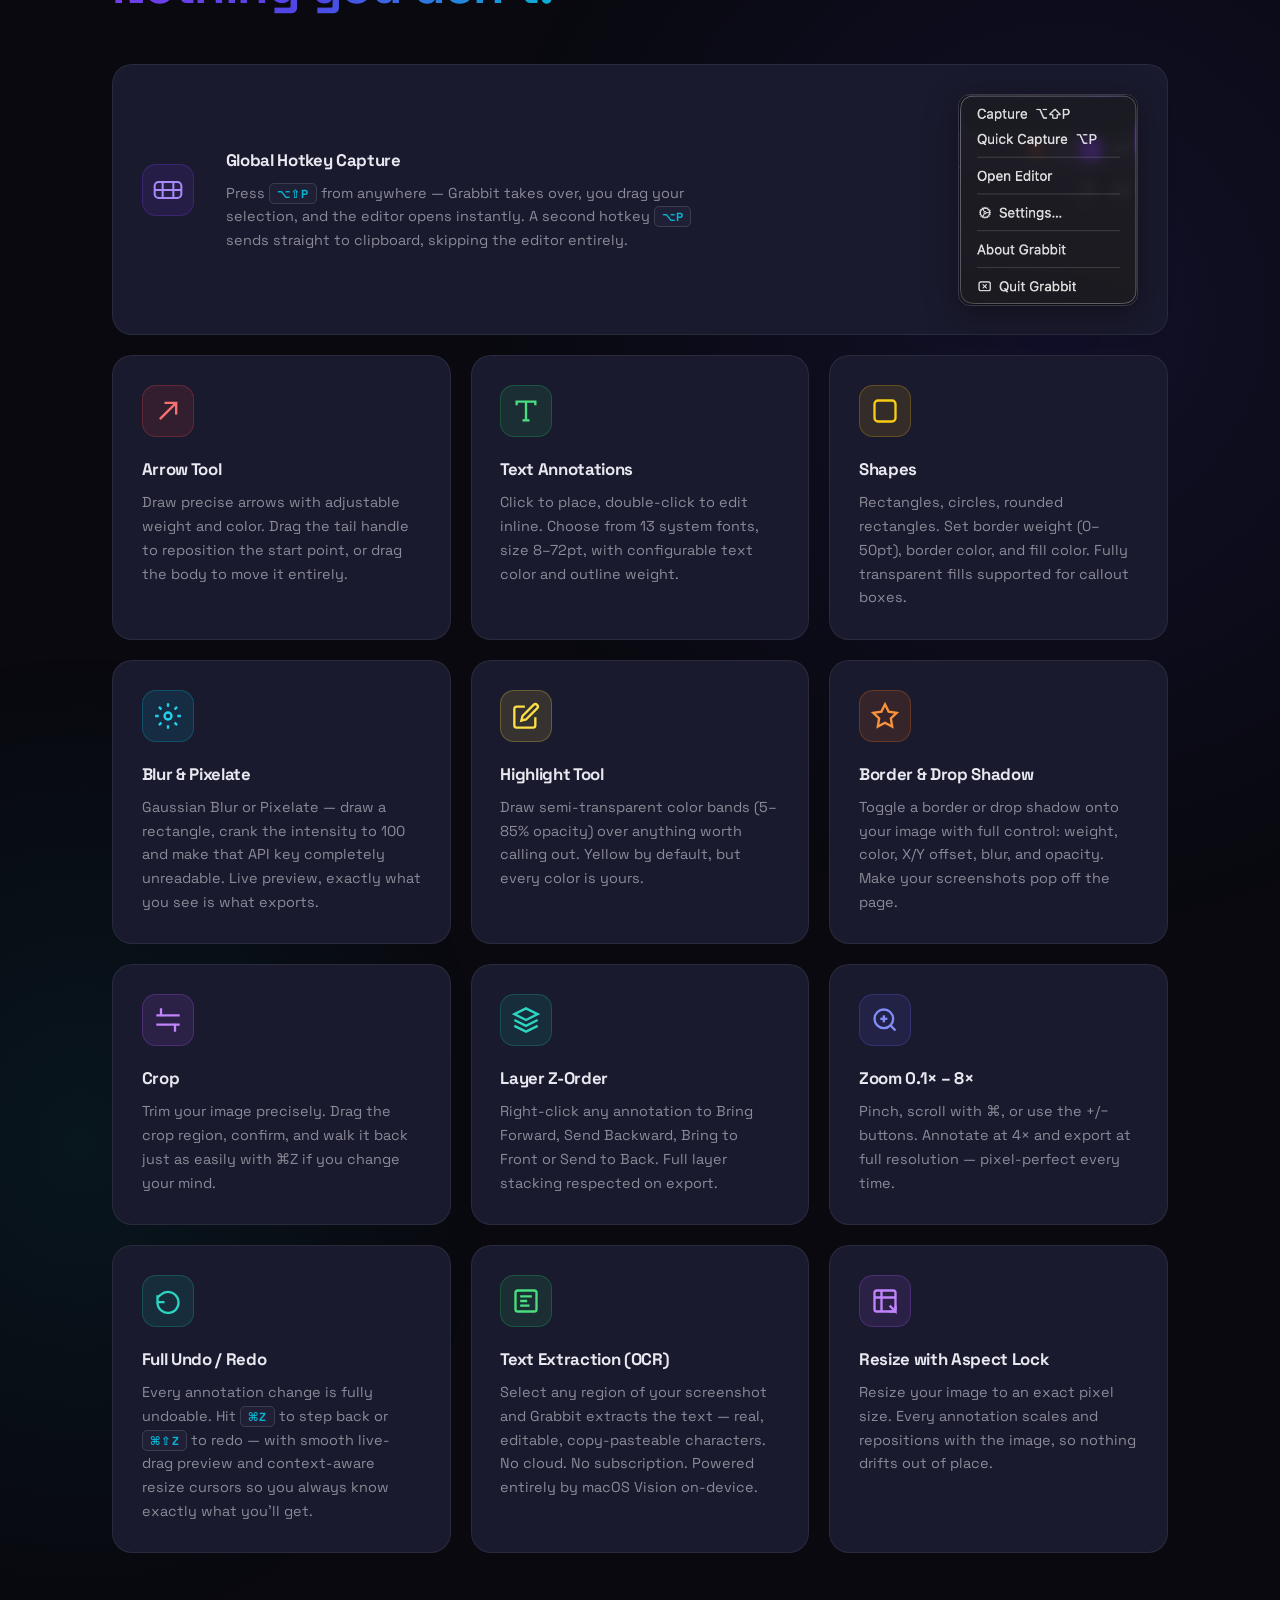
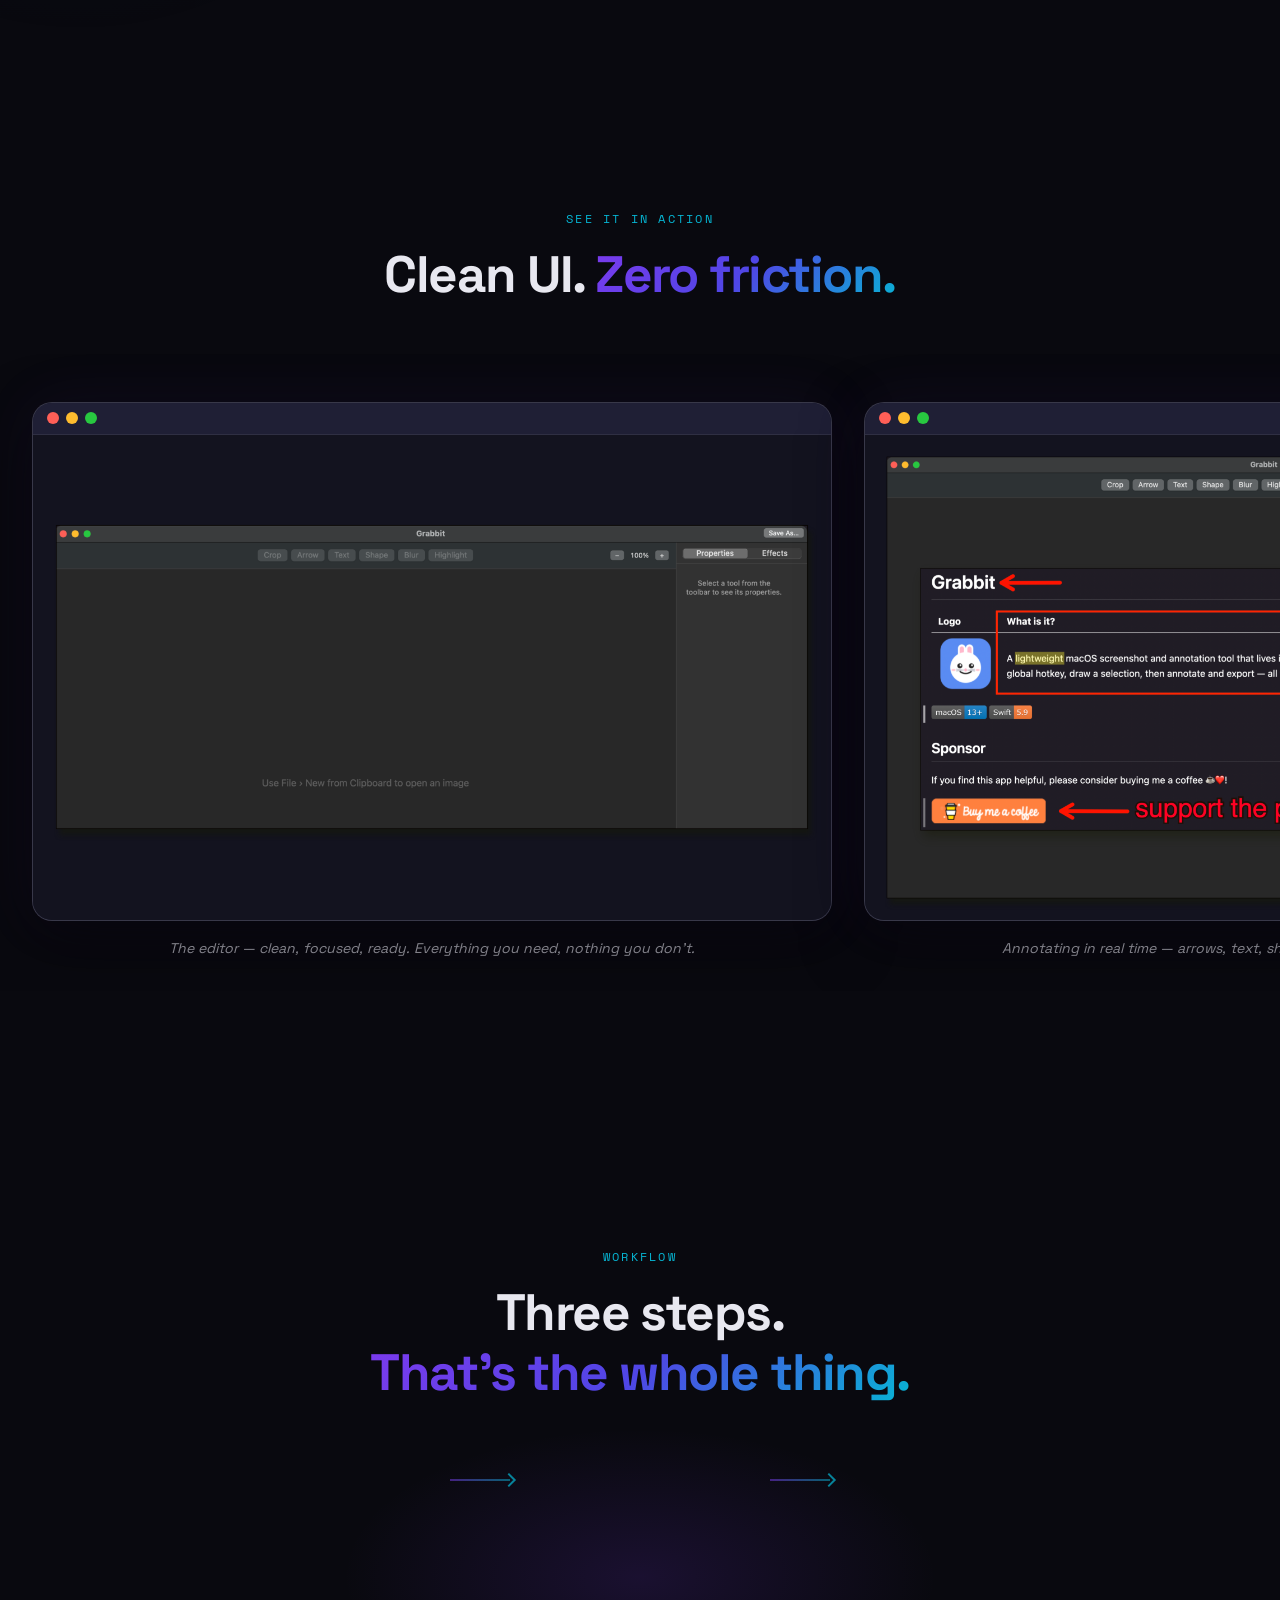
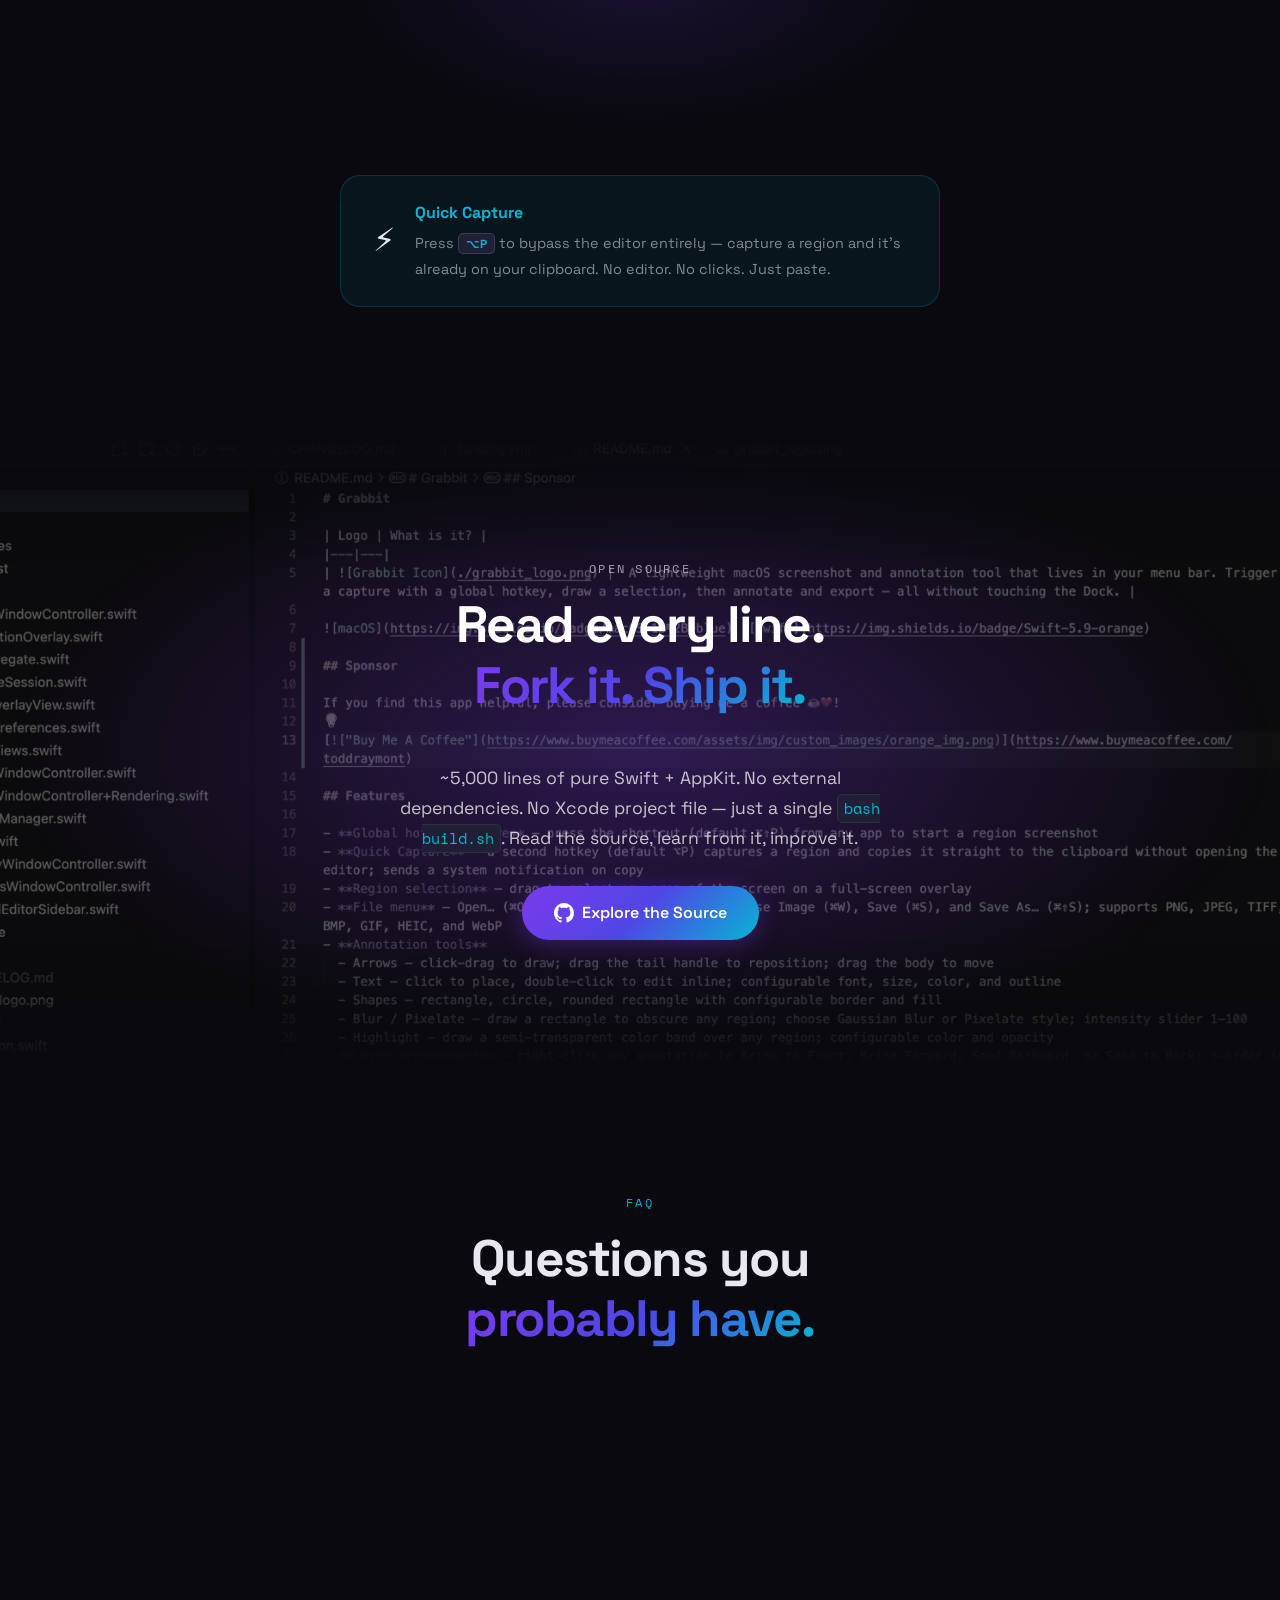
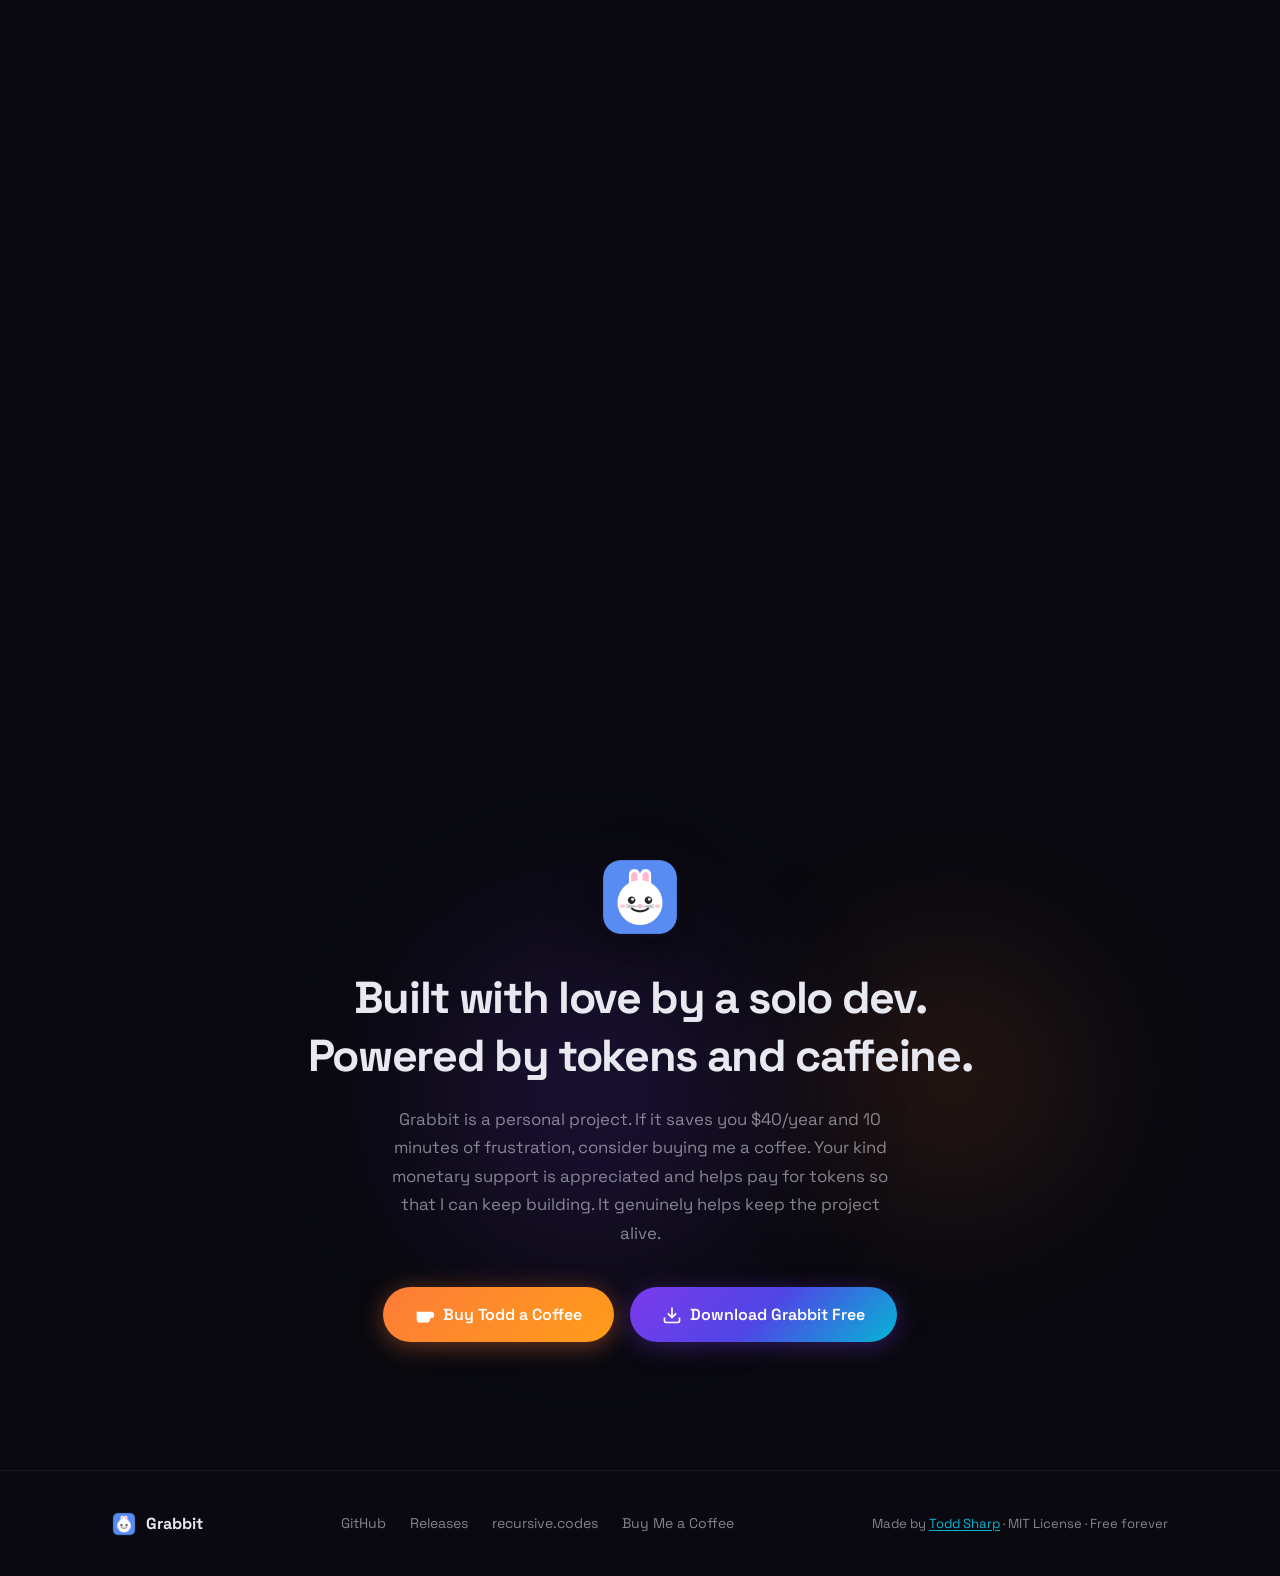
==== commit 2810f9d0: "update based on latest features" ====
--- a/index.html
+++ b/index.html
@@ -346,7 +346,7 @@
             <svg viewBox="0 0 24 24" fill="none" stroke="currentColor" stroke-width="2" width="28" height="28"><rect x="3" y="3" width="18" height="18" rx="2"/><path d="M3 9h18M9 3v18"/><polyline points="16 16 21 21 21 16"/><polyline points="21 21 16 21"/></svg>
           </div>
           <h3>Resize with Aspect Lock</h3>
-          <p>Scale your image to an exact pixel size — hold Shift to lock the aspect ratio. Every annotation scales and repositions with the image, so nothing drifts out of place.</p>
+          <p>Resize your image to an exact pixel size. Every annotation scales and repositions with the image, so nothing drifts out of place.</p>
         </div>
 
       </div>
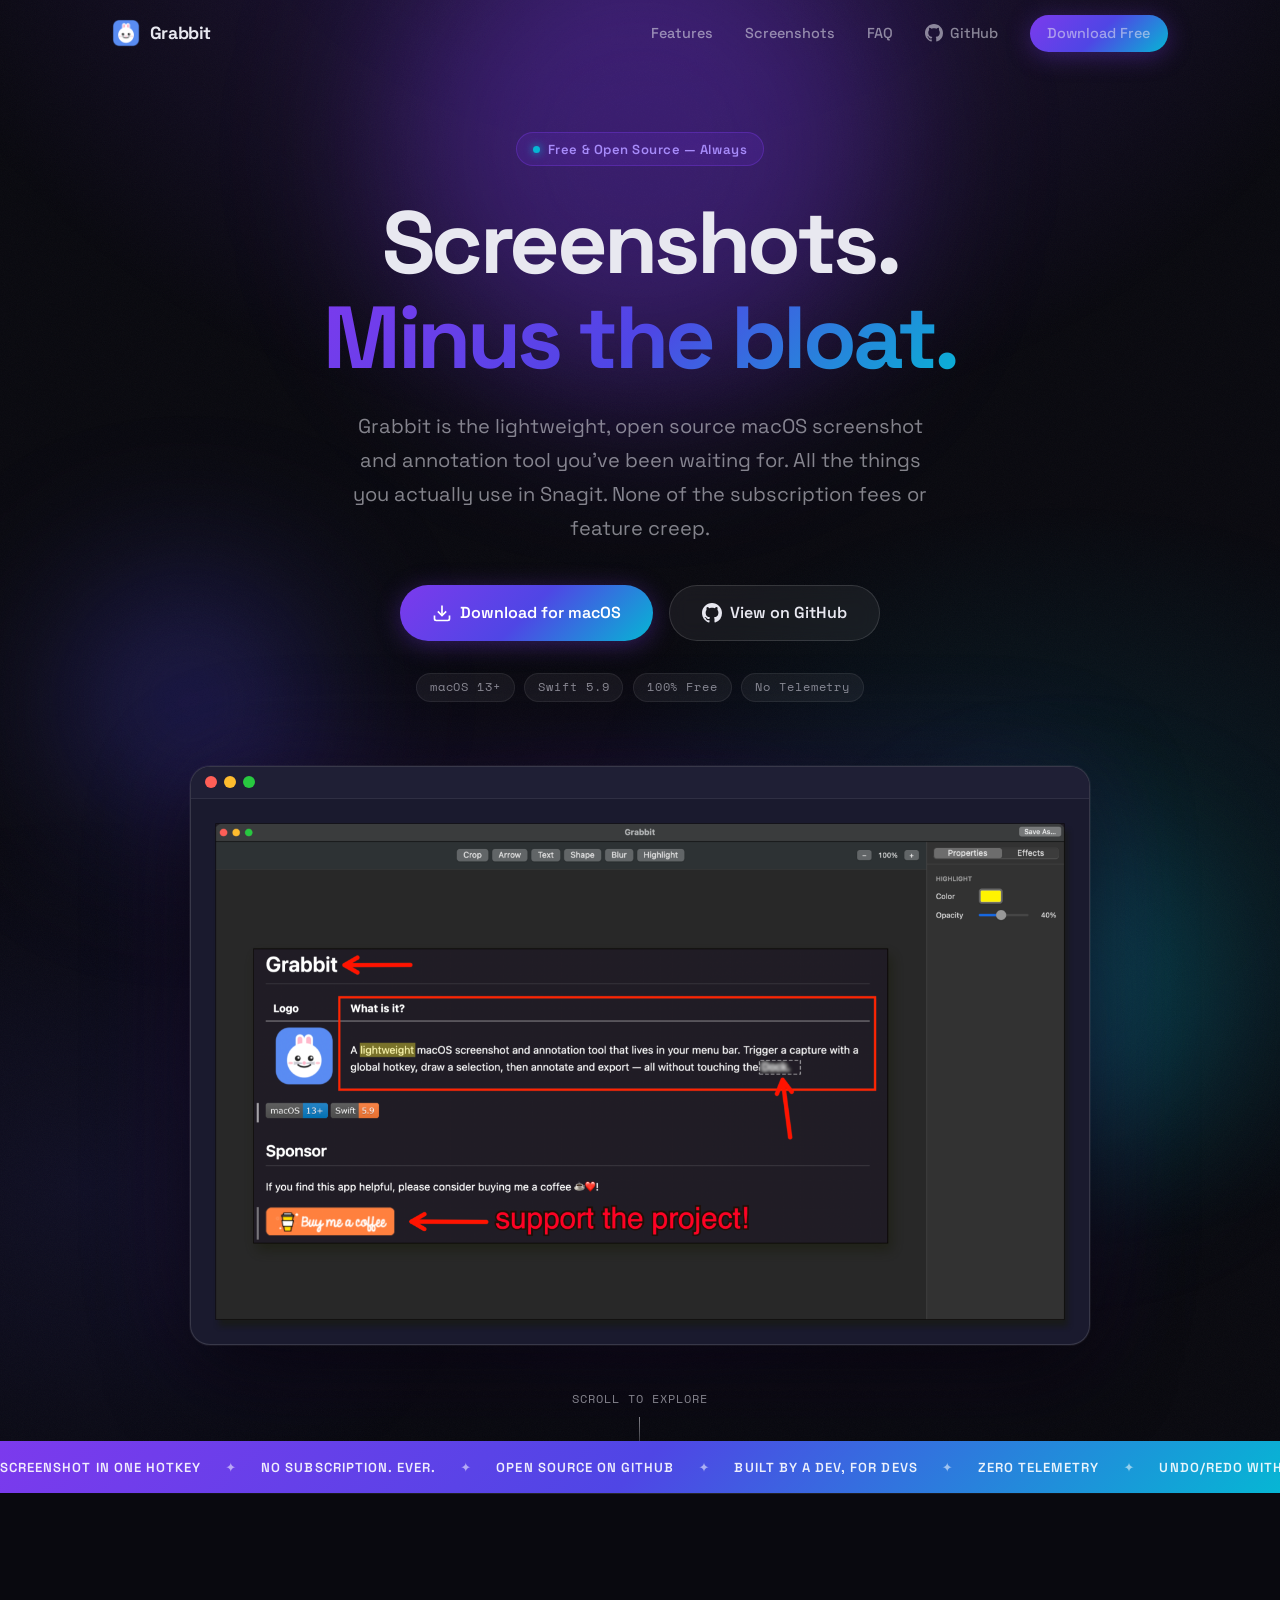
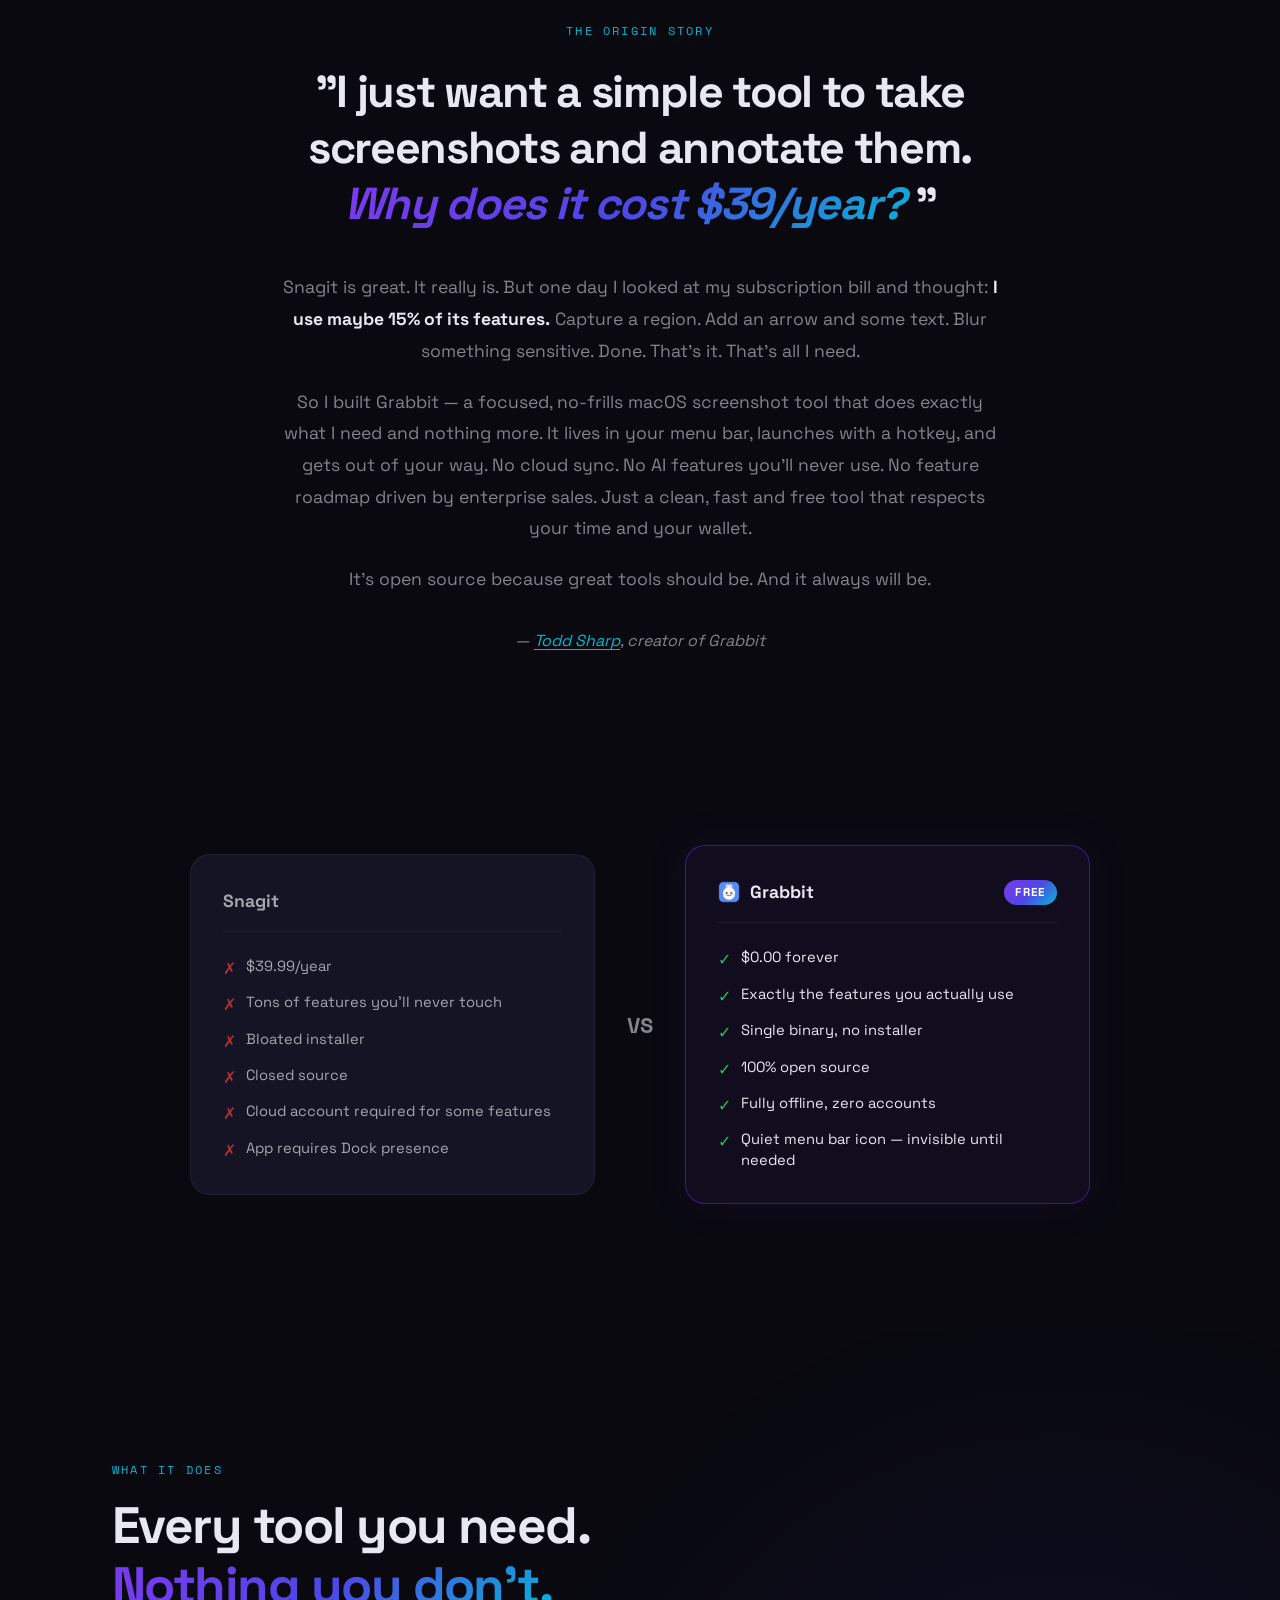
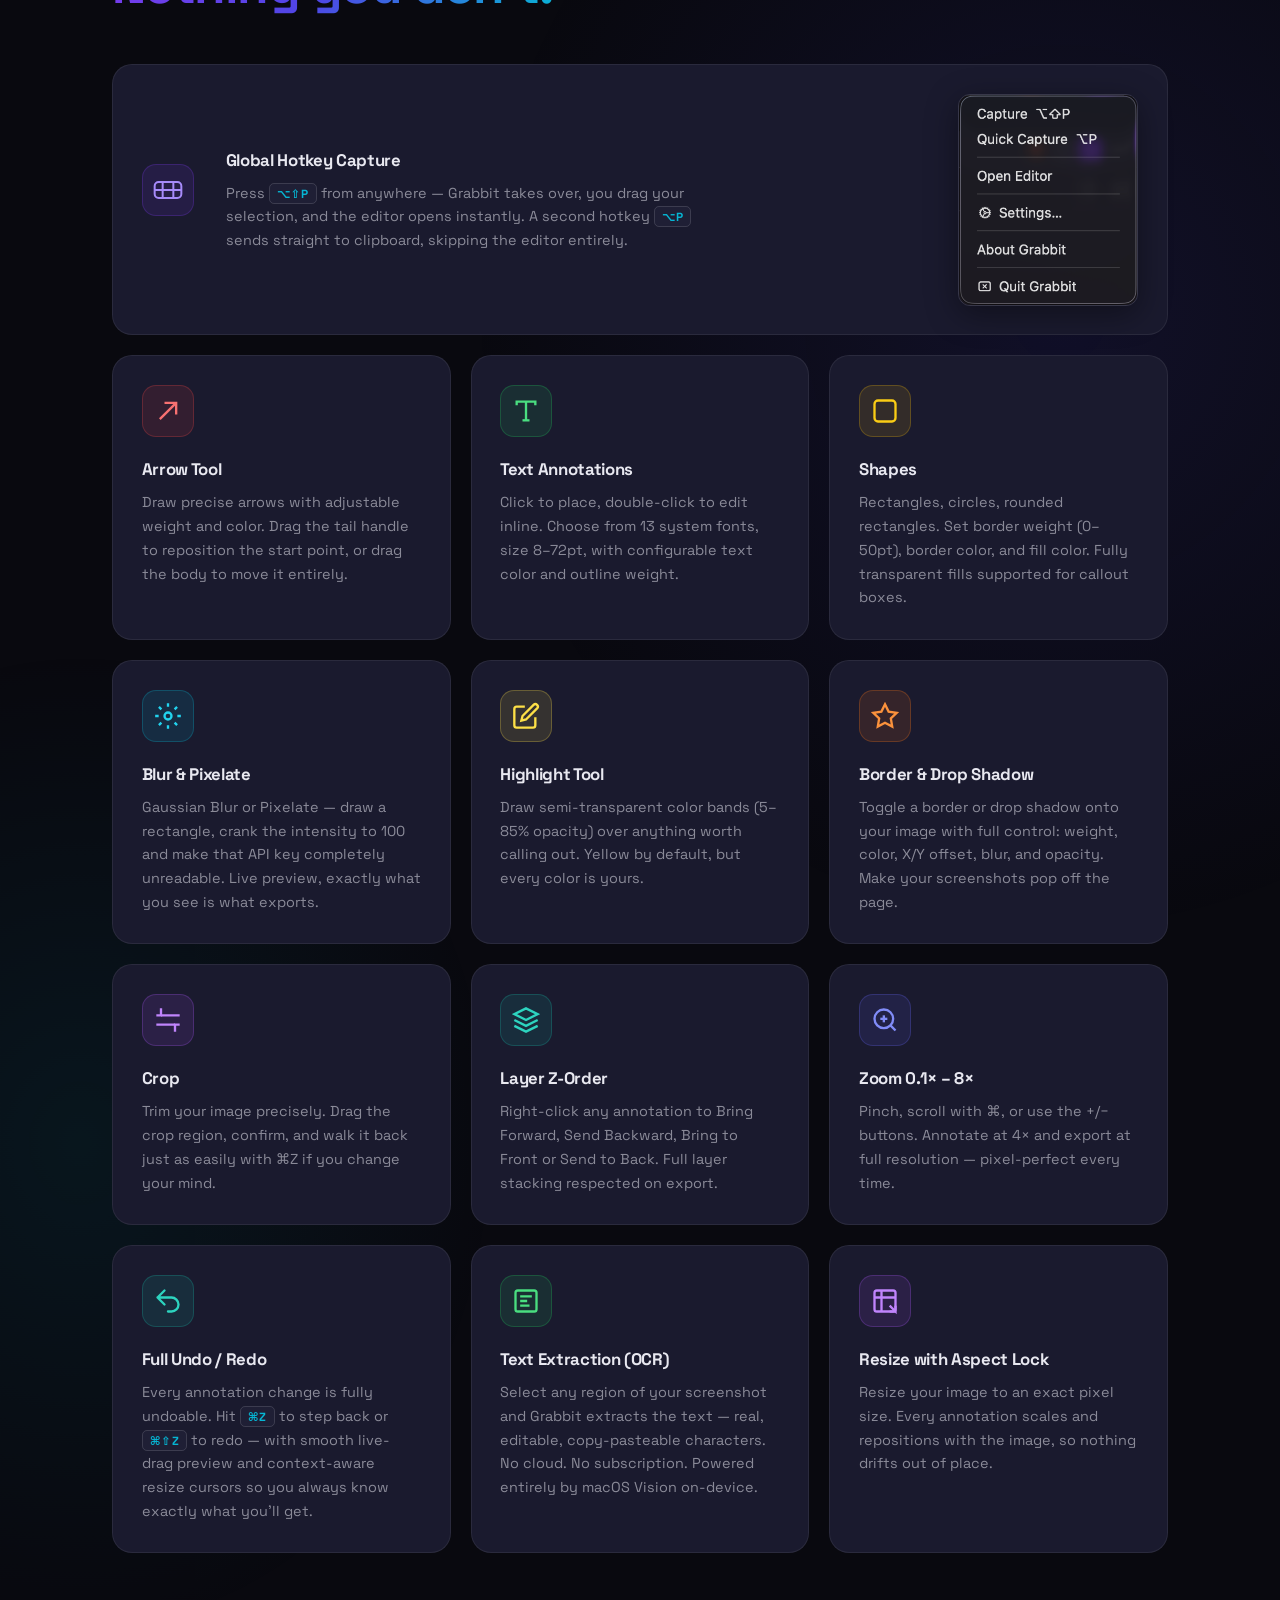
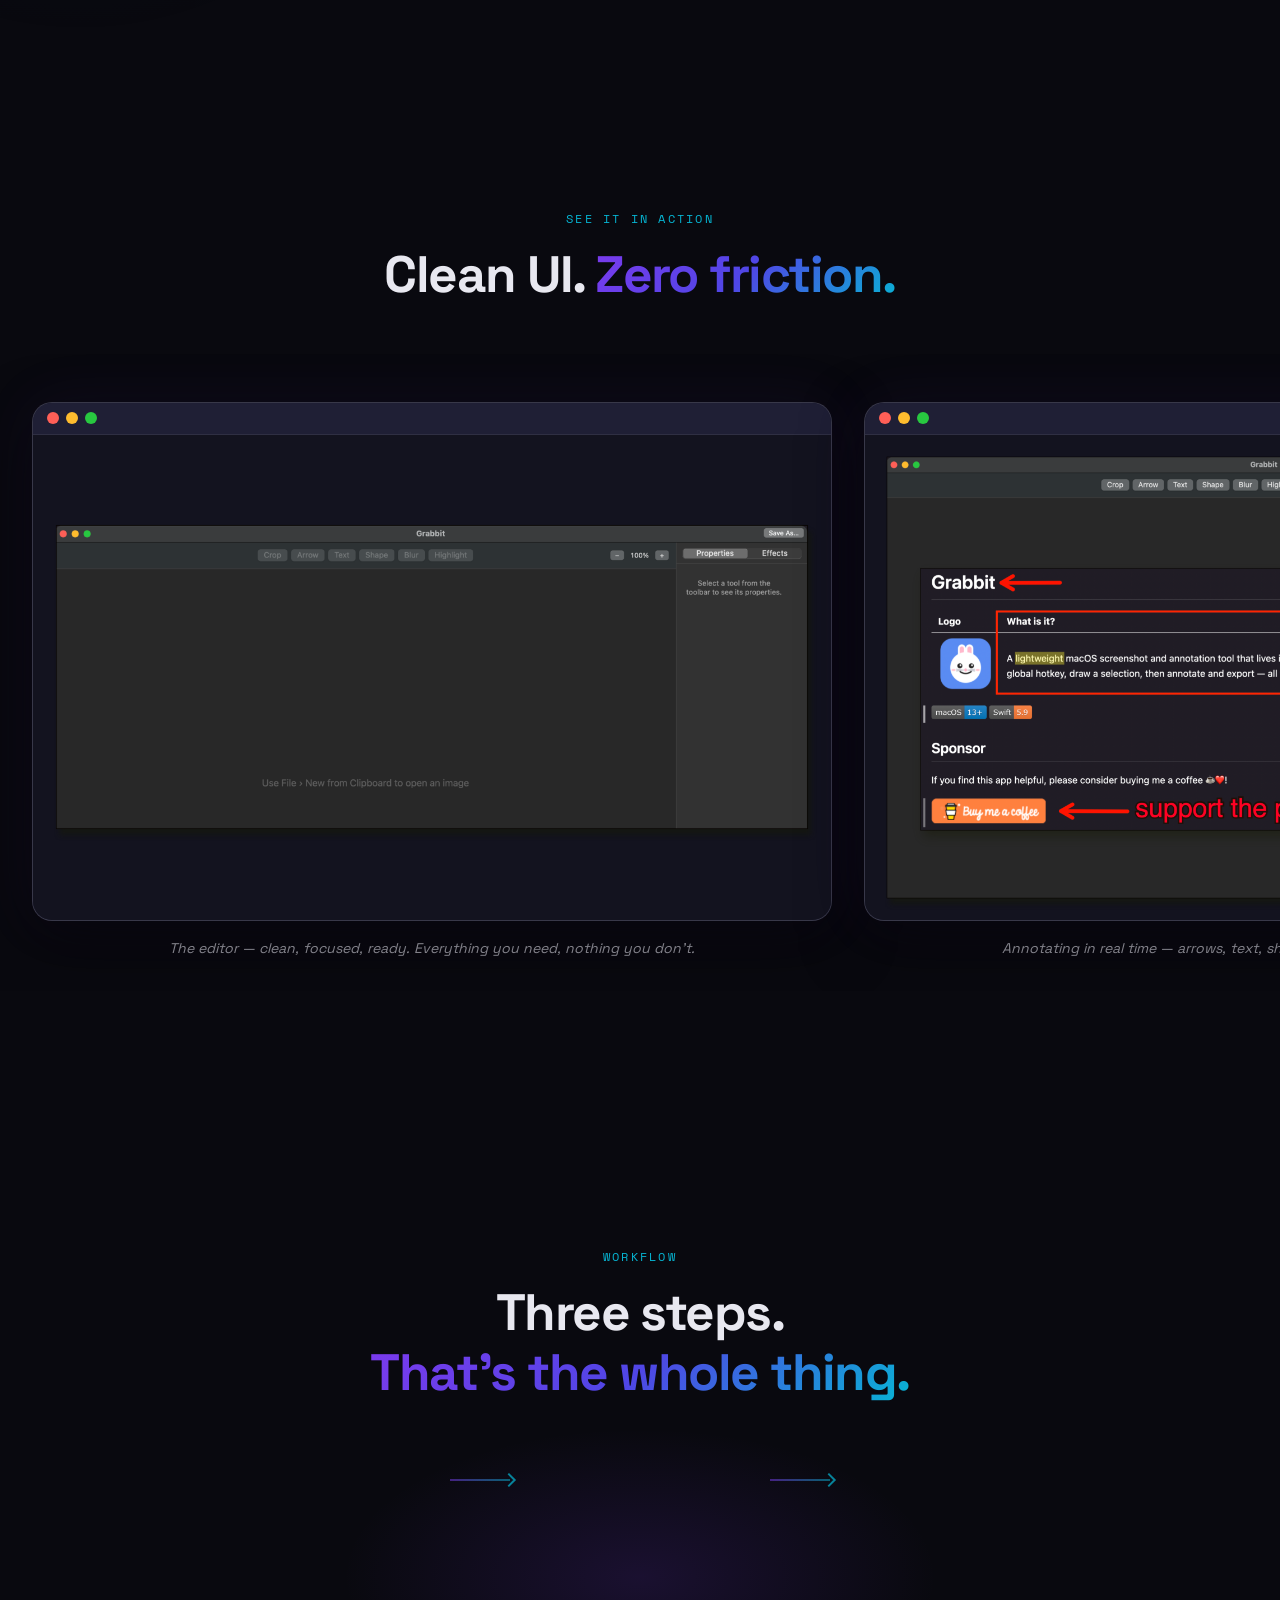
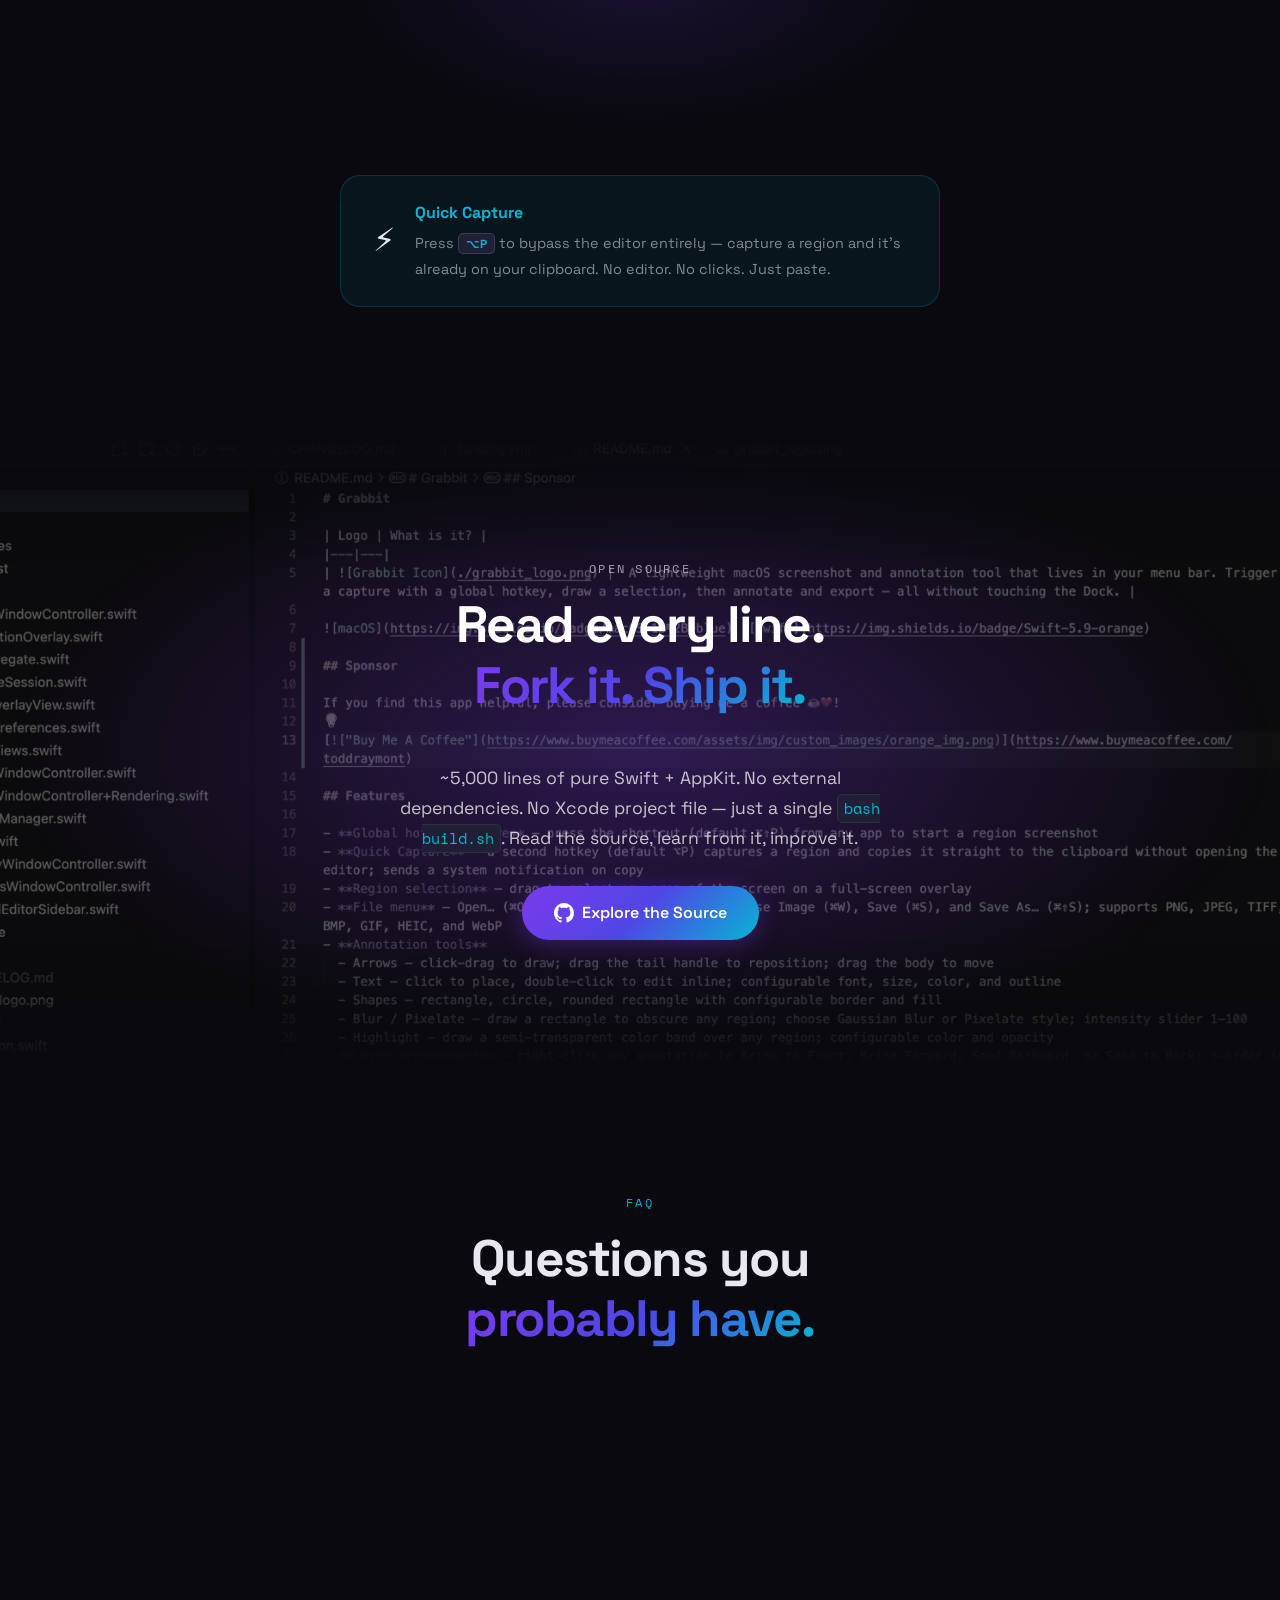
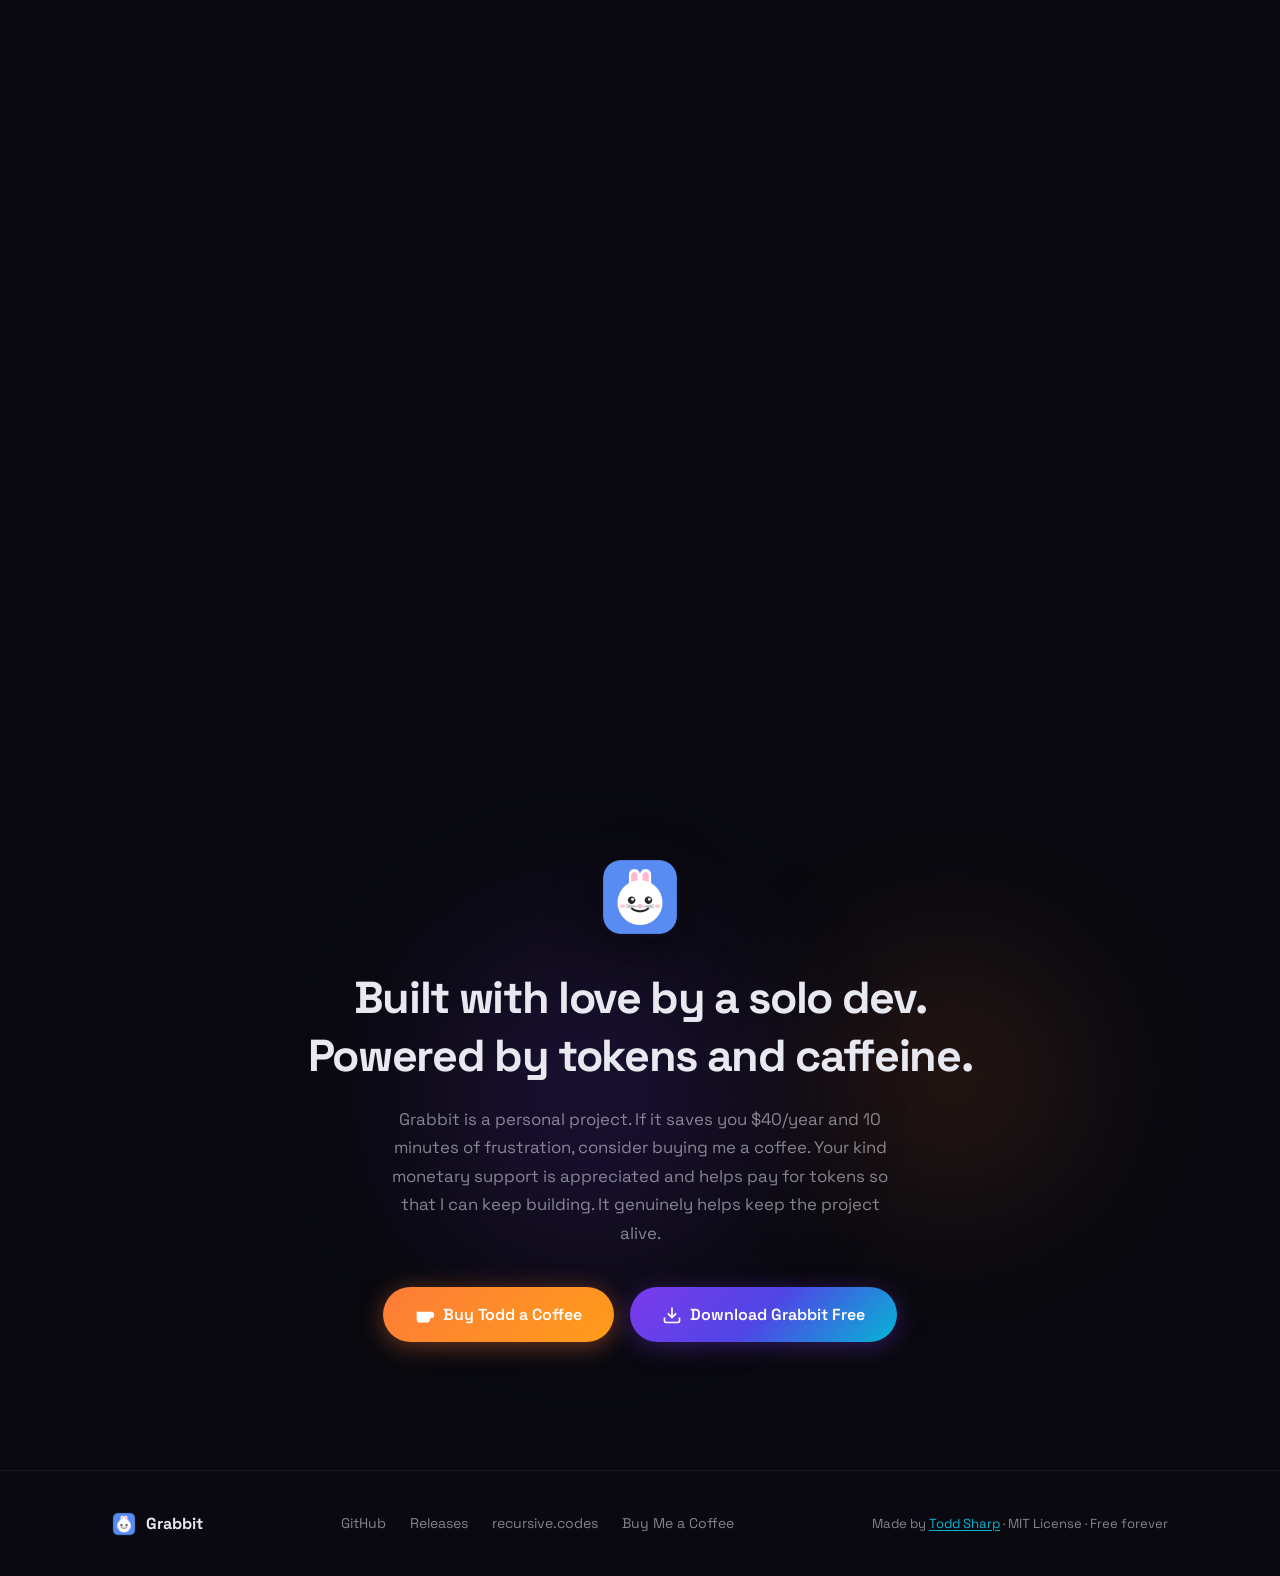
==== commit 7a553ba1: "update based on latest features" ====
--- a/index.html
+++ b/index.html
@@ -325,7 +325,7 @@
         <!-- Undo/Redo -->
         <div class="feature-card" data-anim>
           <div class="feature-icon feature-icon-layers">
-            <svg viewBox="0 0 24 24" fill="none" stroke="currentColor" stroke-width="2" width="28" height="28"><path d="M3 7v6h6"/><path d="M3 13a9 9 0 1 0 2.83-6.36L3 9"/></svg>
+            <svg viewBox="0 0 24 24" fill="none" stroke="currentColor" stroke-width="2" stroke-linecap="round" stroke-linejoin="round" width="28" height="28"><path d="M9 15 3 9m0 0 6-6M3 9h12a6 6 0 0 1 0 12h-3"/></svg>
           </div>
           <h3>Full Undo / Redo</h3>
           <p>Every annotation change is fully undoable. Hit <kbd>⌘Z</kbd> to step back or <kbd>⌘⇧Z</kbd> to redo — with smooth live-drag preview and context-aware resize cursors so you always know exactly what you'll get.</p>
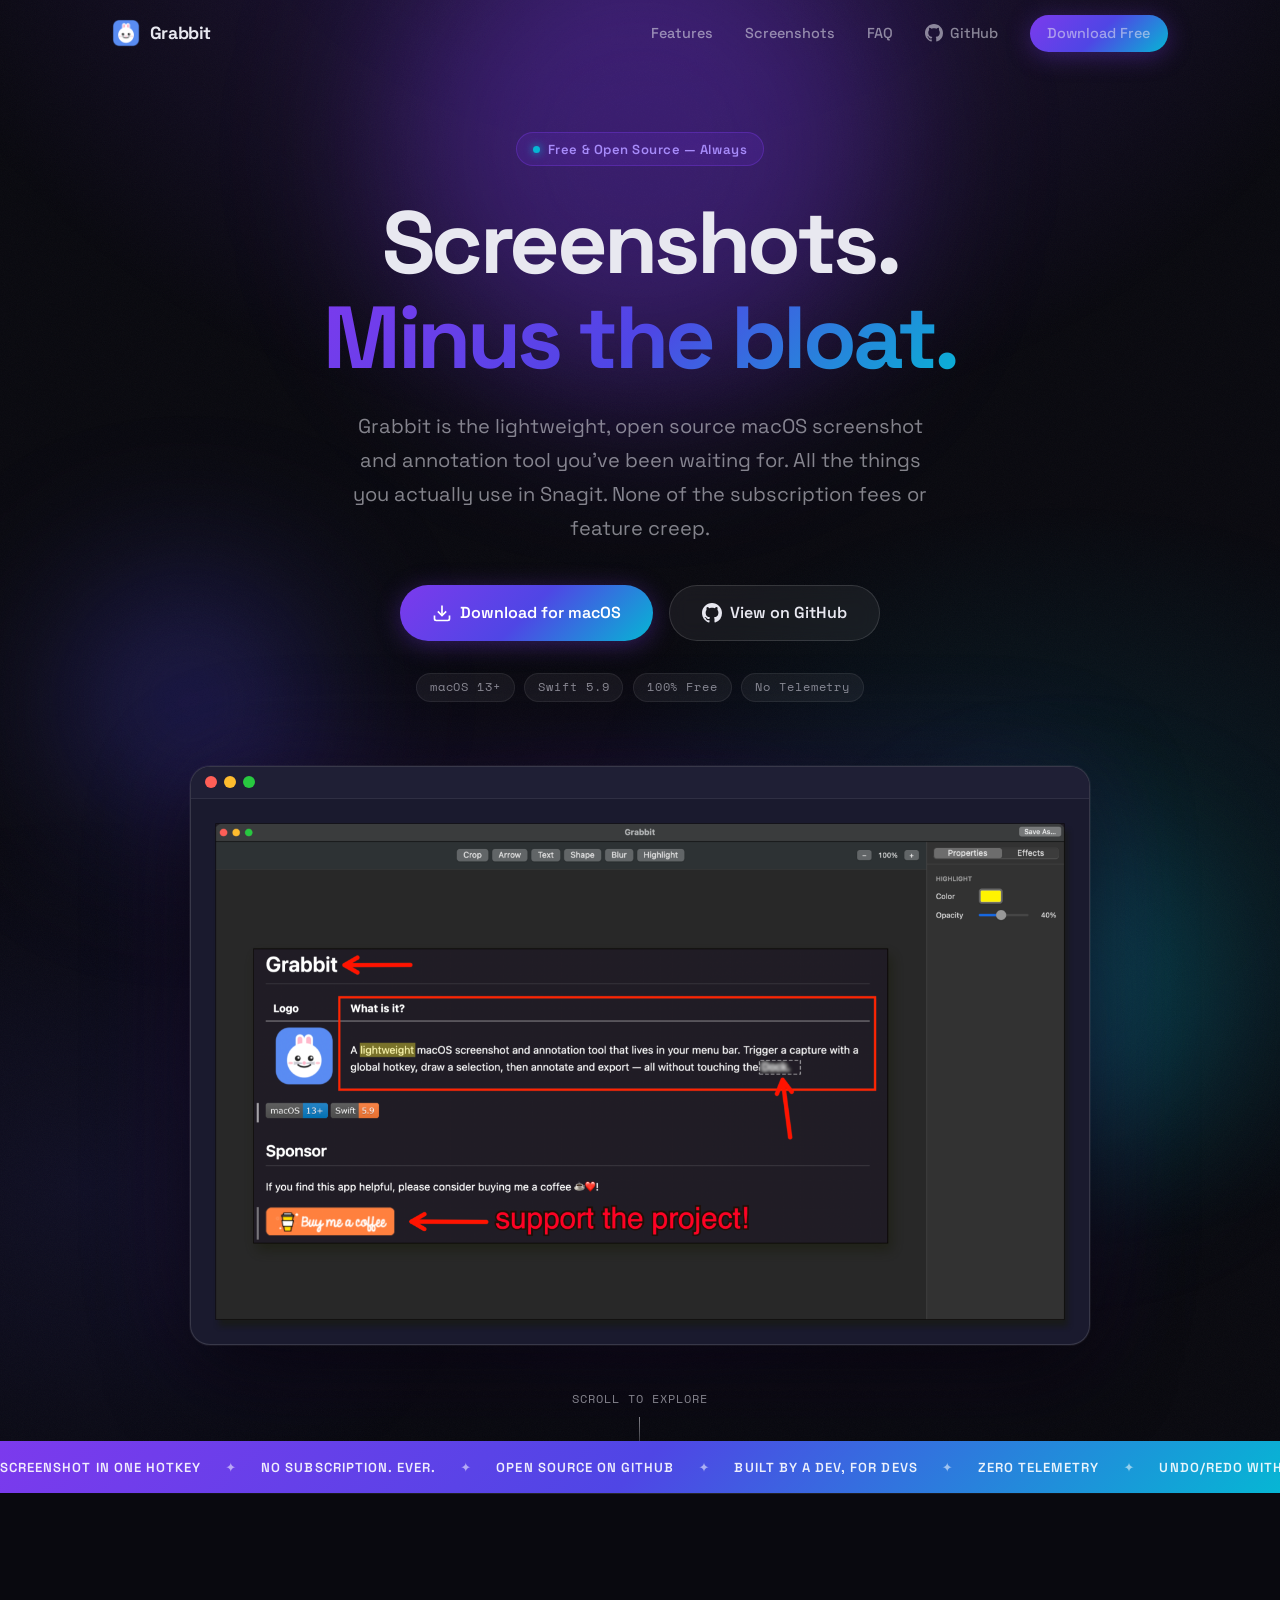
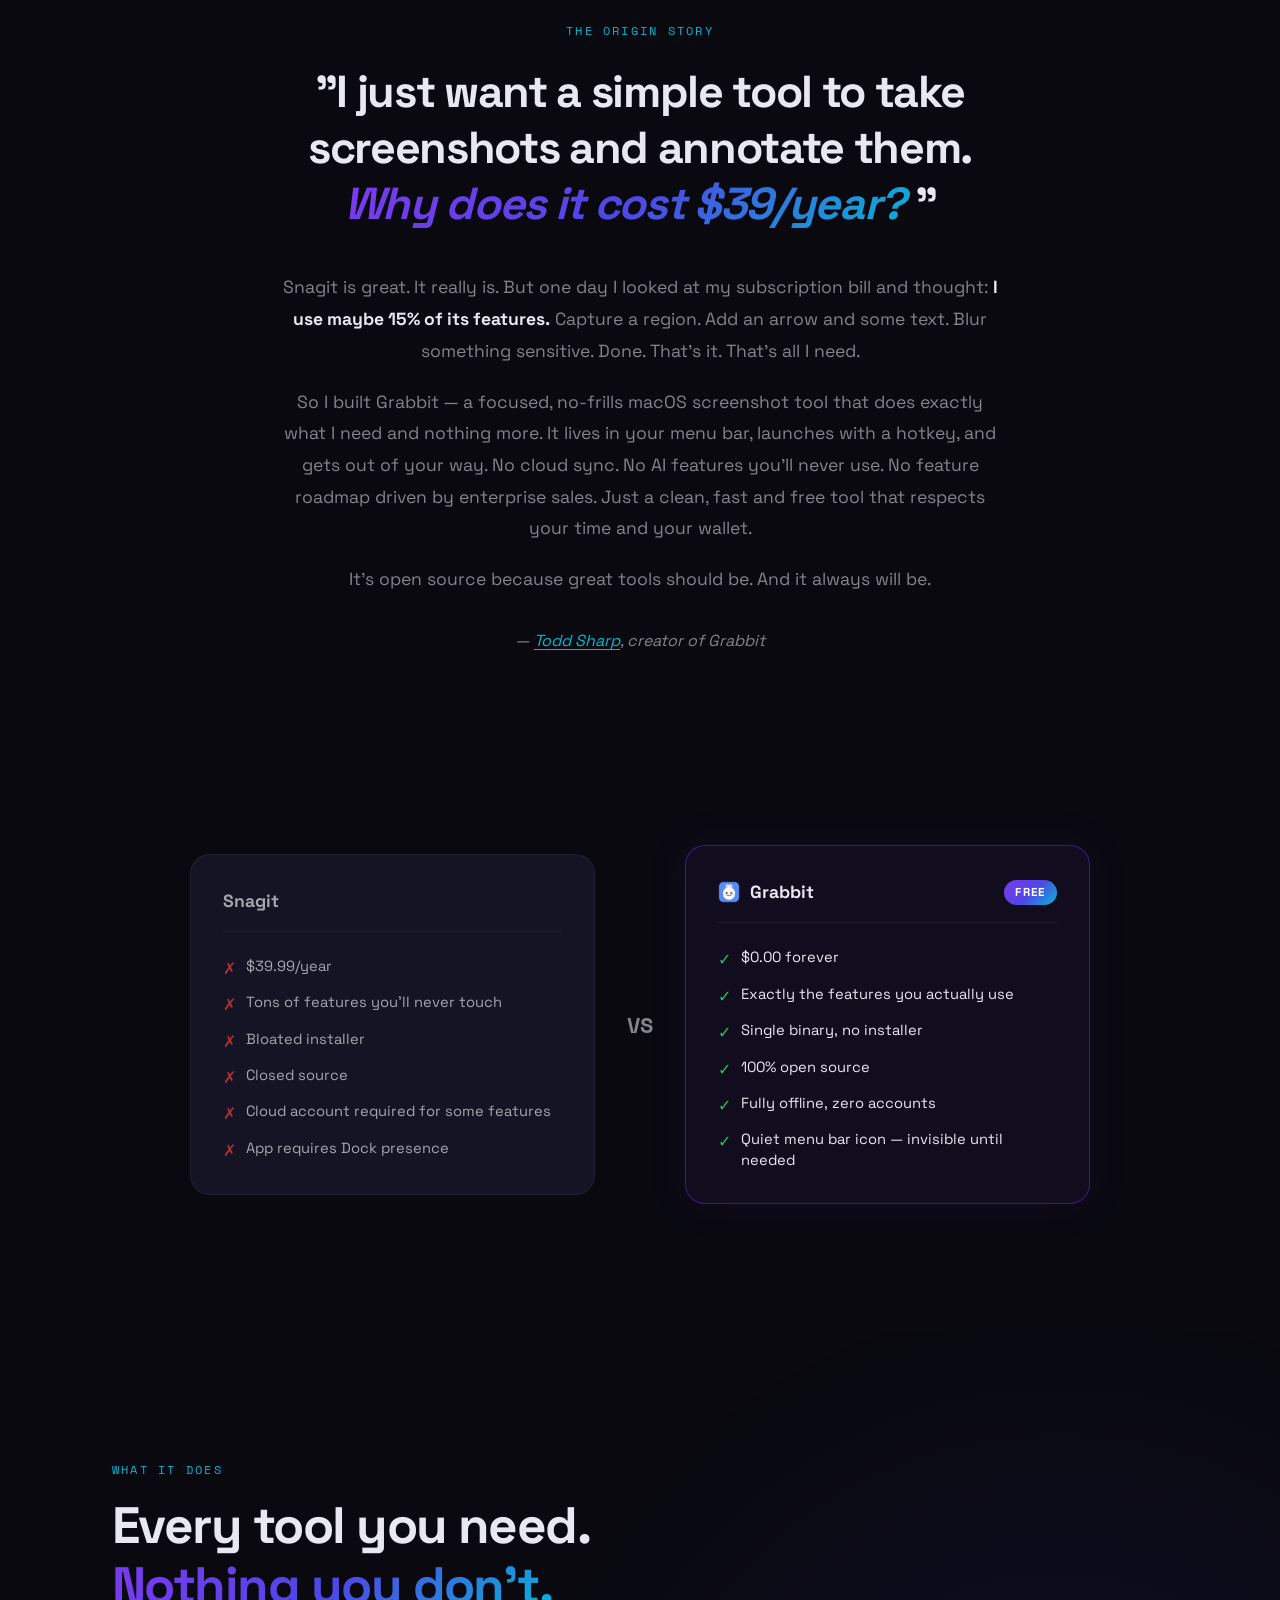
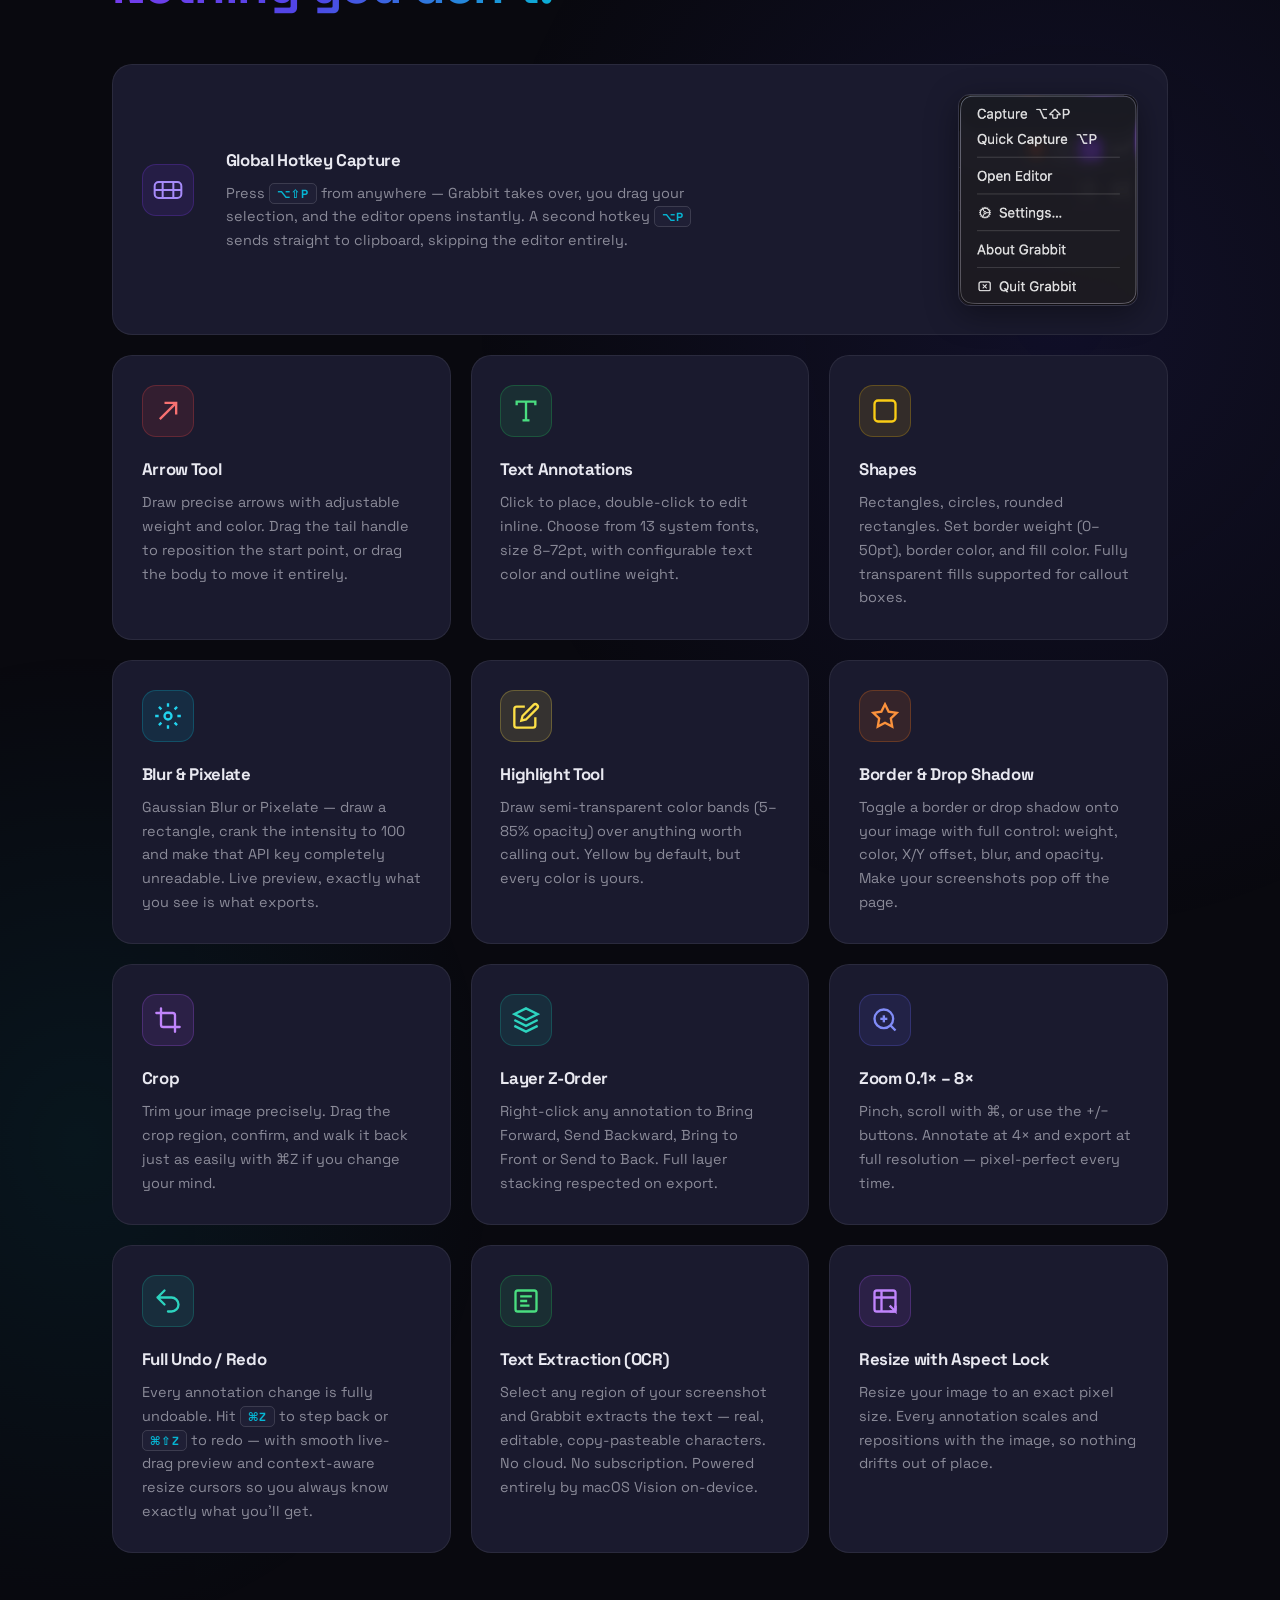
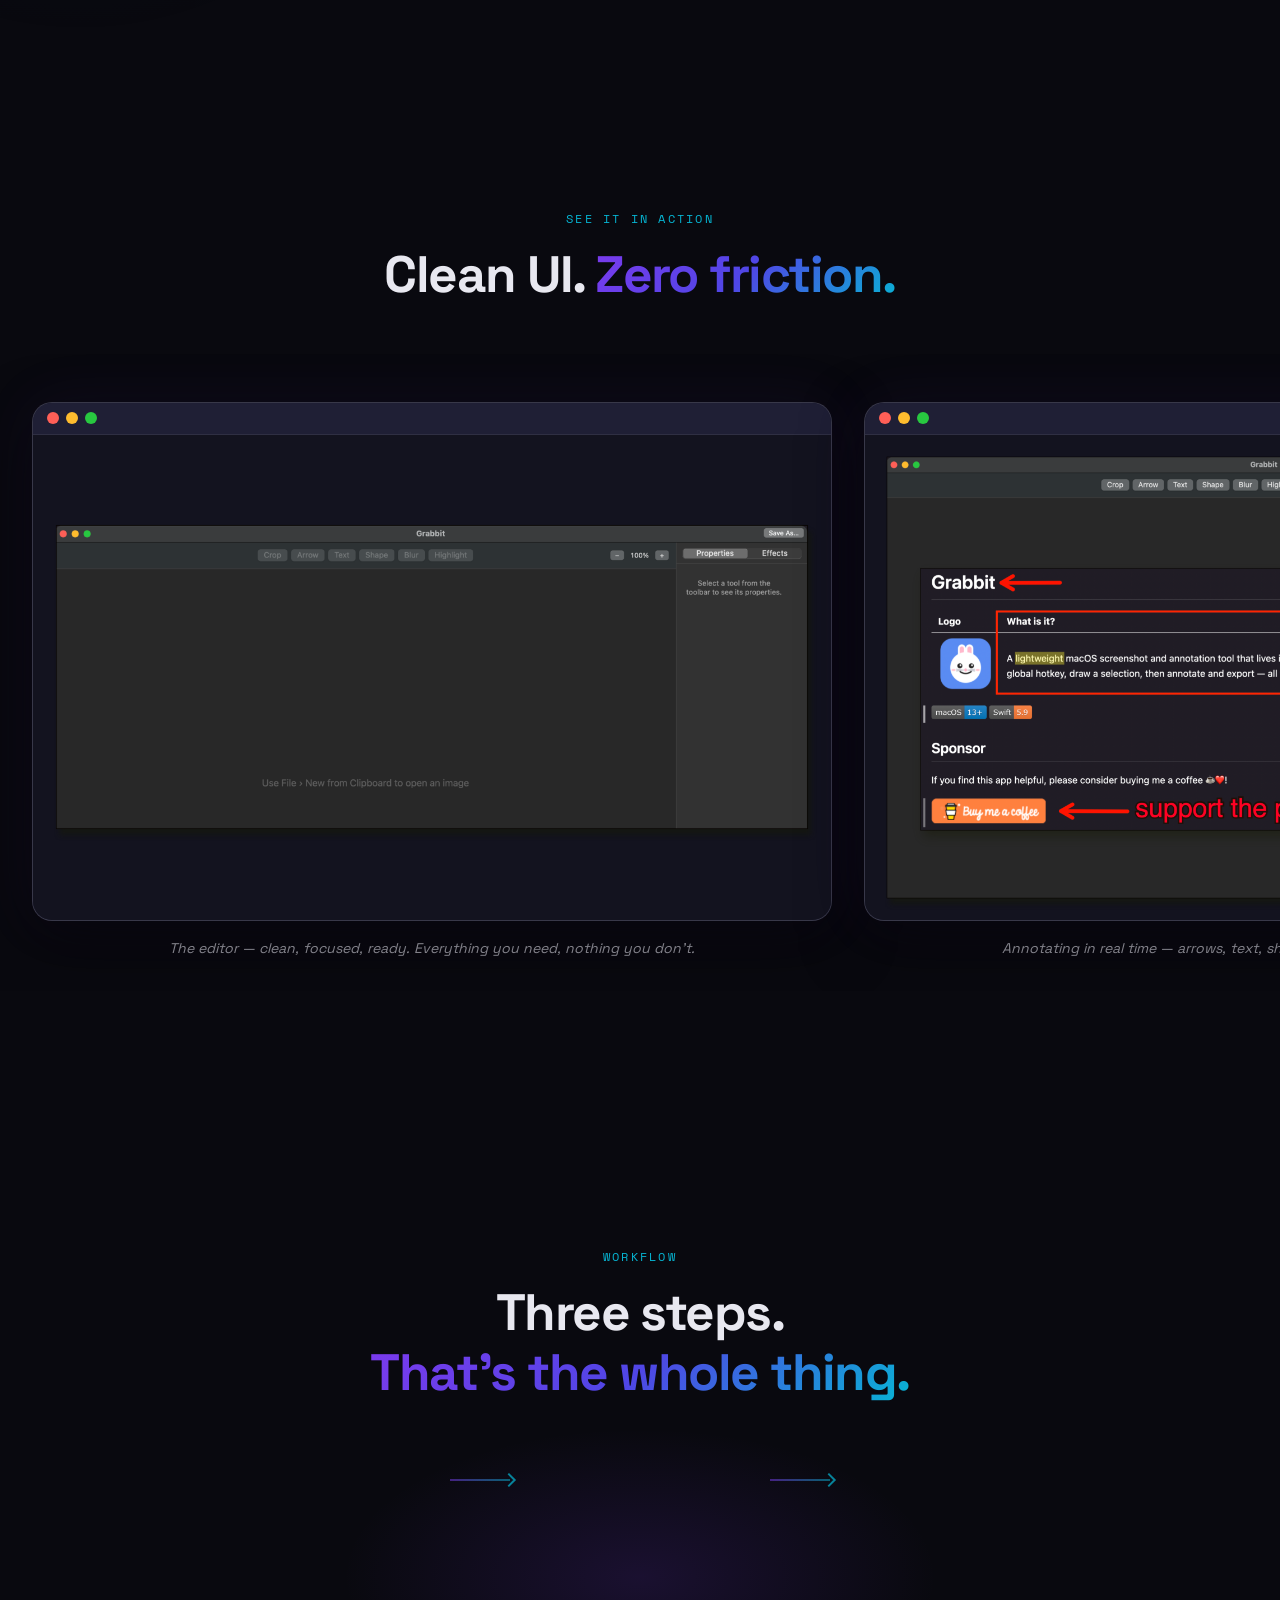
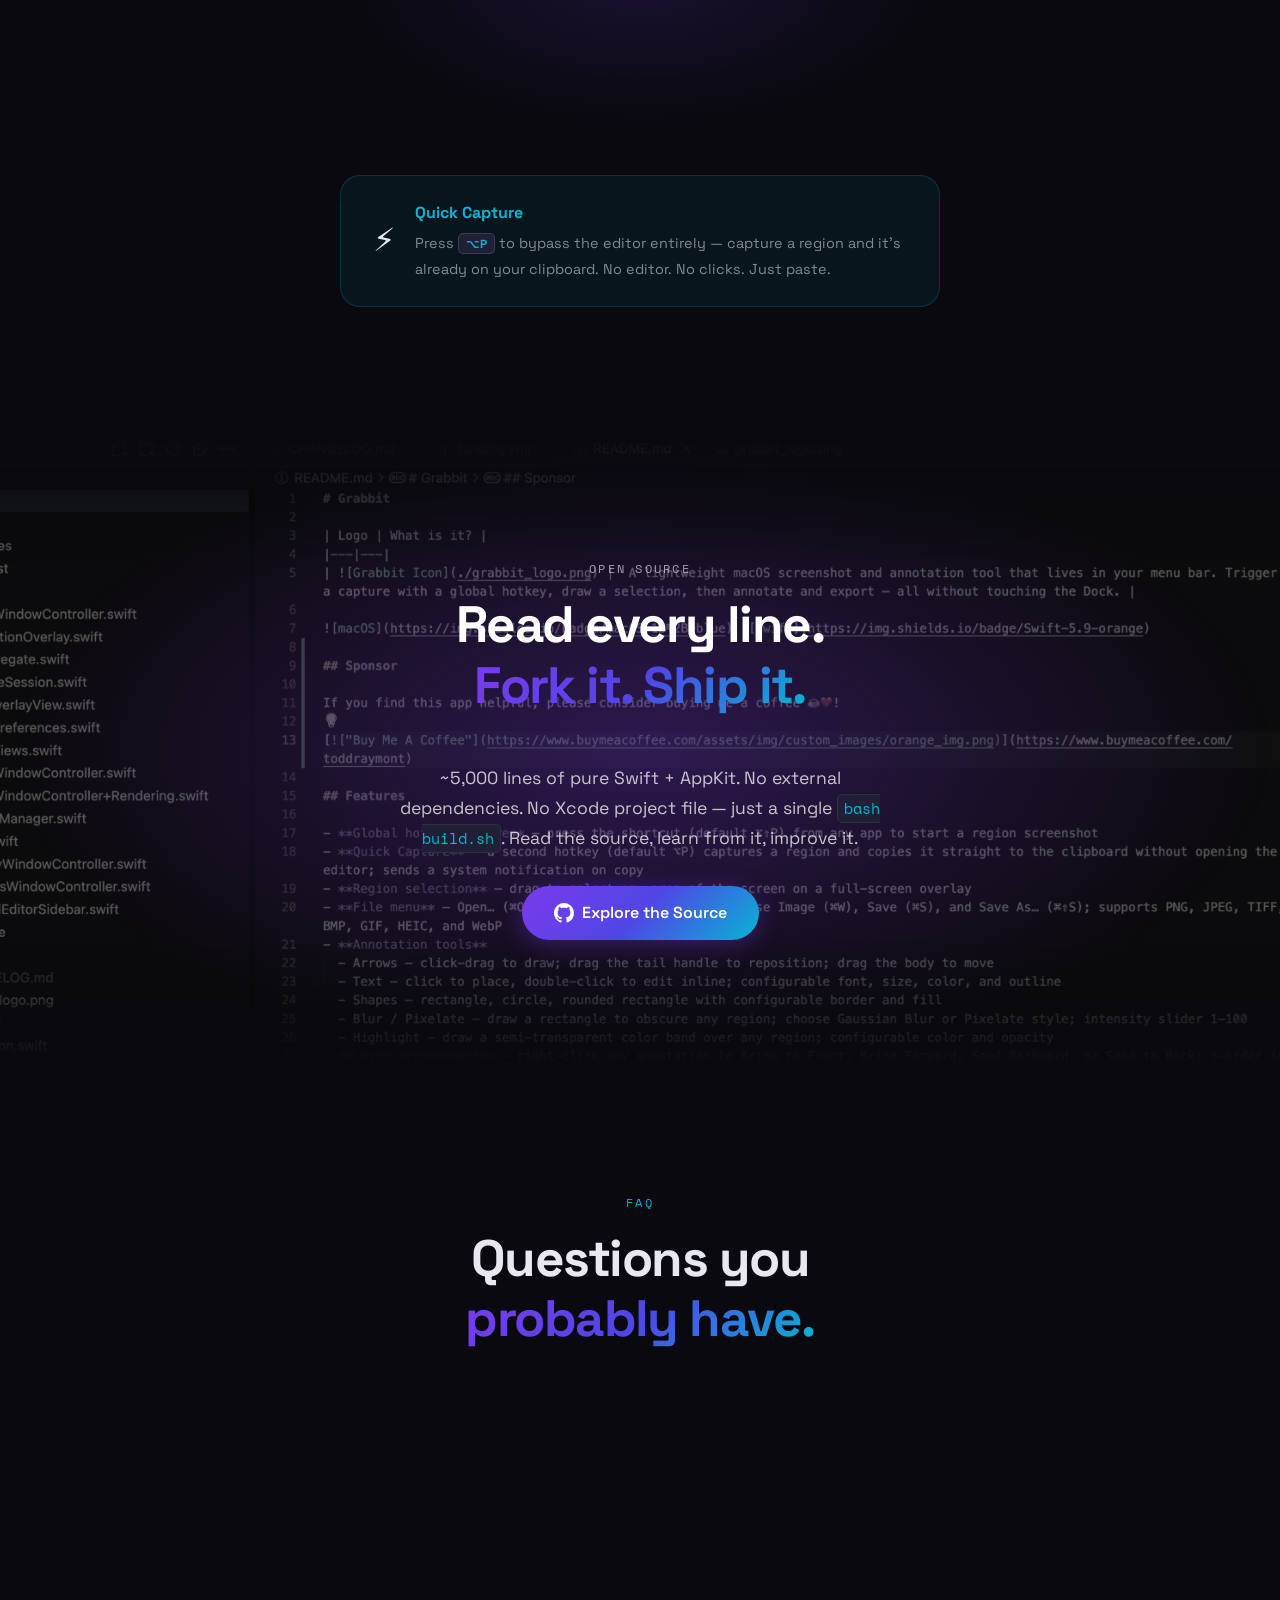
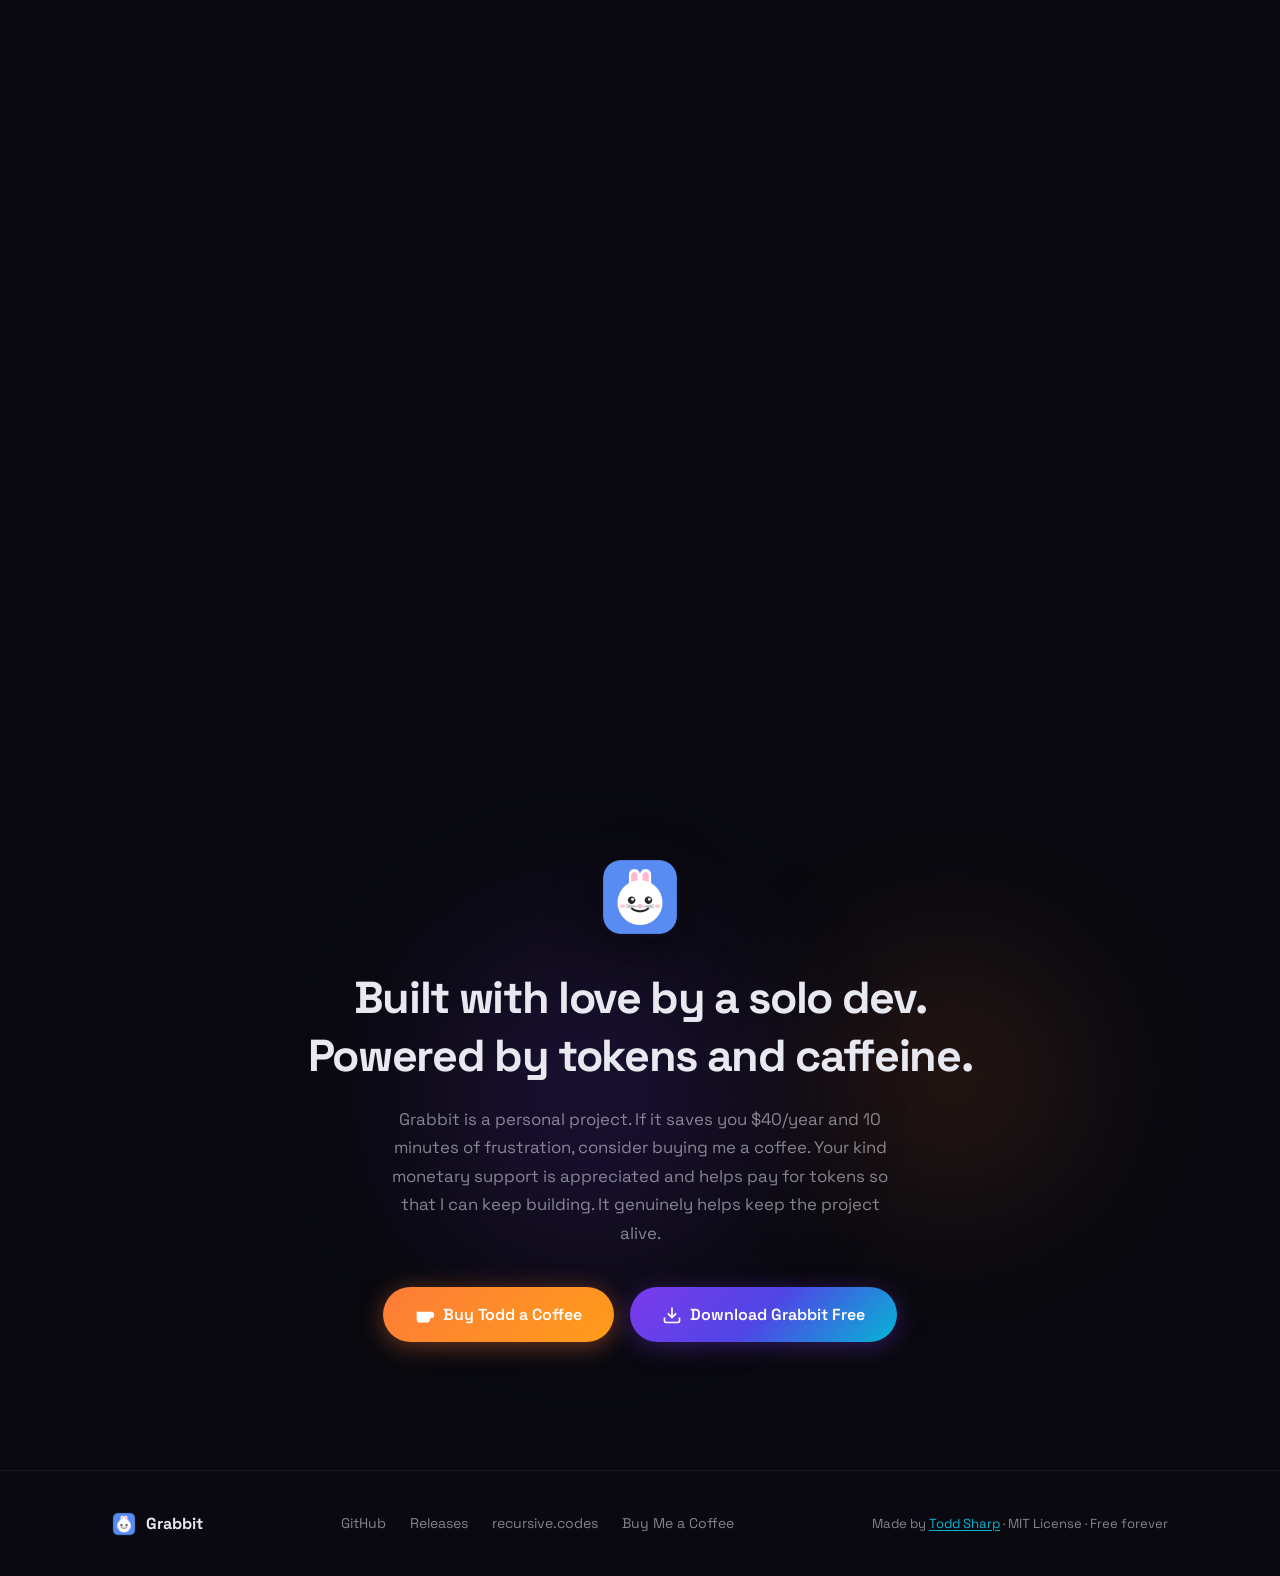
==== commit ab352cbc: "update based on latest features" ====
--- a/index.html
+++ b/index.html
@@ -298,7 +298,7 @@
         <!-- Crop -->
         <div class="feature-card" data-anim>
           <div class="feature-icon feature-icon-crop">
-            <svg viewBox="0 0 24 24" fill="none" stroke="currentColor" stroke-width="2" width="28" height="28"><polyline points="6 2 6 8 2 8"/><polyline points="18 22 18 16 22 16"/><path d="M6 8H22M2 16H18"/></svg>
+            <svg viewBox="0 0 24 24" fill="none" stroke="currentColor" stroke-width="2" stroke-linecap="round" stroke-linejoin="round" width="28" height="28"><path d="M6 2v14a2 2 0 0 0 2 2h14"/><path d="M18 22V8a2 2 0 0 0-2-2H2"/></svg>
           </div>
           <h3>Crop</h3>
           <p>Trim your image precisely. Drag the crop region, confirm, and walk it back just as easily with ⌘Z if you change your mind.</p>
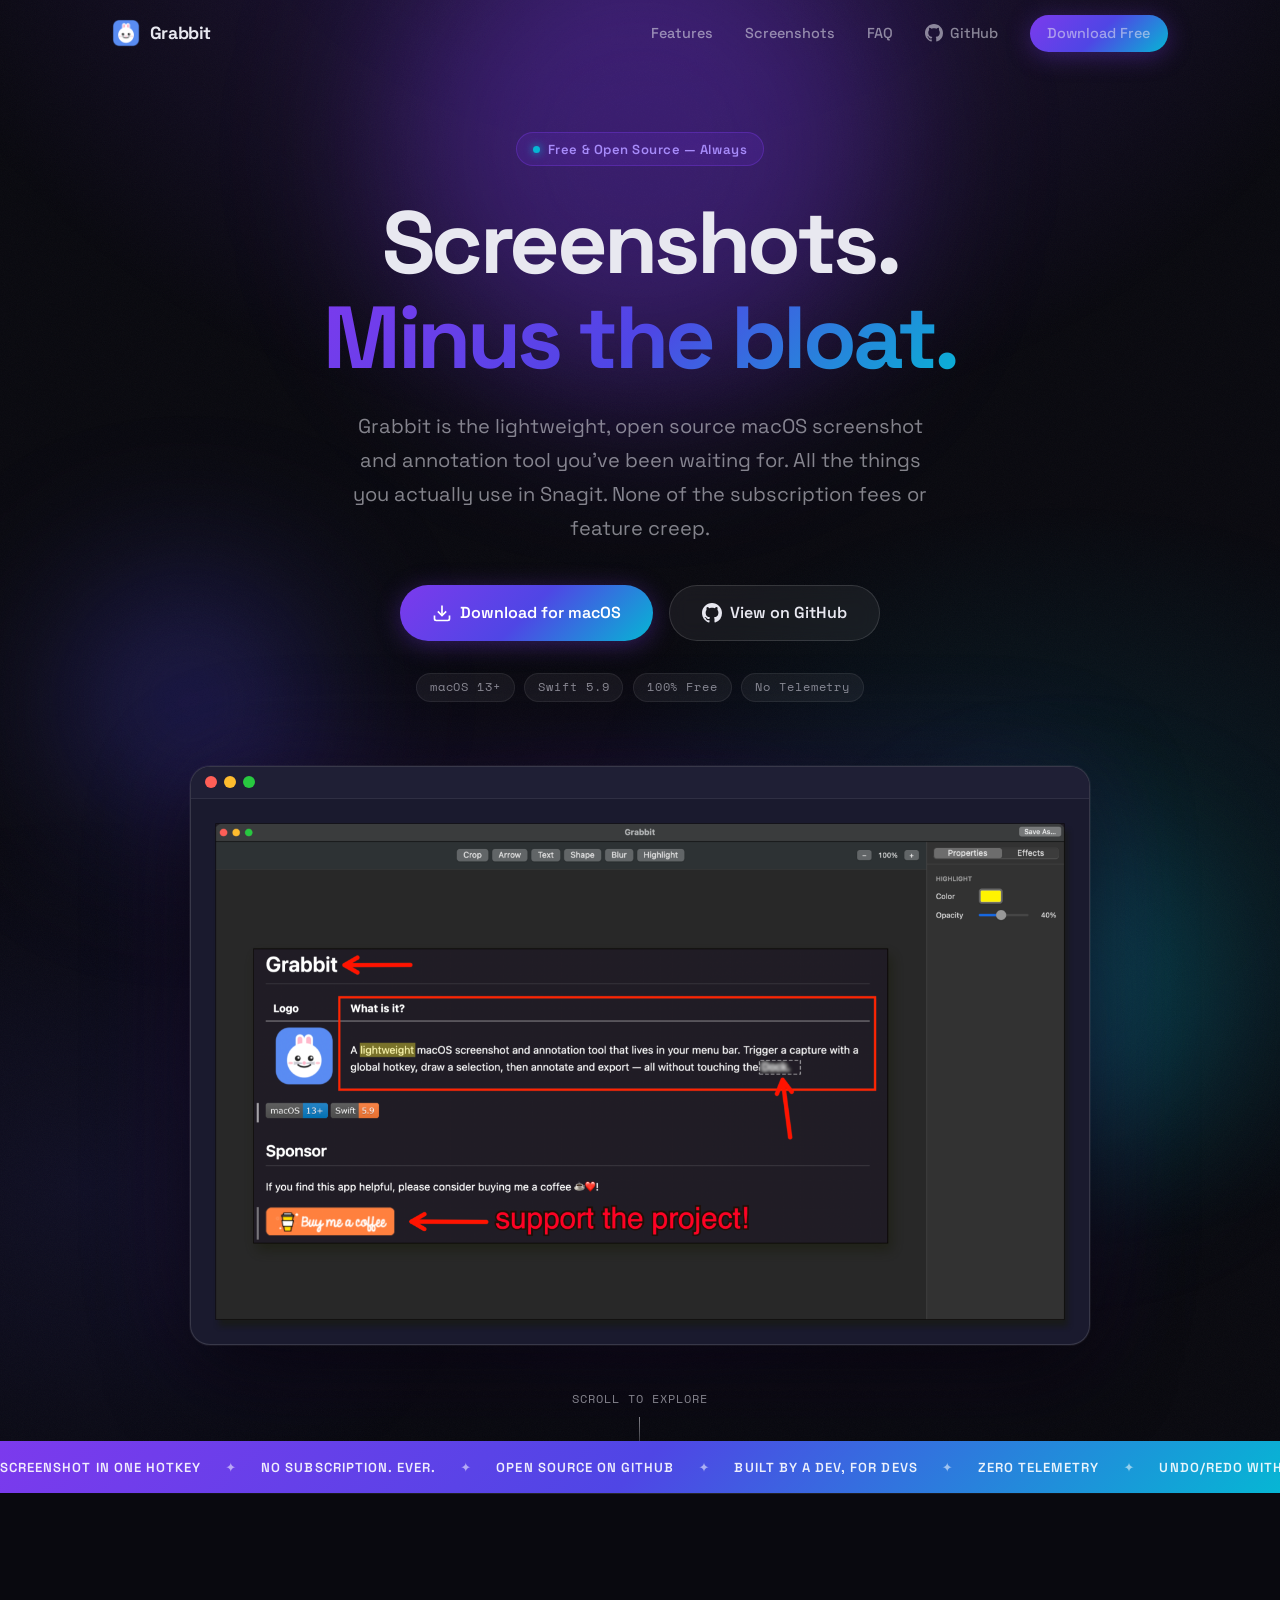
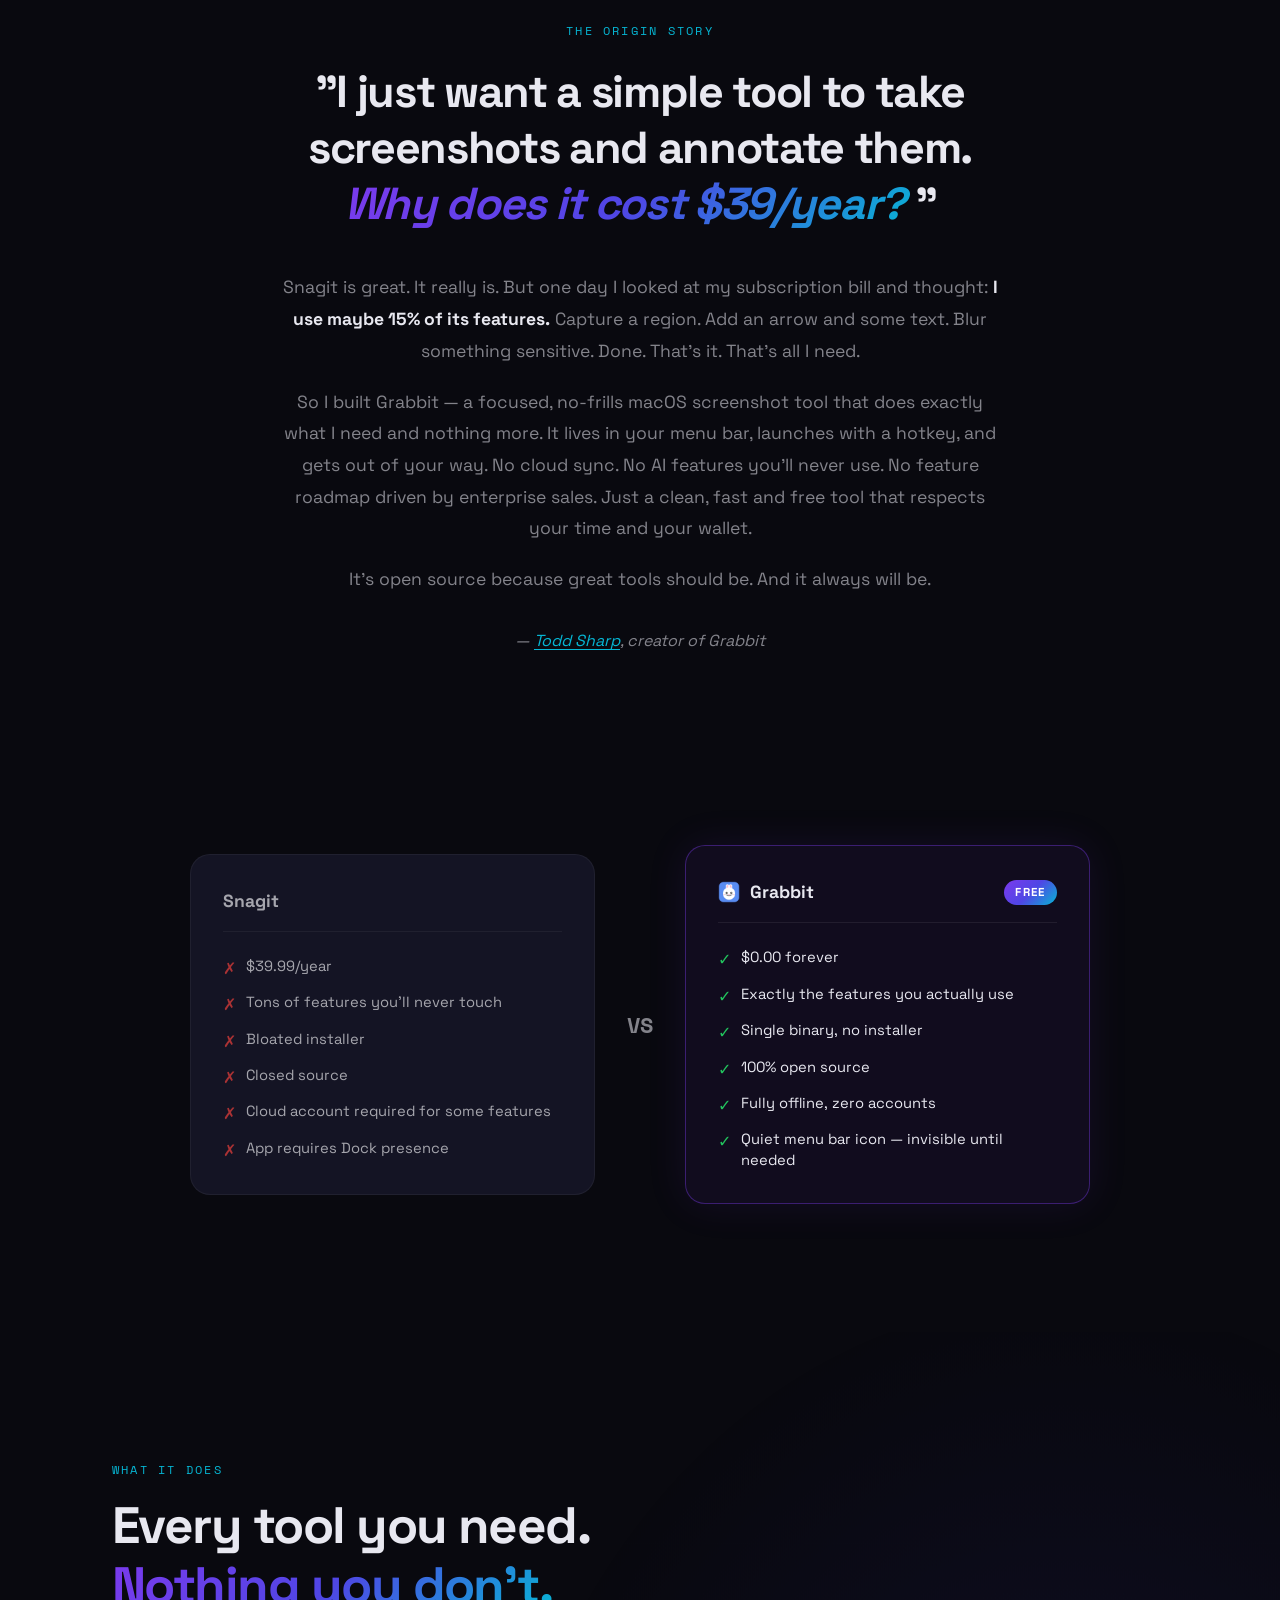
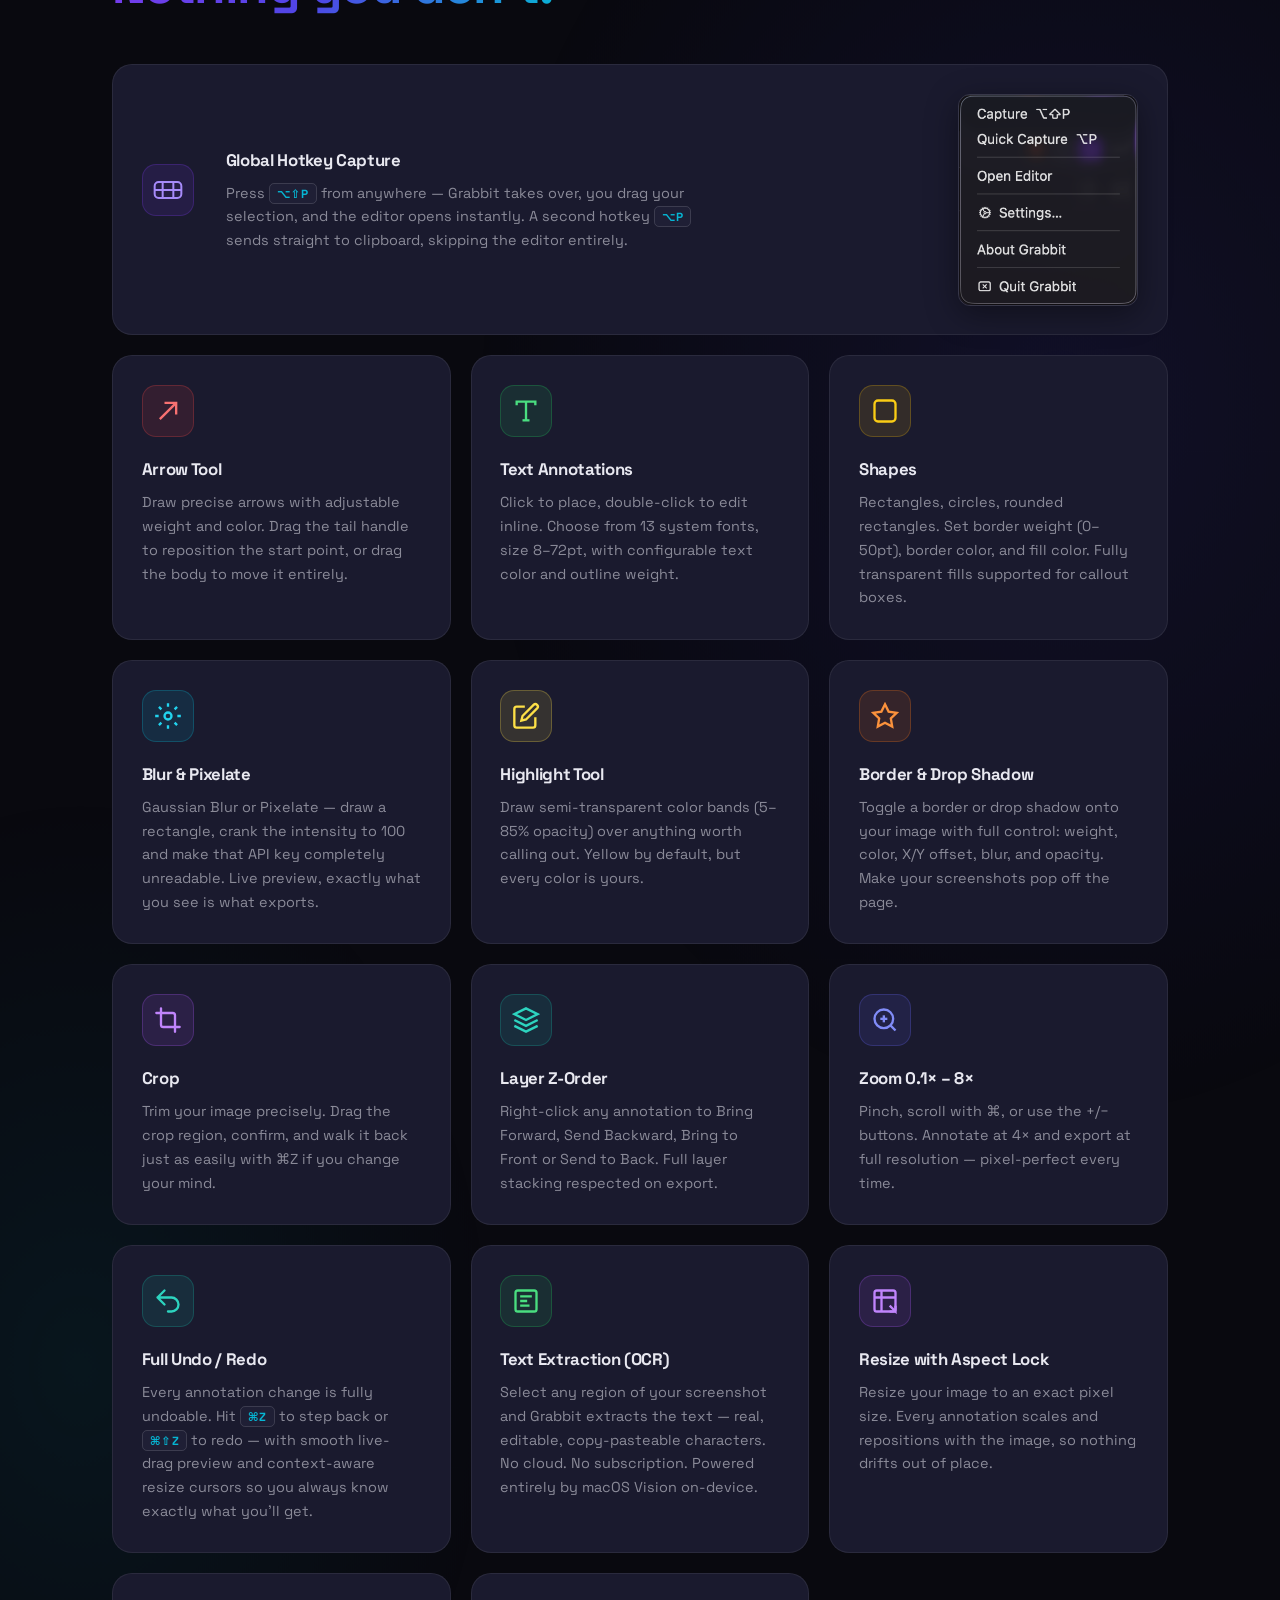
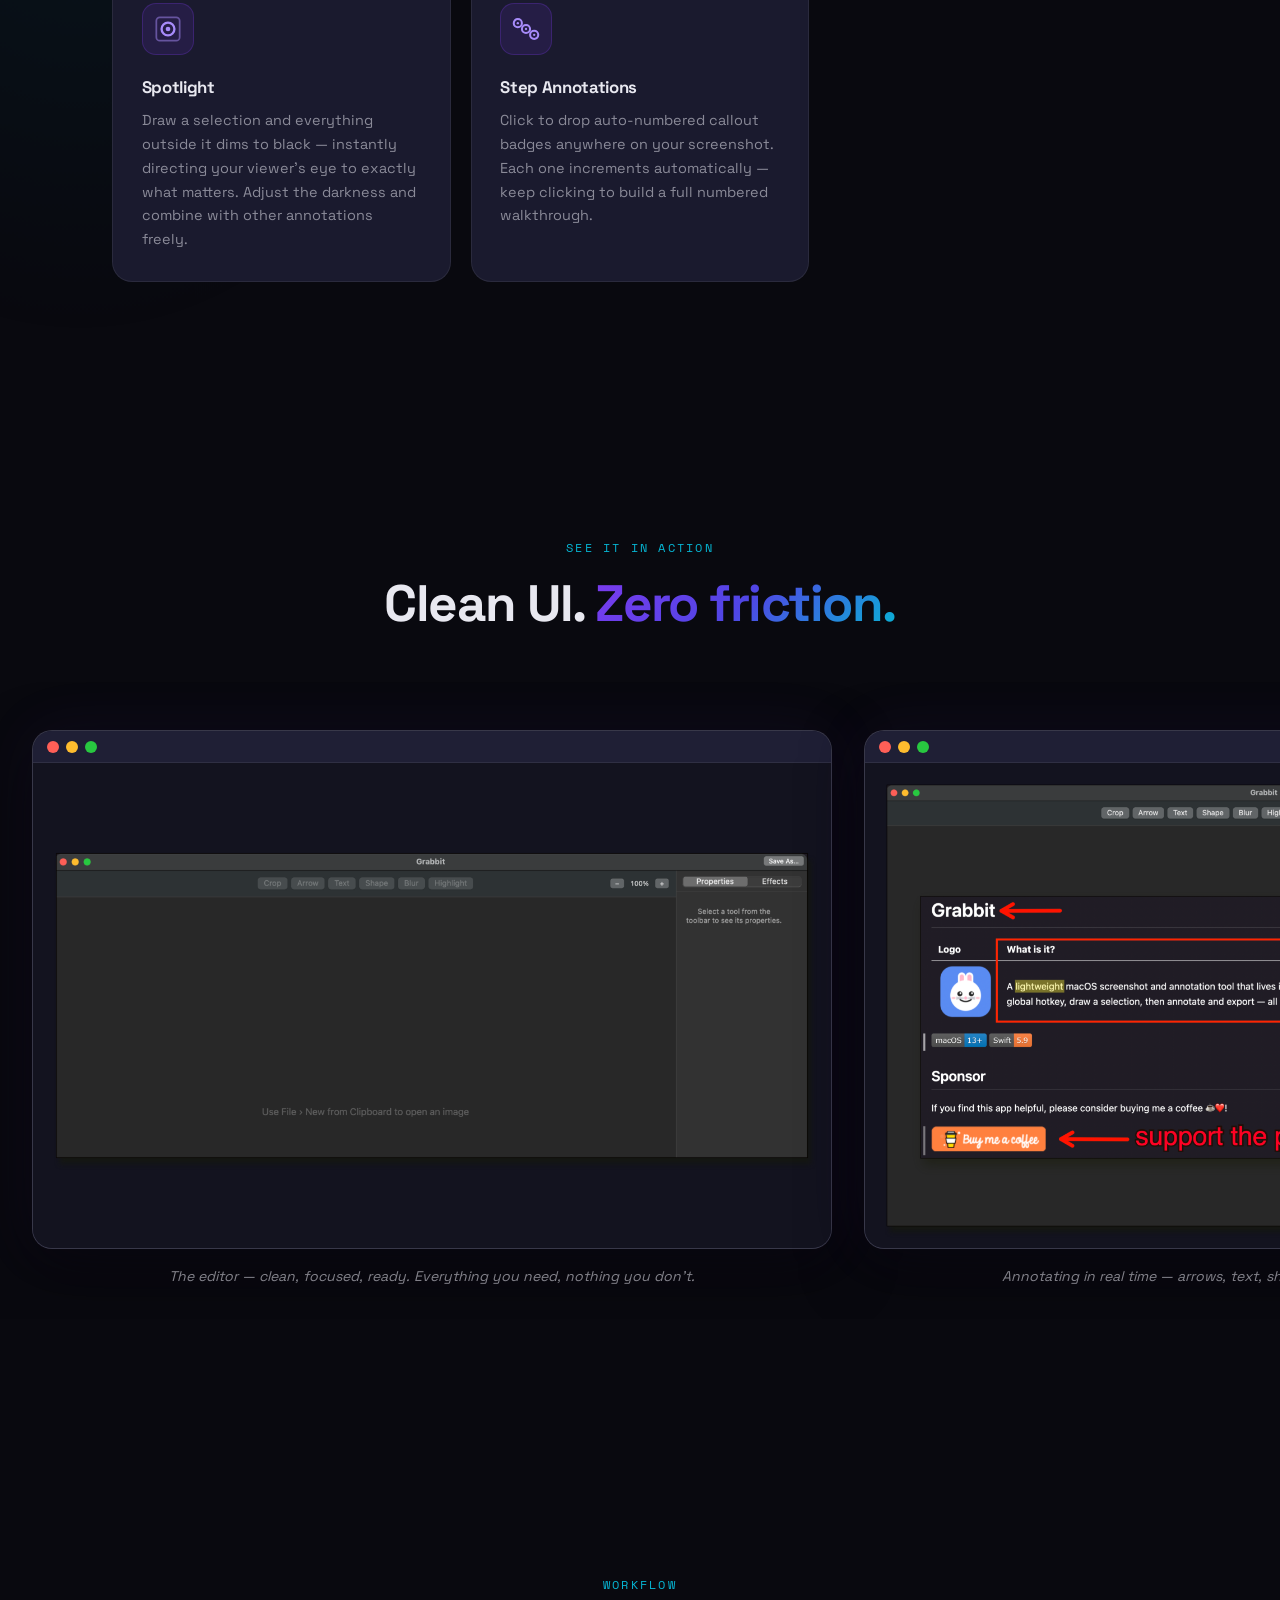
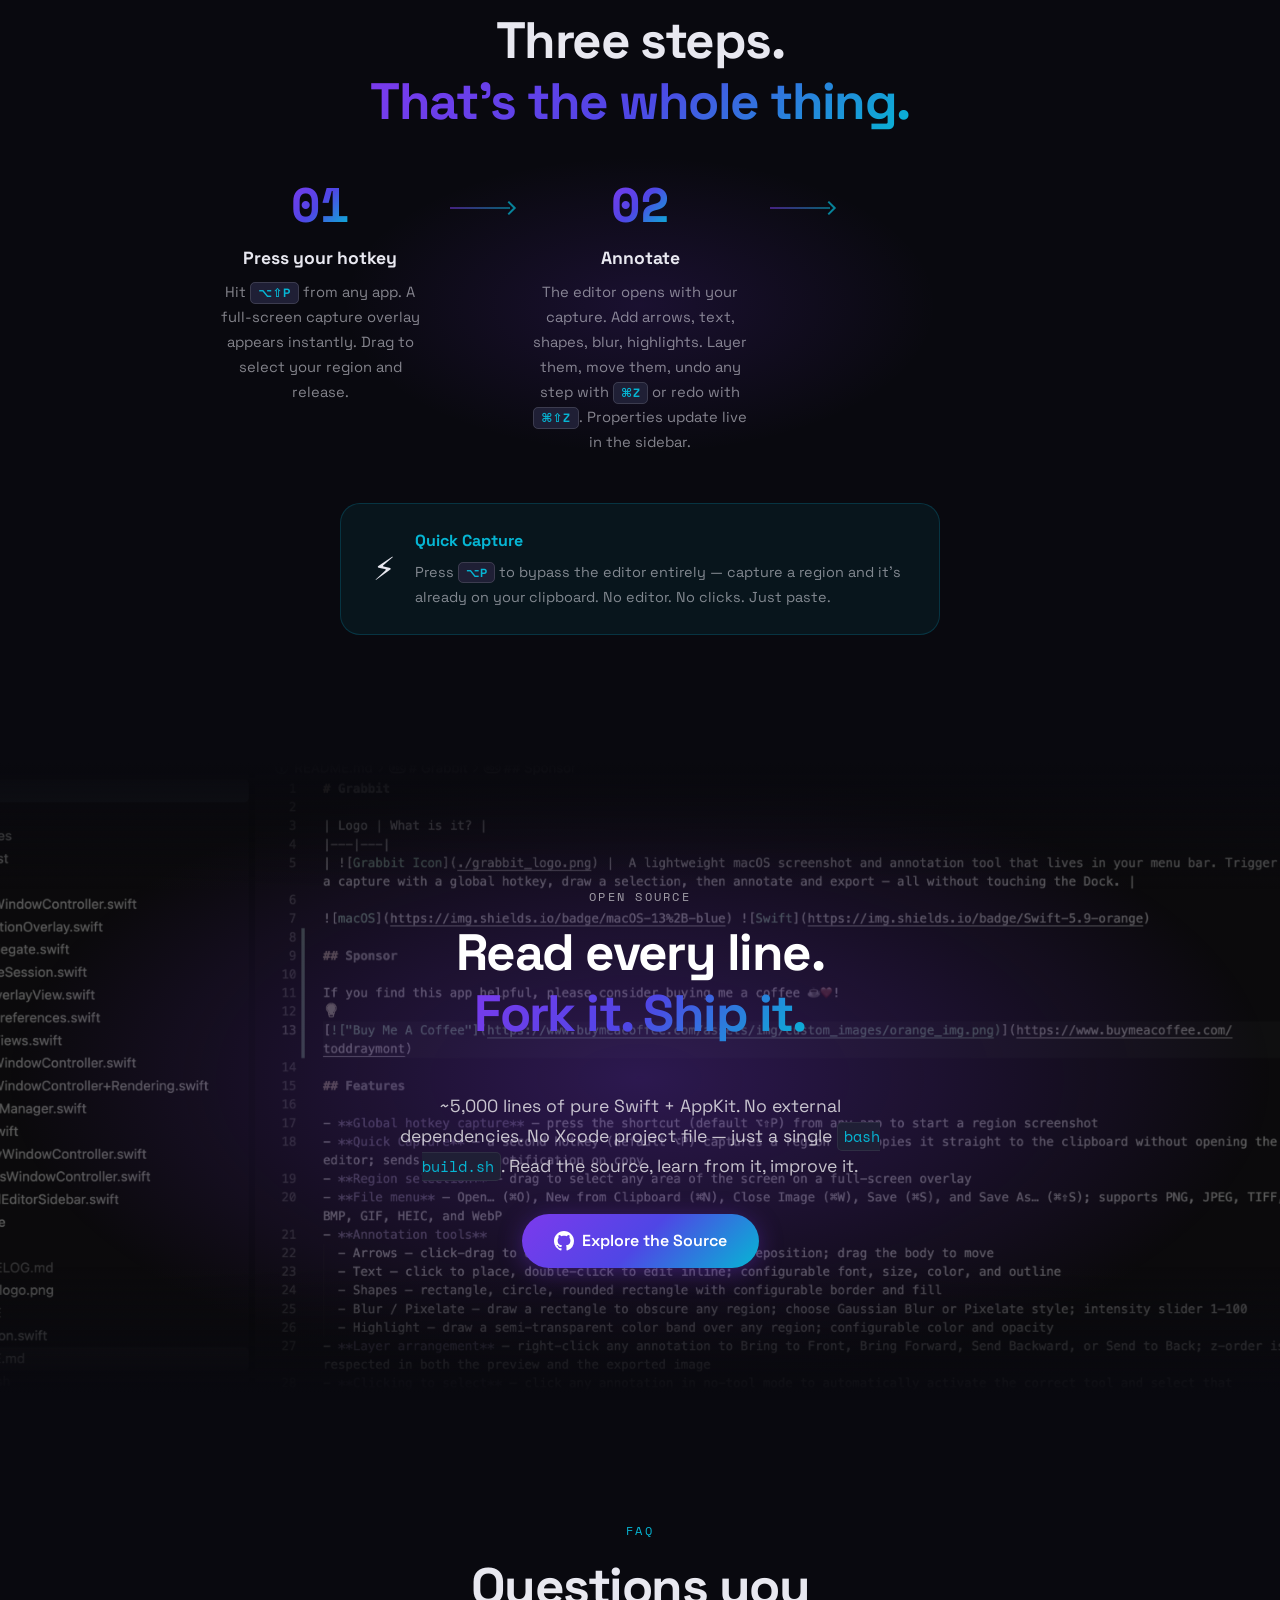
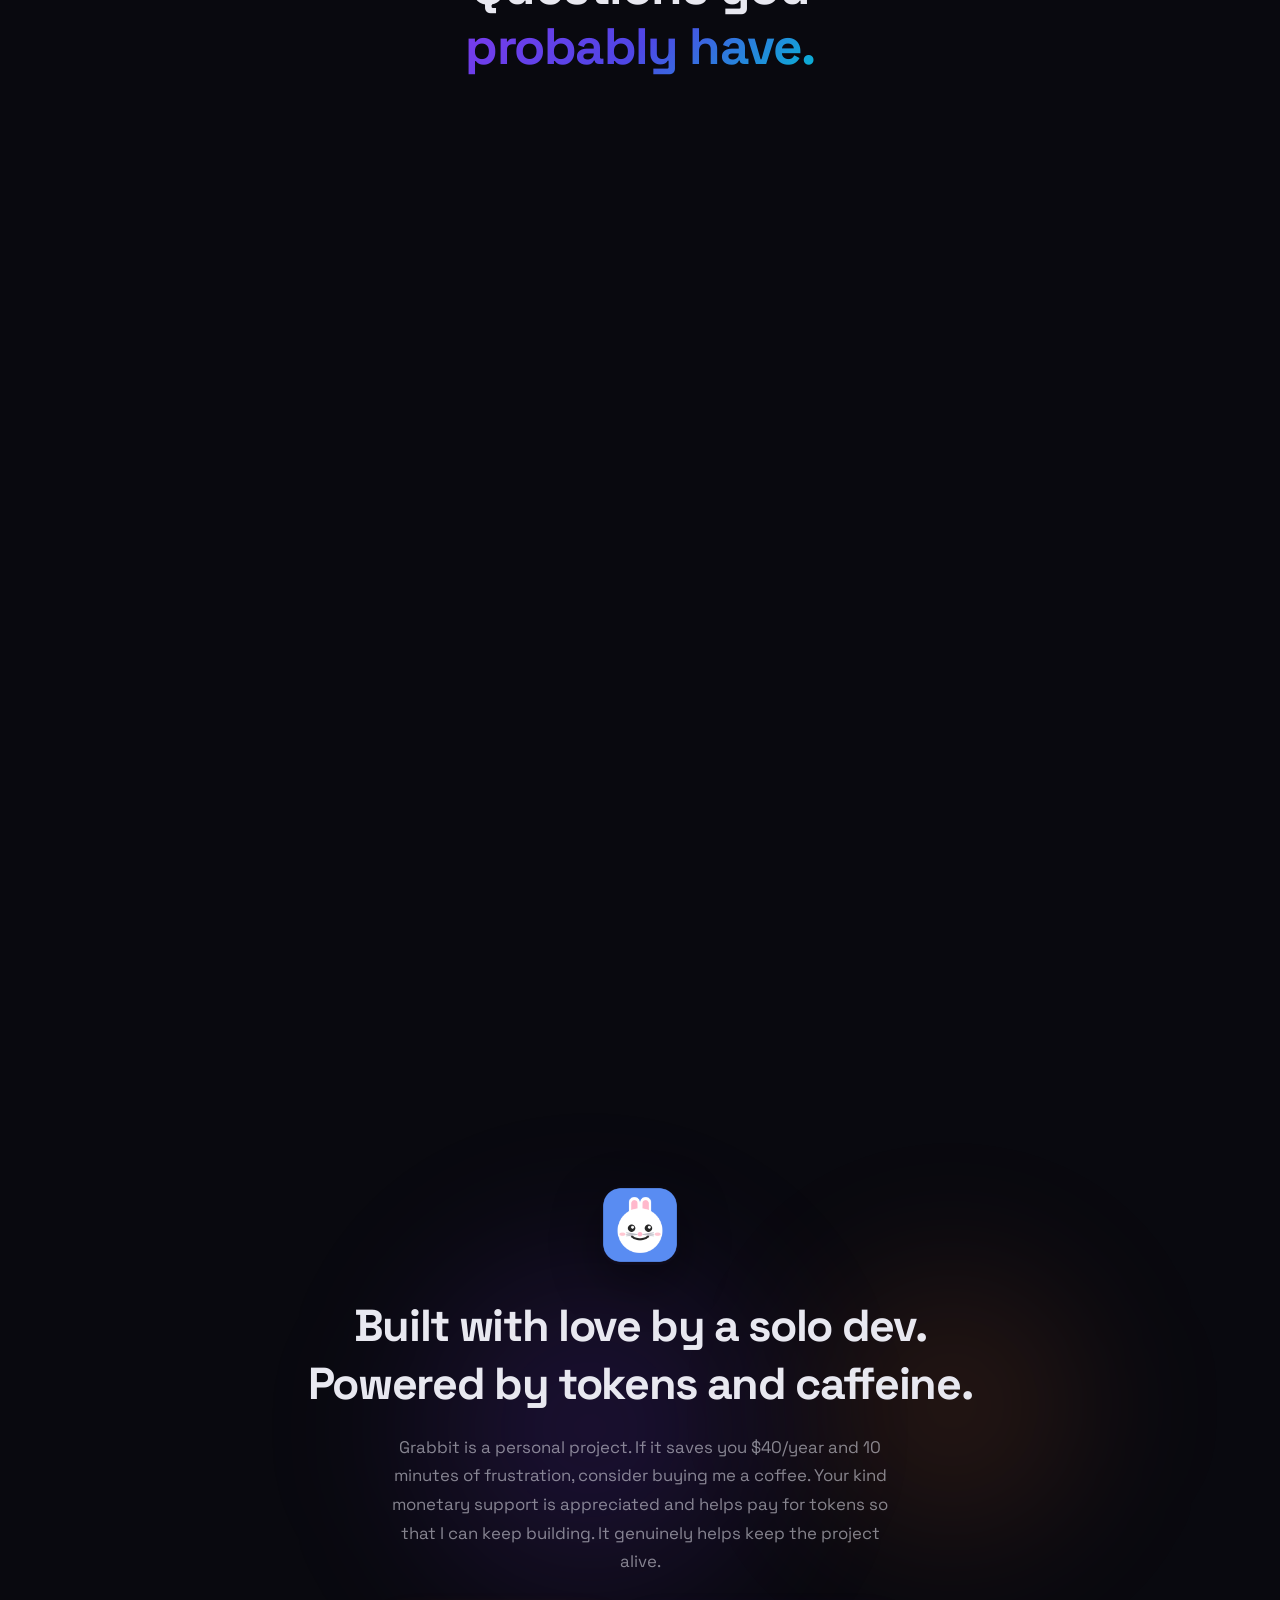
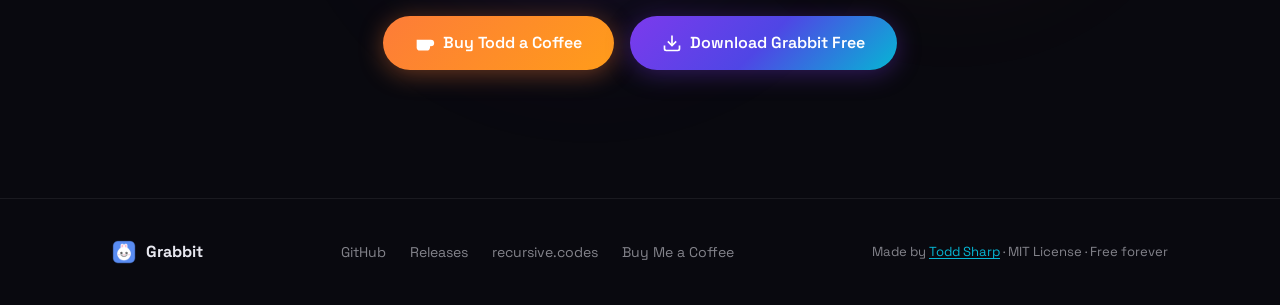
==== commit 3a54bfaa: "update based on latest features" ====
--- a/index.html
+++ b/index.html
@@ -349,6 +349,24 @@
           <p>Resize your image to an exact pixel size. Every annotation scales and repositions with the image, so nothing drifts out of place.</p>
         </div>
 
+        <!-- Spotlight -->
+        <div class="feature-card" data-anim>
+          <div class="feature-icon feature-icon-spotlight">
+            <svg viewBox="0 0 24 24" fill="none" stroke="currentColor" stroke-width="2" width="28" height="28"><rect x="2" y="2" width="20" height="20" rx="3" stroke-width="1.5" opacity="0.5"/><circle cx="12" cy="12" r="5.5"/><circle cx="12" cy="12" r="2" fill="currentColor" stroke="none"/></svg>
+          </div>
+          <h3>Spotlight</h3>
+          <p>Draw a selection and everything outside it dims to black — instantly directing your viewer's eye to exactly what matters. Adjust the darkness and combine with other annotations freely.</p>
+        </div>
+
+        <!-- Step -->
+        <div class="feature-card" data-anim>
+          <div class="feature-icon feature-icon-step">
+            <svg viewBox="0 0 24 24" fill="none" stroke="currentColor" stroke-width="1.75" width="28" height="28"><circle cx="5" cy="7" r="3.5"/><circle cx="12" cy="12" r="3.5"/><circle cx="19" cy="17" r="3.5"/><circle cx="5" cy="7" r="1" fill="currentColor" stroke="none"/><circle cx="12" cy="12" r="1" fill="currentColor" stroke="none"/><circle cx="19" cy="17" r="1" fill="currentColor" stroke="none"/></svg>
+          </div>
+          <h3>Step Annotations</h3>
+          <p>Click to drop auto-numbered callout badges anywhere on your screenshot. Each one increments automatically — keep clicking to build a full numbered walkthrough.</p>
+        </div>
+
       </div>
     </div>
   </section>
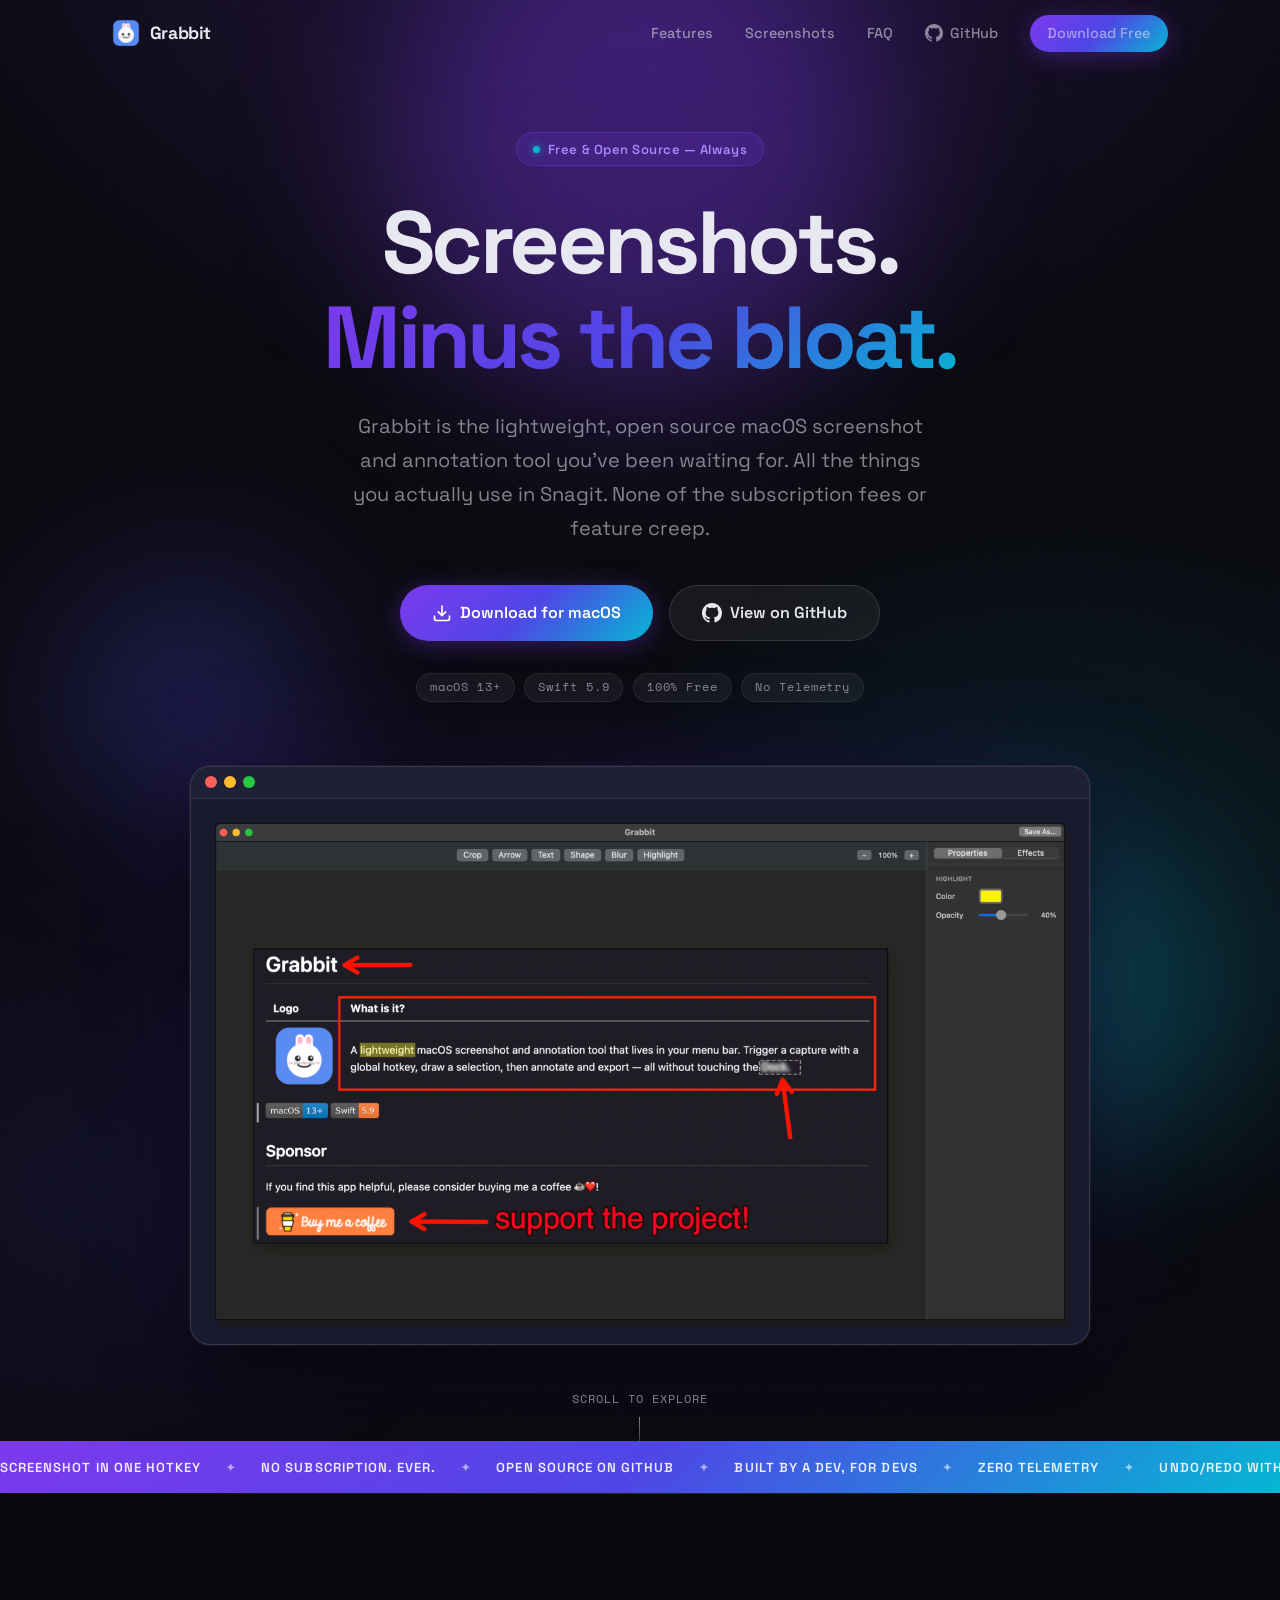
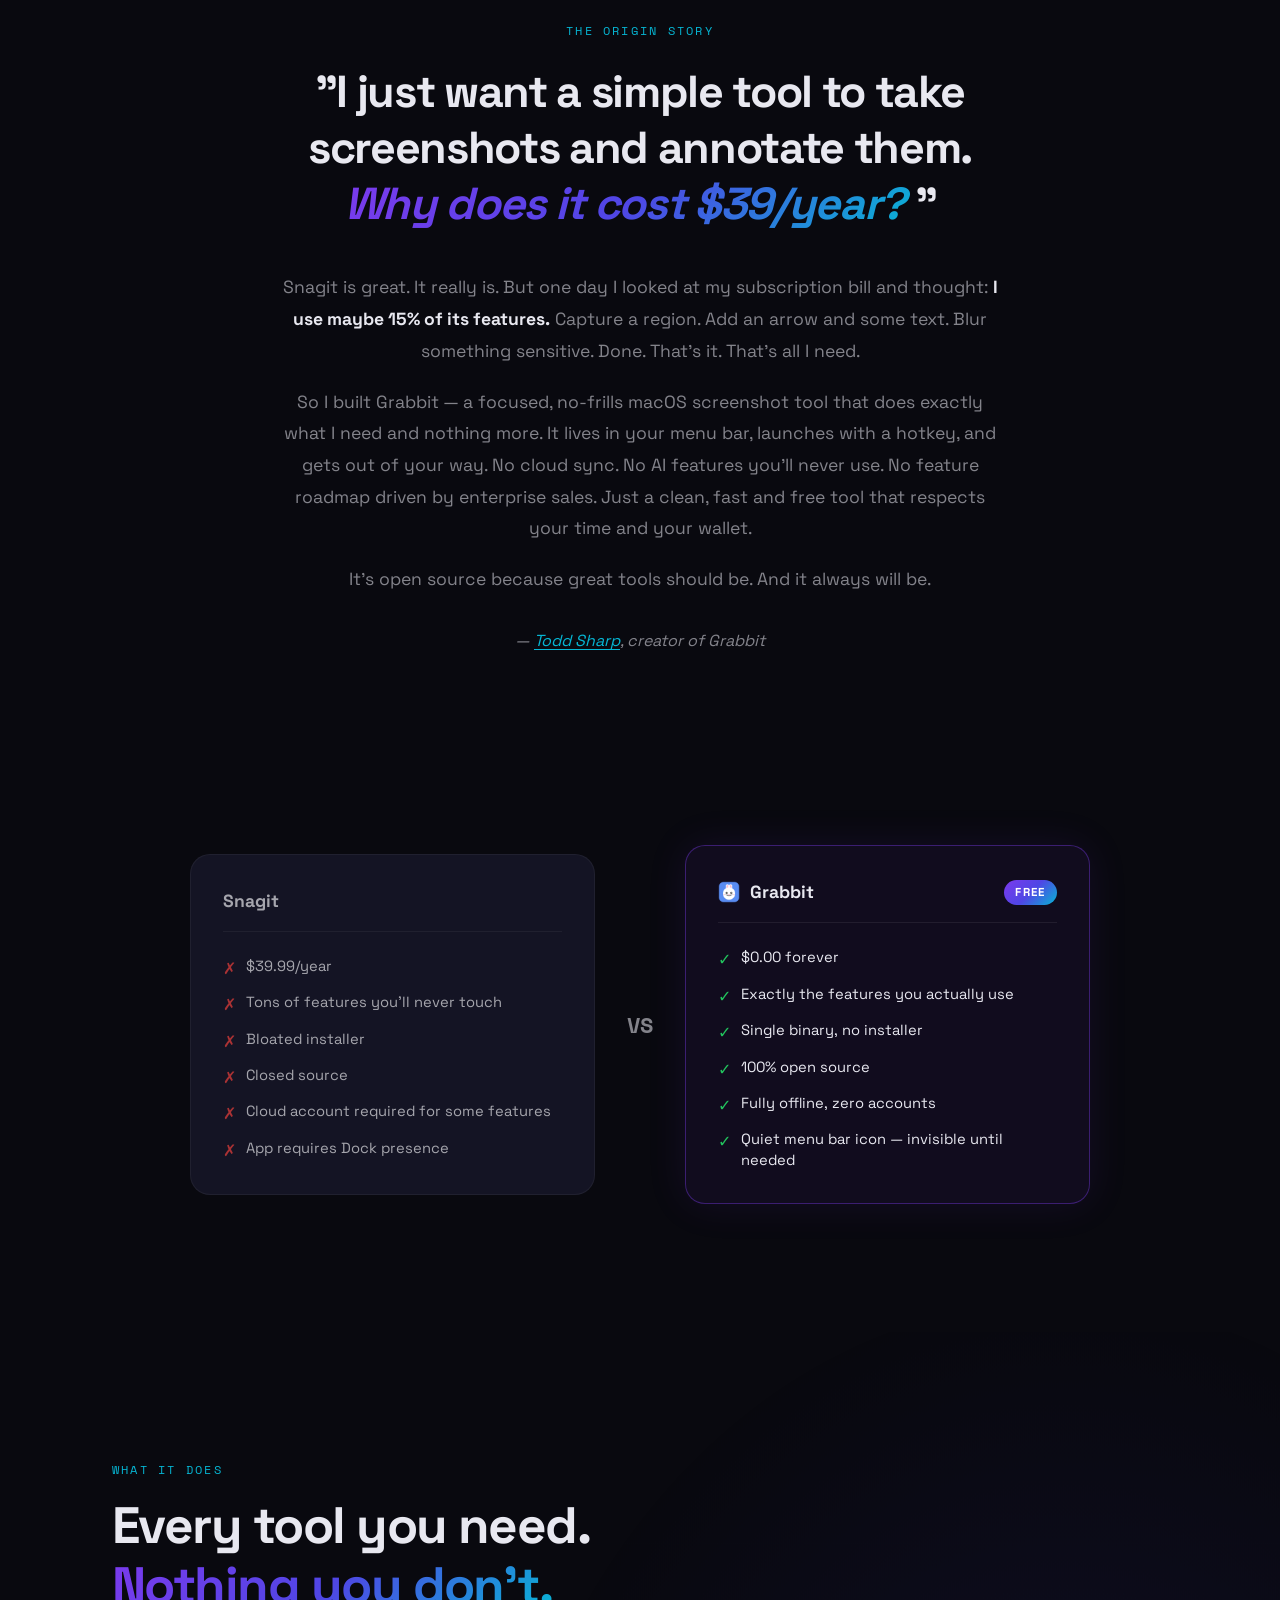
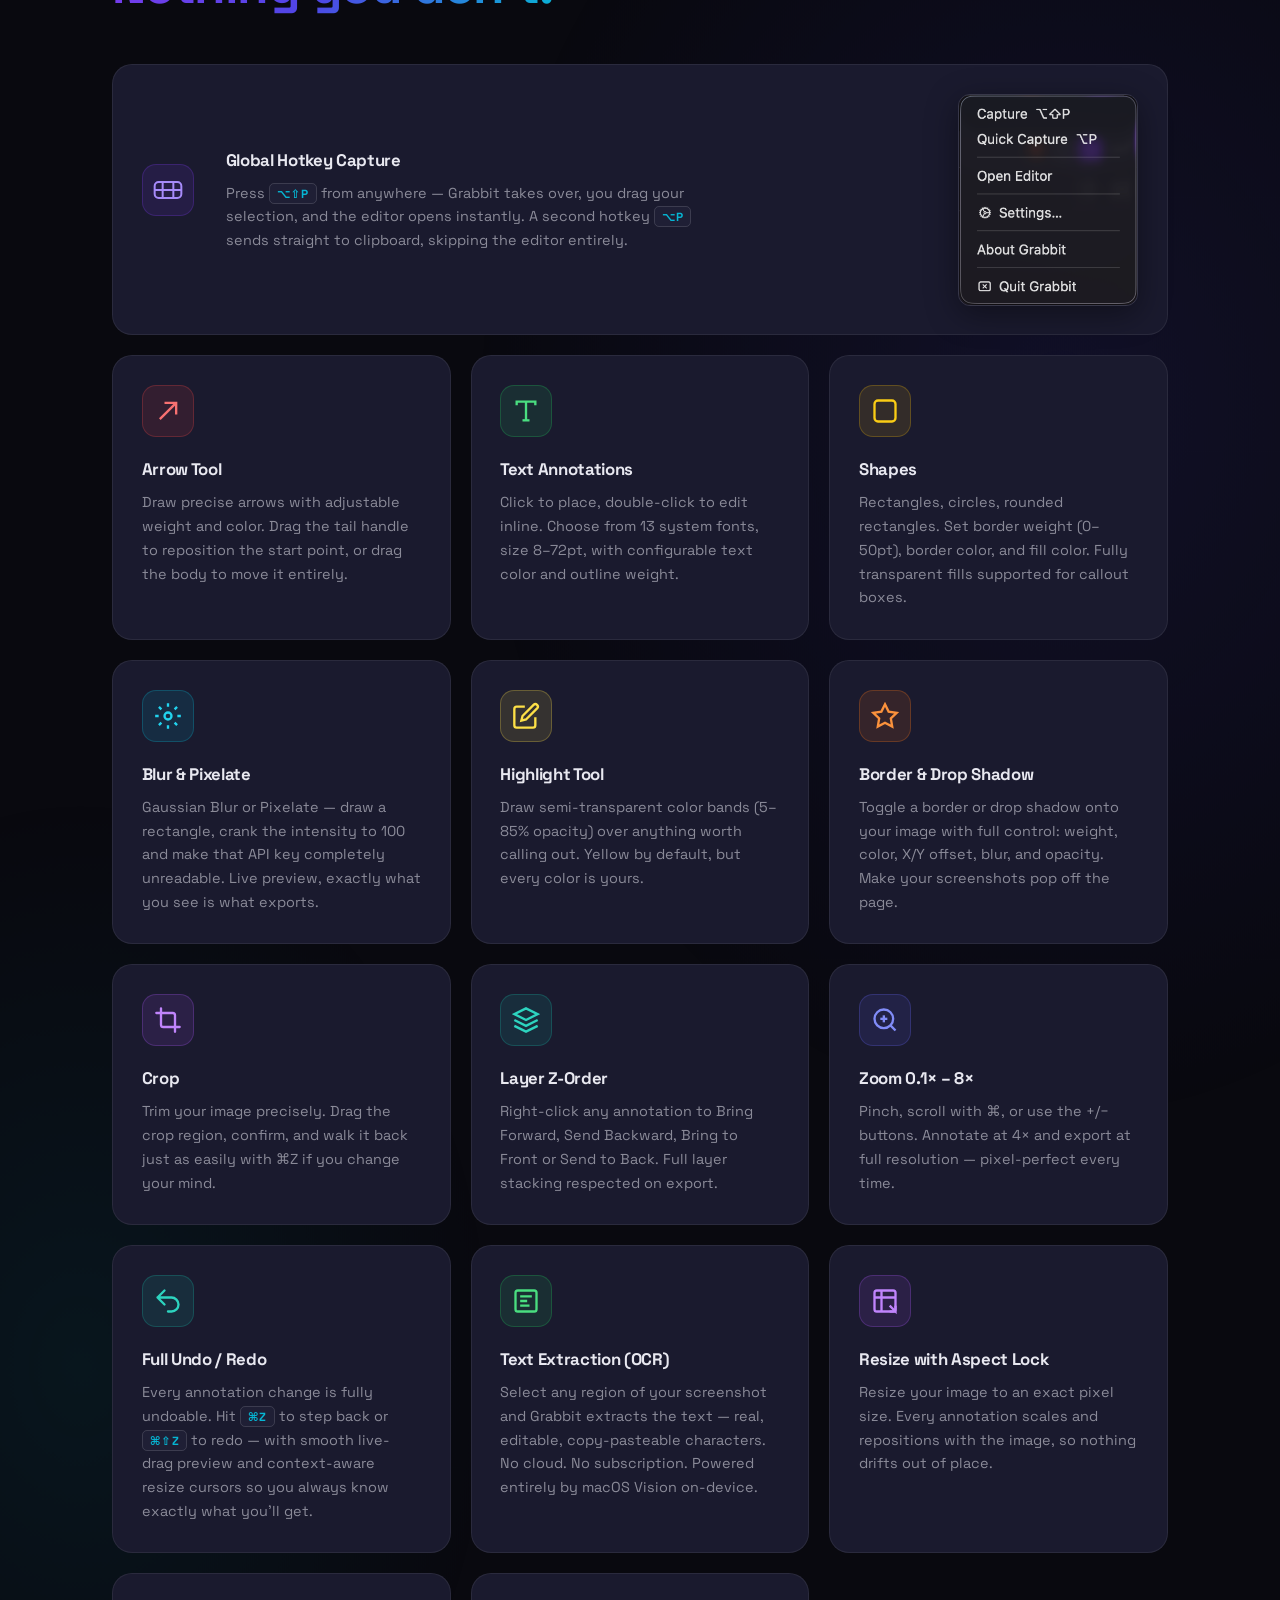
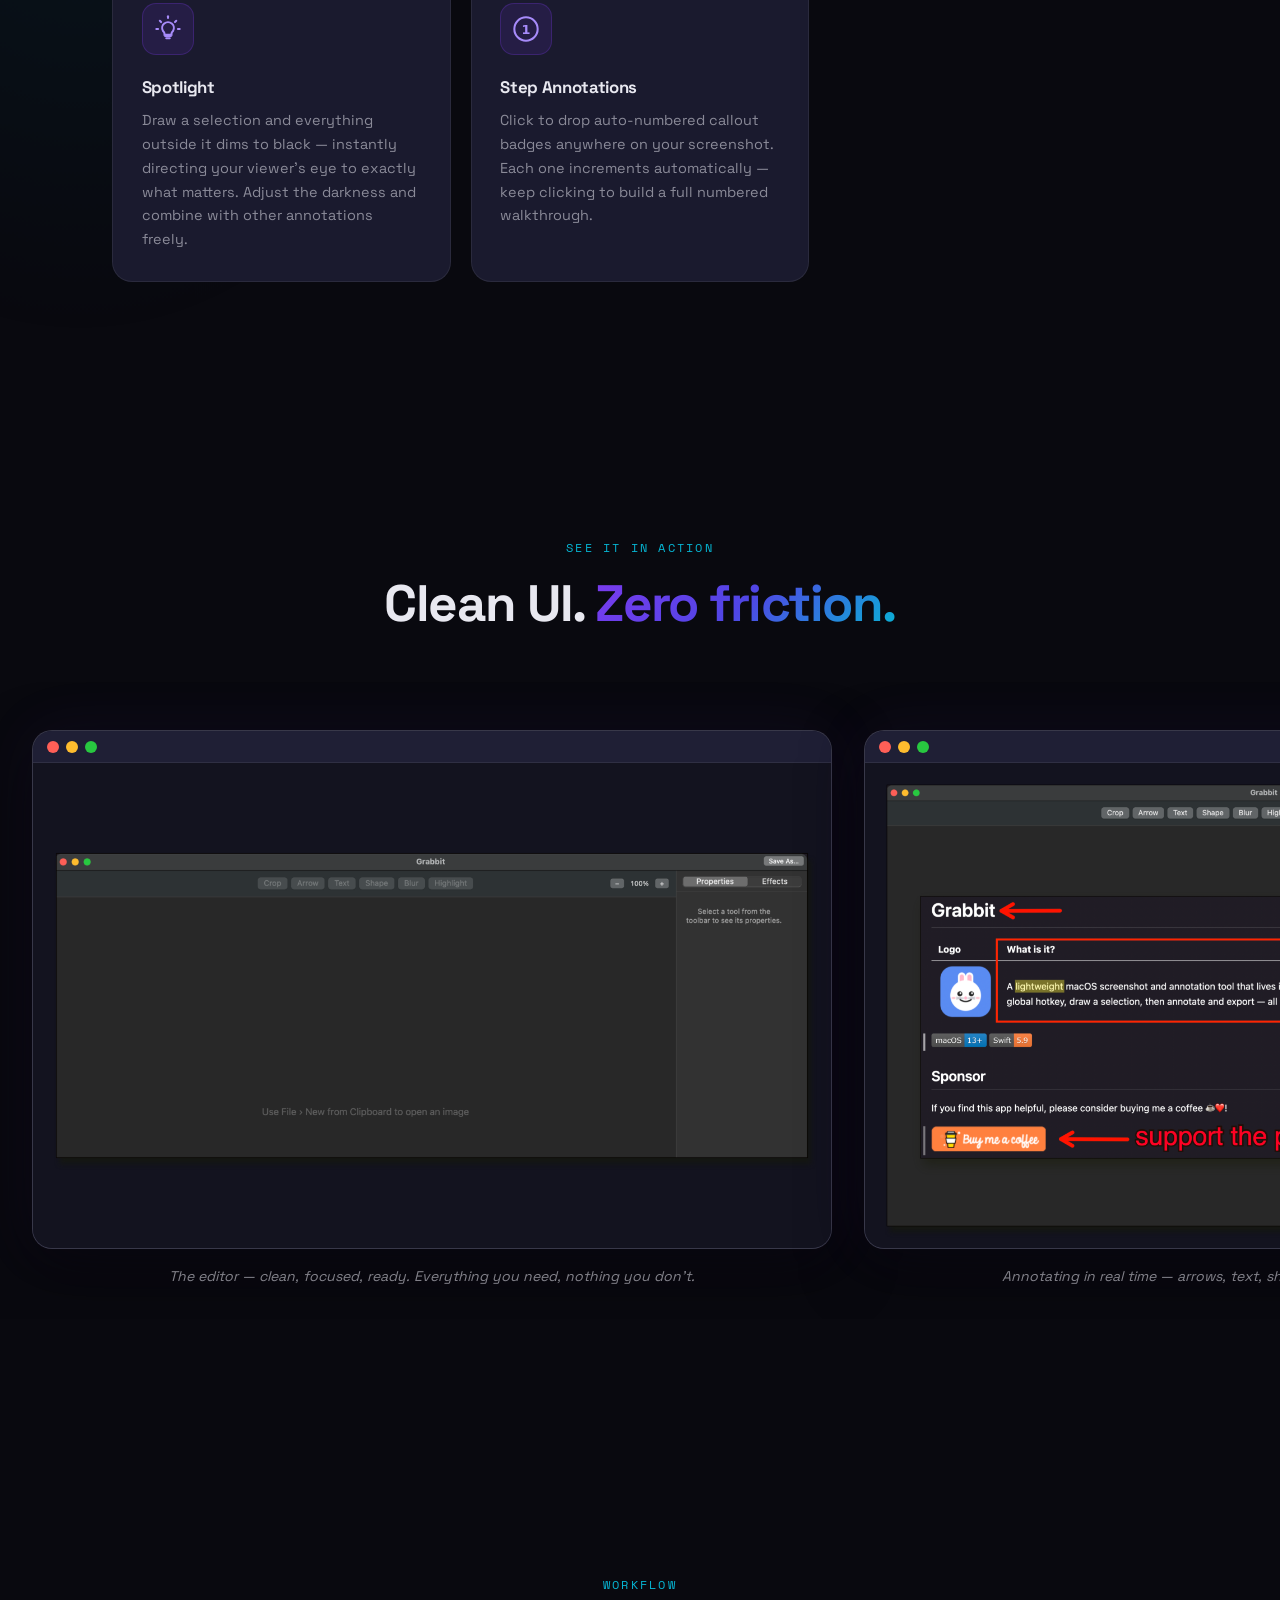
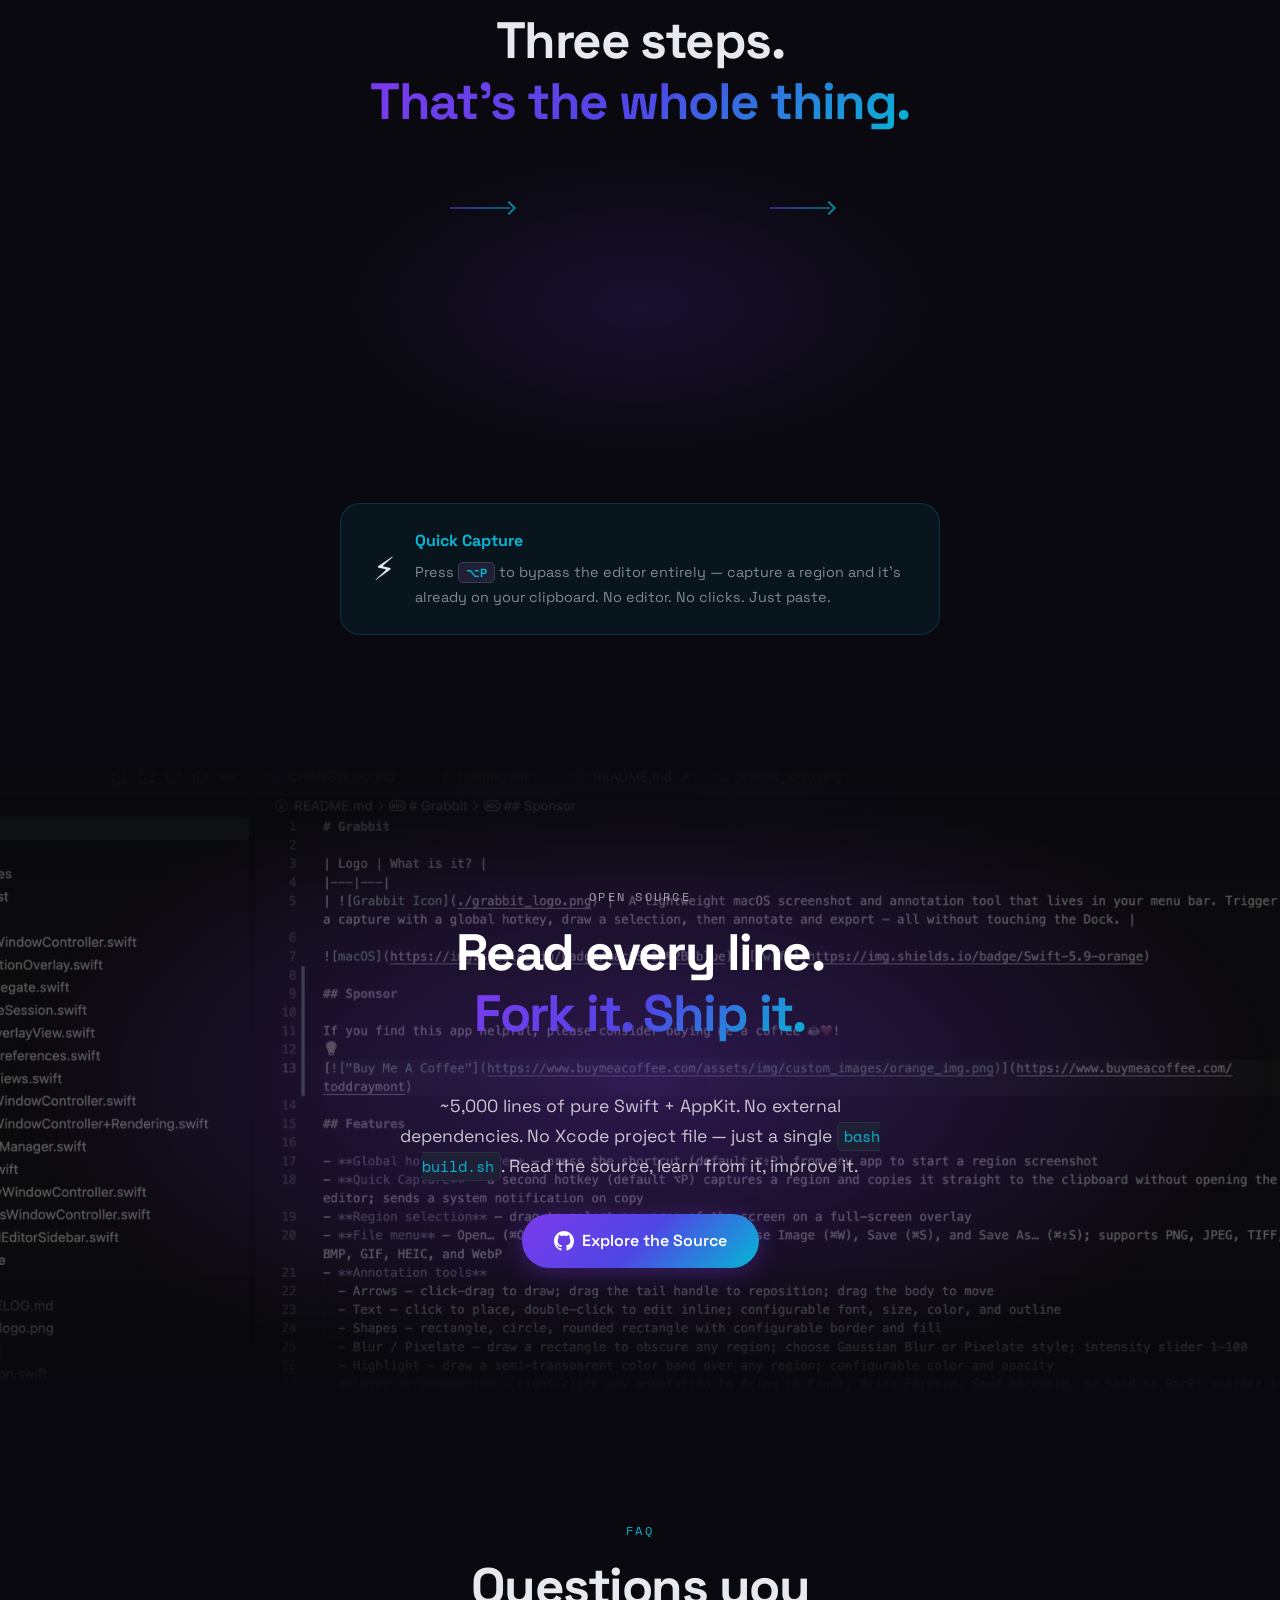
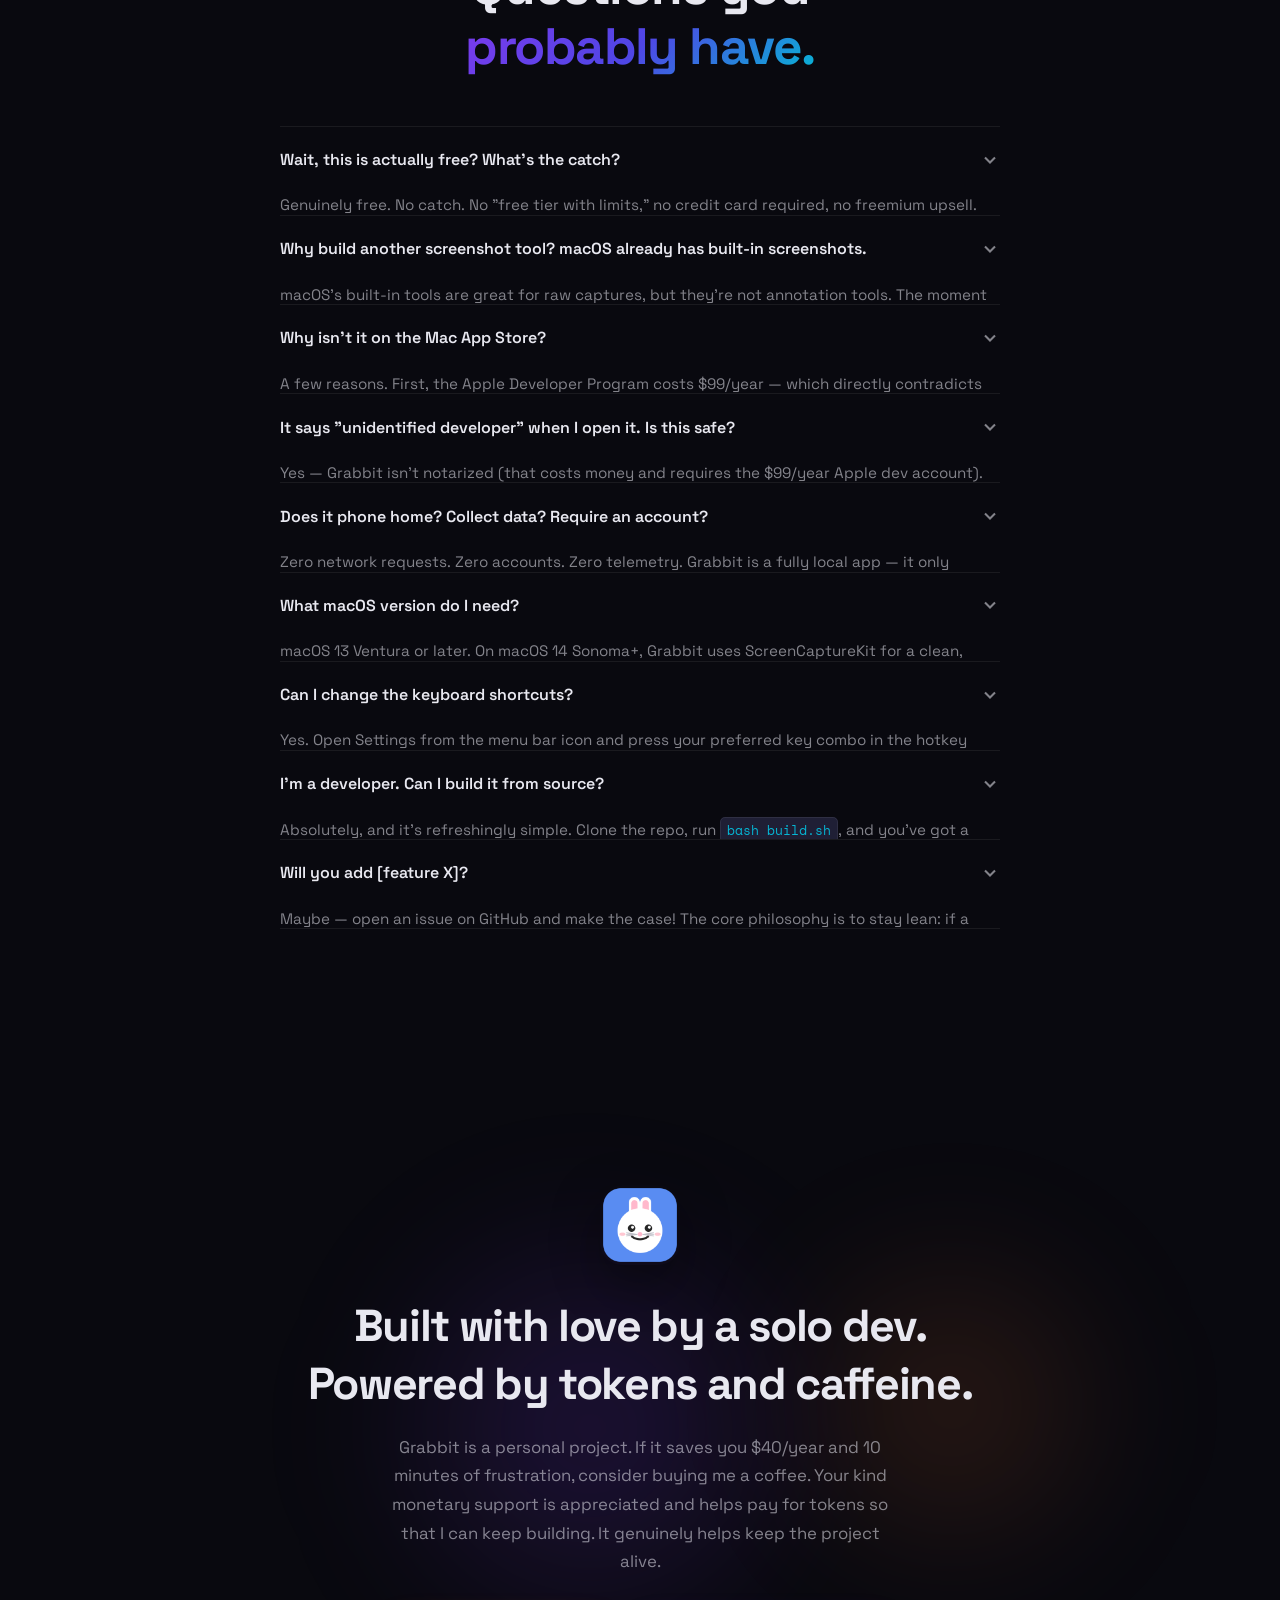
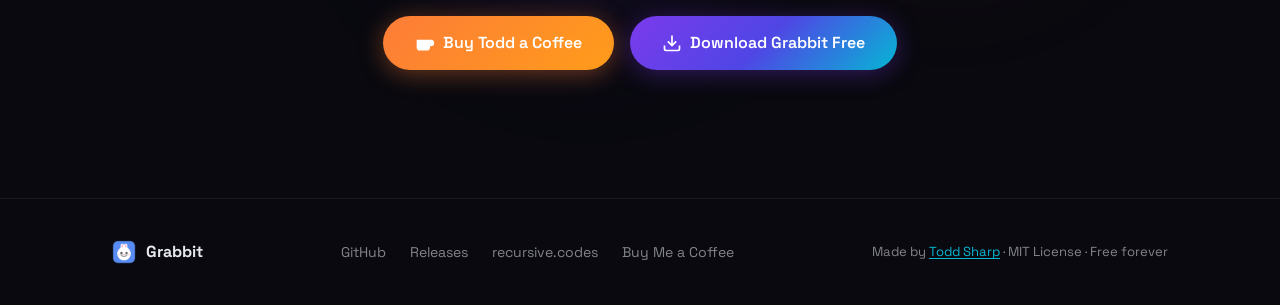
==== commit fbe3f67d: "update based on latest features" ====
--- a/index.html
+++ b/index.html
@@ -352,7 +352,19 @@
         <!-- Spotlight -->
         <div class="feature-card" data-anim>
           <div class="feature-icon feature-icon-spotlight">
-            <svg viewBox="0 0 24 24" fill="none" stroke="currentColor" stroke-width="2" width="28" height="28"><rect x="2" y="2" width="20" height="20" rx="3" stroke-width="1.5" opacity="0.5"/><circle cx="12" cy="12" r="5.5"/><circle cx="12" cy="12" r="2" fill="currentColor" stroke="none"/></svg>
+            <svg viewBox="0 0 24 24" fill="none" stroke="currentColor" stroke-width="1.75" stroke-linecap="round" width="28" height="28">
+              <!-- bulb body: teardrop shape opening downward into base -->
+              <path d="M9 16c0-1-.6-1.6-1.3-2.3A5 5 0 1 1 16.3 13.7C15.6 14.4 15 15 15 16v1H9v-1z"/>
+              <!-- base ridges -->
+              <line x1="9.5" y1="18" x2="14.5" y2="18"/>
+              <line x1="10.5" y1="20" x2="13.5" y2="20"/>
+              <!-- rays -->
+              <line x1="12" y1="1" x2="12" y2="2.5"/>
+              <line x1="19.07" y1="4.93" x2="18" y2="6"/>
+              <line x1="22" y1="12" x2="20.5" y2="12"/>
+              <line x1="5" y1="5" x2="6.07" y2="6.07"/>
+              <line x1="2" y1="12" x2="3.5" y2="12"/>
+            </svg>
           </div>
           <h3>Spotlight</h3>
           <p>Draw a selection and everything outside it dims to black — instantly directing your viewer's eye to exactly what matters. Adjust the darkness and combine with other annotations freely.</p>
@@ -361,7 +373,10 @@
         <!-- Step -->
         <div class="feature-card" data-anim>
           <div class="feature-icon feature-icon-step">
-            <svg viewBox="0 0 24 24" fill="none" stroke="currentColor" stroke-width="1.75" width="28" height="28"><circle cx="5" cy="7" r="3.5"/><circle cx="12" cy="12" r="3.5"/><circle cx="19" cy="17" r="3.5"/><circle cx="5" cy="7" r="1" fill="currentColor" stroke="none"/><circle cx="12" cy="12" r="1" fill="currentColor" stroke="none"/><circle cx="19" cy="17" r="1" fill="currentColor" stroke="none"/></svg>
+            <svg viewBox="0 0 24 24" fill="none" stroke="currentColor" stroke-width="1.75" stroke-linecap="round" width="28" height="28">
+              <circle cx="12" cy="12" r="10"/>
+              <text x="12" y="16.5" text-anchor="middle" font-size="11" font-family="system-ui, sans-serif" font-weight="600" fill="currentColor" stroke="none">1</text>
+            </svg>
           </div>
           <h3>Step Annotations</h3>
           <p>Click to drop auto-numbered callout badges anywhere on your screenshot. Each one increments automatically — keep clicking to build a full numbered walkthrough.</p>
